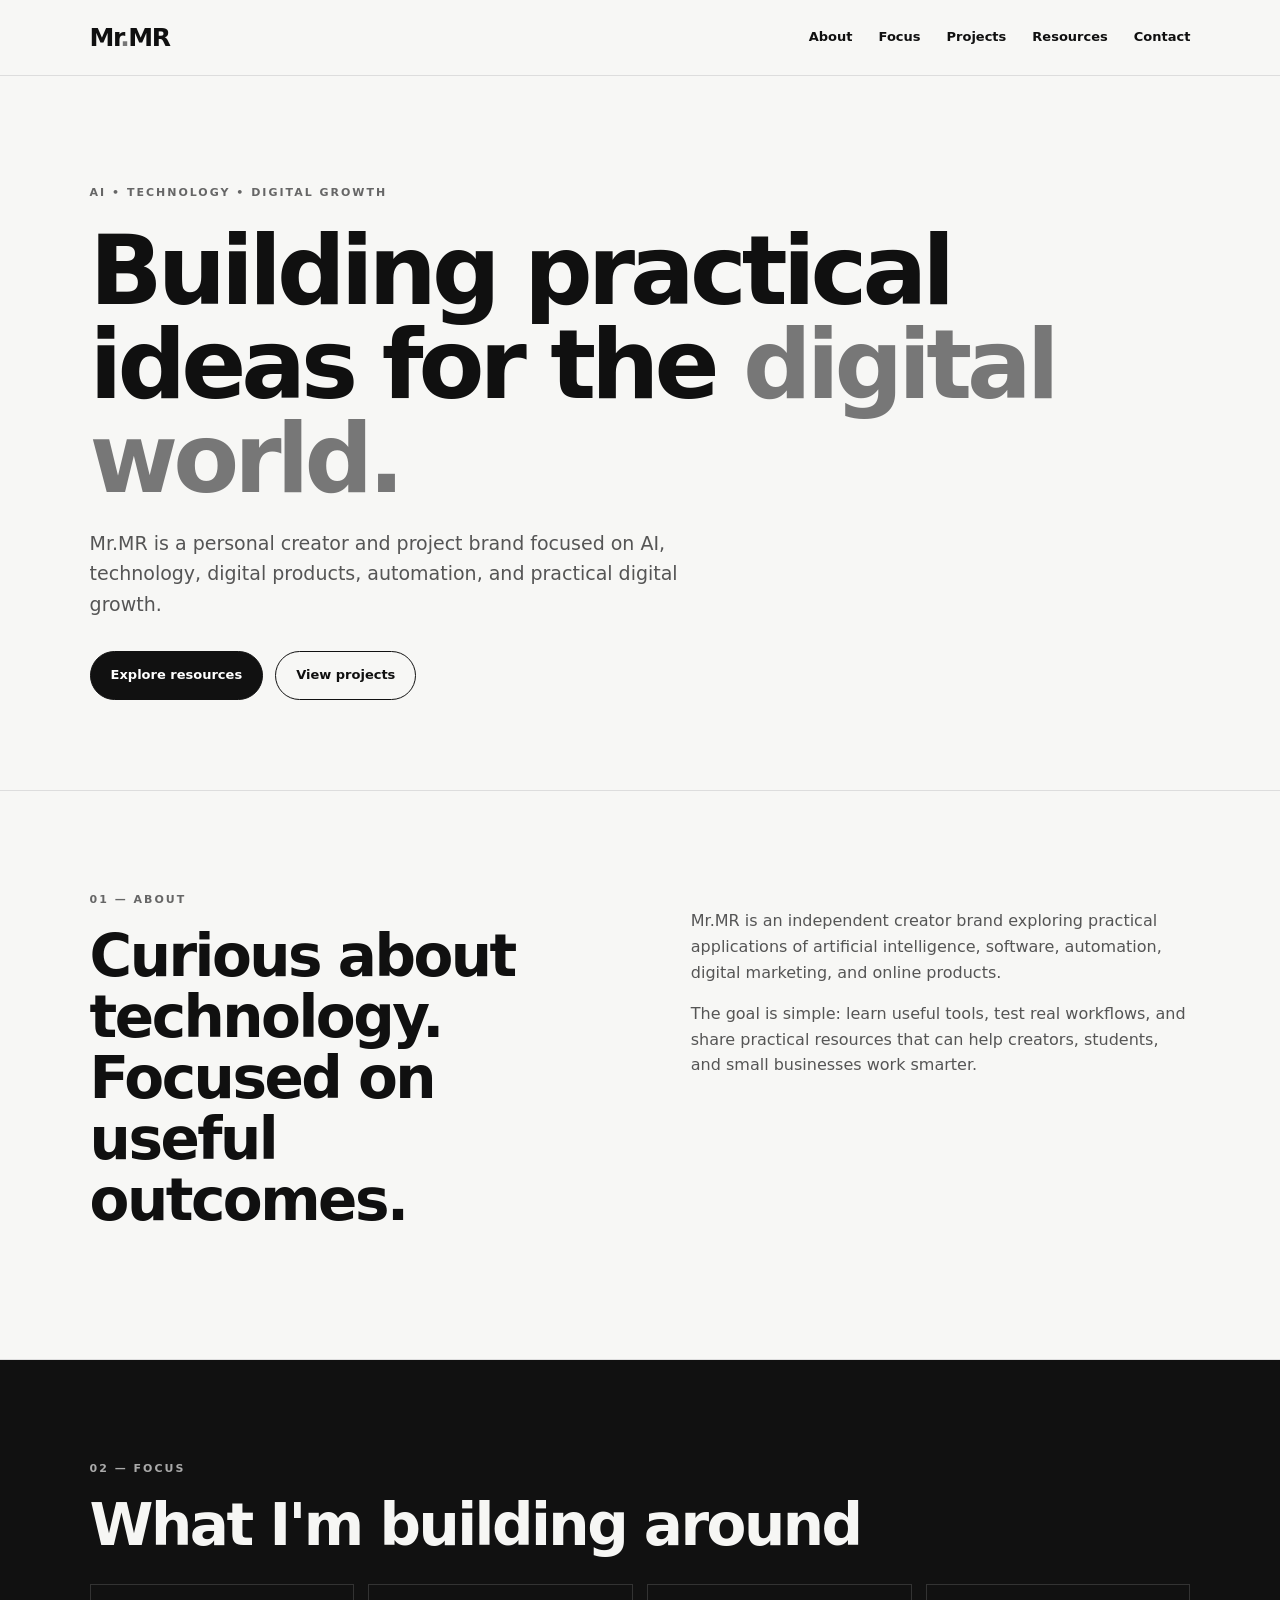
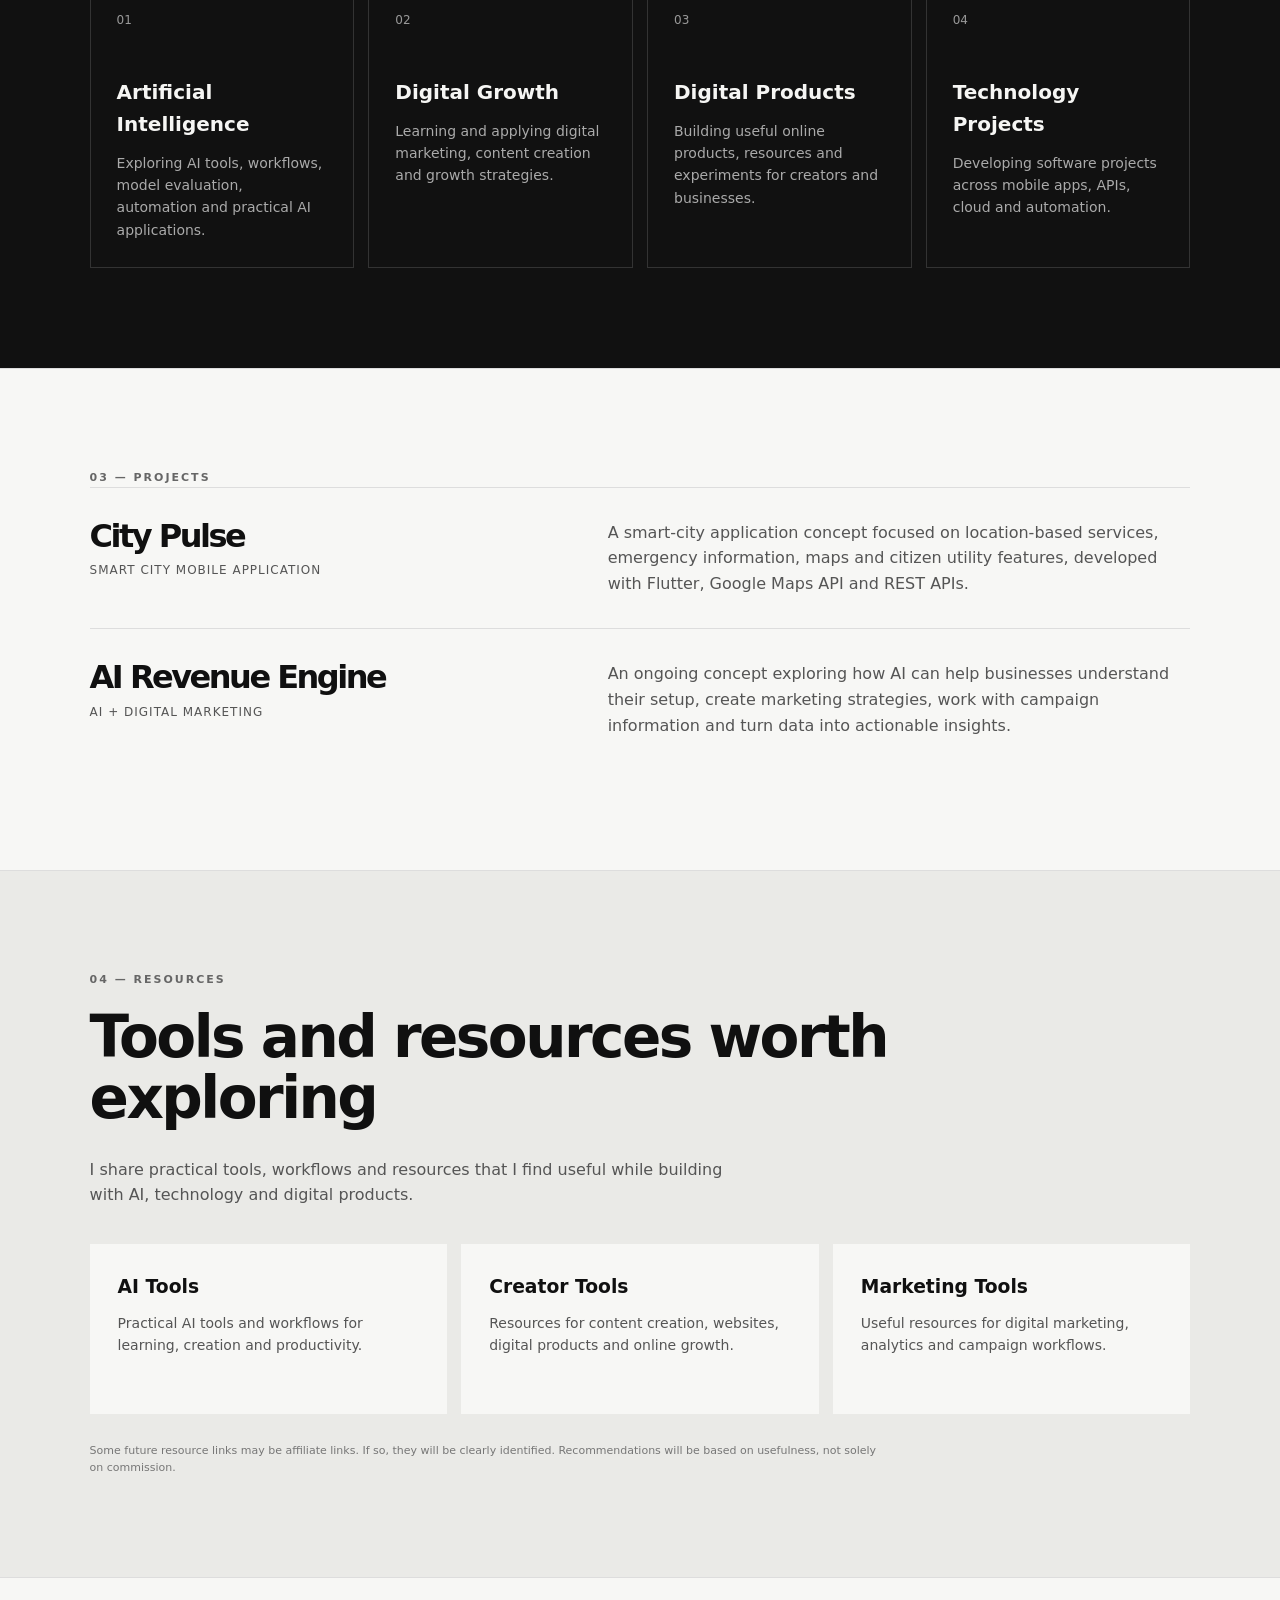
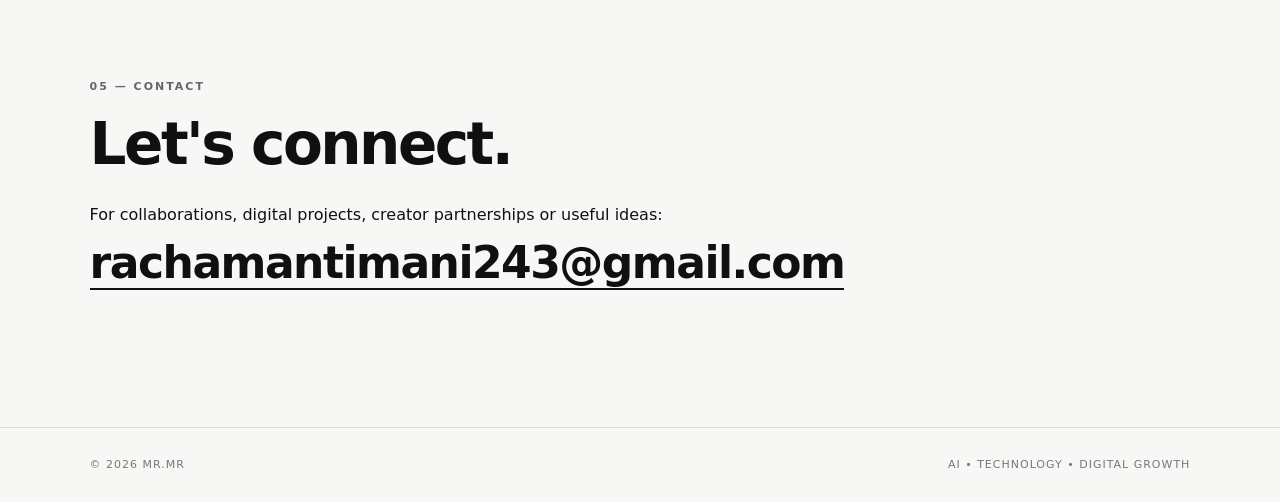
==== index.html @ d23fbce6 "Initial Mr.MR website" ====
<!DOCTYPE html>
<html lang="en">
<head>
  <meta charset="UTF-8">
  <meta name="viewport" content="width=device-width, initial-scale=1.0">
  <meta name="description" content="Mr.MR — AI, technology, digital growth and practical resources.">
  <title>Mr.MR — AI, Technology & Digital Growth</title>
  <link rel="stylesheet" href="styles.css">
</head>
<body>
  <header class="nav">
    <a class="logo" href="#home">Mr<span>.</span>MR</a>
    <nav>
      <a href="#about">About</a>
      <a href="#focus">Focus</a>
      <a href="#projects">Projects</a>
      <a href="#resources">Resources</a>
      <a href="#contact">Contact</a>
    </nav>
  </header>

  <main>
    <section id="home" class="hero">
      <div class="eyebrow">AI • Technology • Digital Growth</div>
      <h1>Building practical ideas for the <span>digital world.</span></h1>
      <p class="hero-copy">
        Mr.MR is a personal creator and project brand focused on AI, technology,
        digital products, automation, and practical digital growth.
      </p>
      <div class="actions">
        <a class="button primary" href="#resources">Explore resources</a>
        <a class="button secondary" href="#projects">View projects</a>
      </div>
    </section>

    <section id="about" class="section">
      <div class="section-label">01 — About</div>
      <div class="two-col">
        <div>
          <h2>Curious about technology. Focused on useful outcomes.</h2>
        </div>
        <div>
          <p>
            Mr.MR is an independent creator brand exploring practical applications
            of artificial intelligence, software, automation, digital marketing,
            and online products.
          </p>
          <p>
            The goal is simple: learn useful tools, test real workflows, and share
            practical resources that can help creators, students, and small
            businesses work smarter.
          </p>
        </div>
      </div>
    </section>

    <section id="focus" class="section dark">
      <div class="section-label">02 — Focus</div>
      <h2>What I'm building around</h2>
      <div class="cards">
        <article class="card">
          <div class="number">01</div>
          <h3>Artificial Intelligence</h3>
          <p>Exploring AI tools, workflows, model evaluation, automation and practical AI applications.</p>
        </article>
        <article class="card">
          <div class="number">02</div>
          <h3>Digital Growth</h3>
          <p>Learning and applying digital marketing, content creation and growth strategies.</p>
        </article>
        <article class="card">
          <div class="number">03</div>
          <h3>Digital Products</h3>
          <p>Building useful online products, resources and experiments for creators and businesses.</p>
        </article>
        <article class="card">
          <div class="number">04</div>
          <h3>Technology Projects</h3>
          <p>Developing software projects across mobile apps, APIs, cloud and automation.</p>
        </article>
      </div>
    </section>

    <section id="projects" class="section">
      <div class="section-label">03 — Projects</div>
      <div class="project">
        <div>
          <h2>City Pulse</h2>
          <p class="tag">Smart City Mobile Application</p>
        </div>
        <p>
          A smart-city application concept focused on location-based services,
          emergency information, maps and citizen utility features, developed with
          Flutter, Google Maps API and REST APIs.
        </p>
      </div>
      <div class="project">
        <div>
          <h2>AI Revenue Engine</h2>
          <p class="tag">AI + Digital Marketing</p>
        </div>
        <p>
          An ongoing concept exploring how AI can help businesses understand their
          setup, create marketing strategies, work with campaign information and
          turn data into actionable insights.
        </p>
      </div>
    </section>

    <section id="resources" class="section light">
      <div class="section-label">04 — Resources</div>
      <h2>Tools and resources worth exploring</h2>
      <p class="intro">
        I share practical tools, workflows and resources that I find useful while
        building with AI, technology and digital products.
      </p>
      <div class="resource-grid">
        <div class="resource">
          <h3>AI Tools</h3>
          <p>Practical AI tools and workflows for learning, creation and productivity.</p>
        </div>
        <div class="resource">
          <h3>Creator Tools</h3>
          <p>Resources for content creation, websites, digital products and online growth.</p>
        </div>
        <div class="resource">
          <h3>Marketing Tools</h3>
          <p>Useful resources for digital marketing, analytics and campaign workflows.</p>
        </div>
      </div>
      <p class="disclosure">
        Some future resource links may be affiliate links. If so, they will be clearly identified.
        Recommendations will be based on usefulness, not solely on commission.
      </p>
    </section>

    <section id="contact" class="section contact">
      <div class="section-label">05 — Contact</div>
      <h2>Let's connect.</h2>
      <p>For collaborations, digital projects, creator partnerships or useful ideas:</p>
      <a class="email" href="mailto:rachamantimani243@gmail.com">rachamantimani243@gmail.com</a>
    </section>
  </main>

  <footer>
    <span>© 2026 Mr.MR</span>
    <span>AI • Technology • Digital Growth</span>
  </footer>
</body>
</html>
---- styles.css ----
*{box-sizing:border-box;margin:0;padding:0}
html{scroll-behavior:smooth}
body{font-family:Inter,ui-sans-serif,system-ui,-apple-system,BlinkMacSystemFont,"Segoe UI",sans-serif;color:#101010;background:#f7f7f5;line-height:1.6}
a{color:inherit;text-decoration:none}
.nav{height:76px;padding:0 7vw;display:flex;align-items:center;justify-content:space-between;border-bottom:1px solid #ddd;position:sticky;top:0;background:rgba(247,247,245,.94);backdrop-filter:blur(12px);z-index:10}
.logo{font-size:25px;font-weight:850;letter-spacing:-1.5px}.logo span{color:#777}
.nav nav{display:flex;gap:26px;font-size:13px;font-weight:650}.nav nav a:hover{opacity:.55}
.hero{min-height:78vh;padding:12vh 7vw 10vh;display:flex;flex-direction:column;justify-content:center;max-width:1200px}
.eyebrow,.section-label{font-size:11px;text-transform:uppercase;letter-spacing:2px;font-weight:800;color:#666}
.hero h1{font-size:clamp(48px,8vw,96px);line-height:.98;letter-spacing:-5px;max-width:1000px;margin:22px 0}
.hero h1 span{color:#777}
.hero-copy{font-size:19px;max-width:650px;color:#555}
.actions{display:flex;gap:12px;margin-top:32px;flex-wrap:wrap}
.button{padding:13px 20px;border-radius:999px;font-size:13px;font-weight:750;border:1px solid #111}
.primary{background:#111;color:white}.secondary{background:transparent}
.section{padding:100px 7vw;border-top:1px solid #ddd}.section h2{font-size:clamp(32px,5vw,58px);line-height:1.05;letter-spacing:-2.5px;margin:18px 0 28px}
.two-col{display:grid;grid-template-columns:1fr 1fr;gap:8vw;max-width:1100px}.two-col p{margin-bottom:16px;color:#555}
.dark{background:#111;color:#f6f6f4}.dark .section-label{color:#aaa}
.cards{display:grid;grid-template-columns:repeat(4,1fr);gap:14px}.card{border:1px solid #333;padding:26px;min-height:230px}.card .number{font-size:12px;color:#999}.card h3{font-size:20px;margin:45px 0 12px}.card p{color:#aaa;font-size:14px}
.project{display:grid;grid-template-columns:1fr 1.4fr;gap:8vw;padding:32px 0;border-top:1px solid #ddd;max-width:1100px}.project h2{font-size:32px;margin:0}.project p{color:#555}.tag{font-size:12px;text-transform:uppercase;letter-spacing:1px;margin-top:8px}
.light{background:#eaeae7}.intro{max-width:650px;color:#555}.resource-grid{display:grid;grid-template-columns:repeat(3,1fr);gap:14px;margin-top:36px}.resource{background:#f7f7f5;padding:28px;min-height:170px}.resource h3{margin-bottom:10px}.resource p{color:#555;font-size:14px}.disclosure{font-size:11px;color:#777;margin-top:28px;max-width:800px}
.contact{min-height:50vh}.email{font-size:clamp(22px,4vw,44px);font-weight:800;letter-spacing:-1.5px;border-bottom:2px solid #111}
footer{padding:28px 7vw;border-top:1px solid #ddd;display:flex;justify-content:space-between;color:#777;font-size:11px;text-transform:uppercase;letter-spacing:1px}
@media(max-width:800px){.nav nav{display:none}.hero{min-height:70vh}.hero h1{letter-spacing:-3px}.two-col,.project{grid-template-columns:1fr;gap:25px}.cards{grid-template-columns:1fr 1fr}.resource-grid{grid-template-columns:1fr}footer{flex-direction:column;gap:8px}}
@media(max-width:480px){.cards{grid-template-columns:1fr}.section{padding:75px 7vw}}
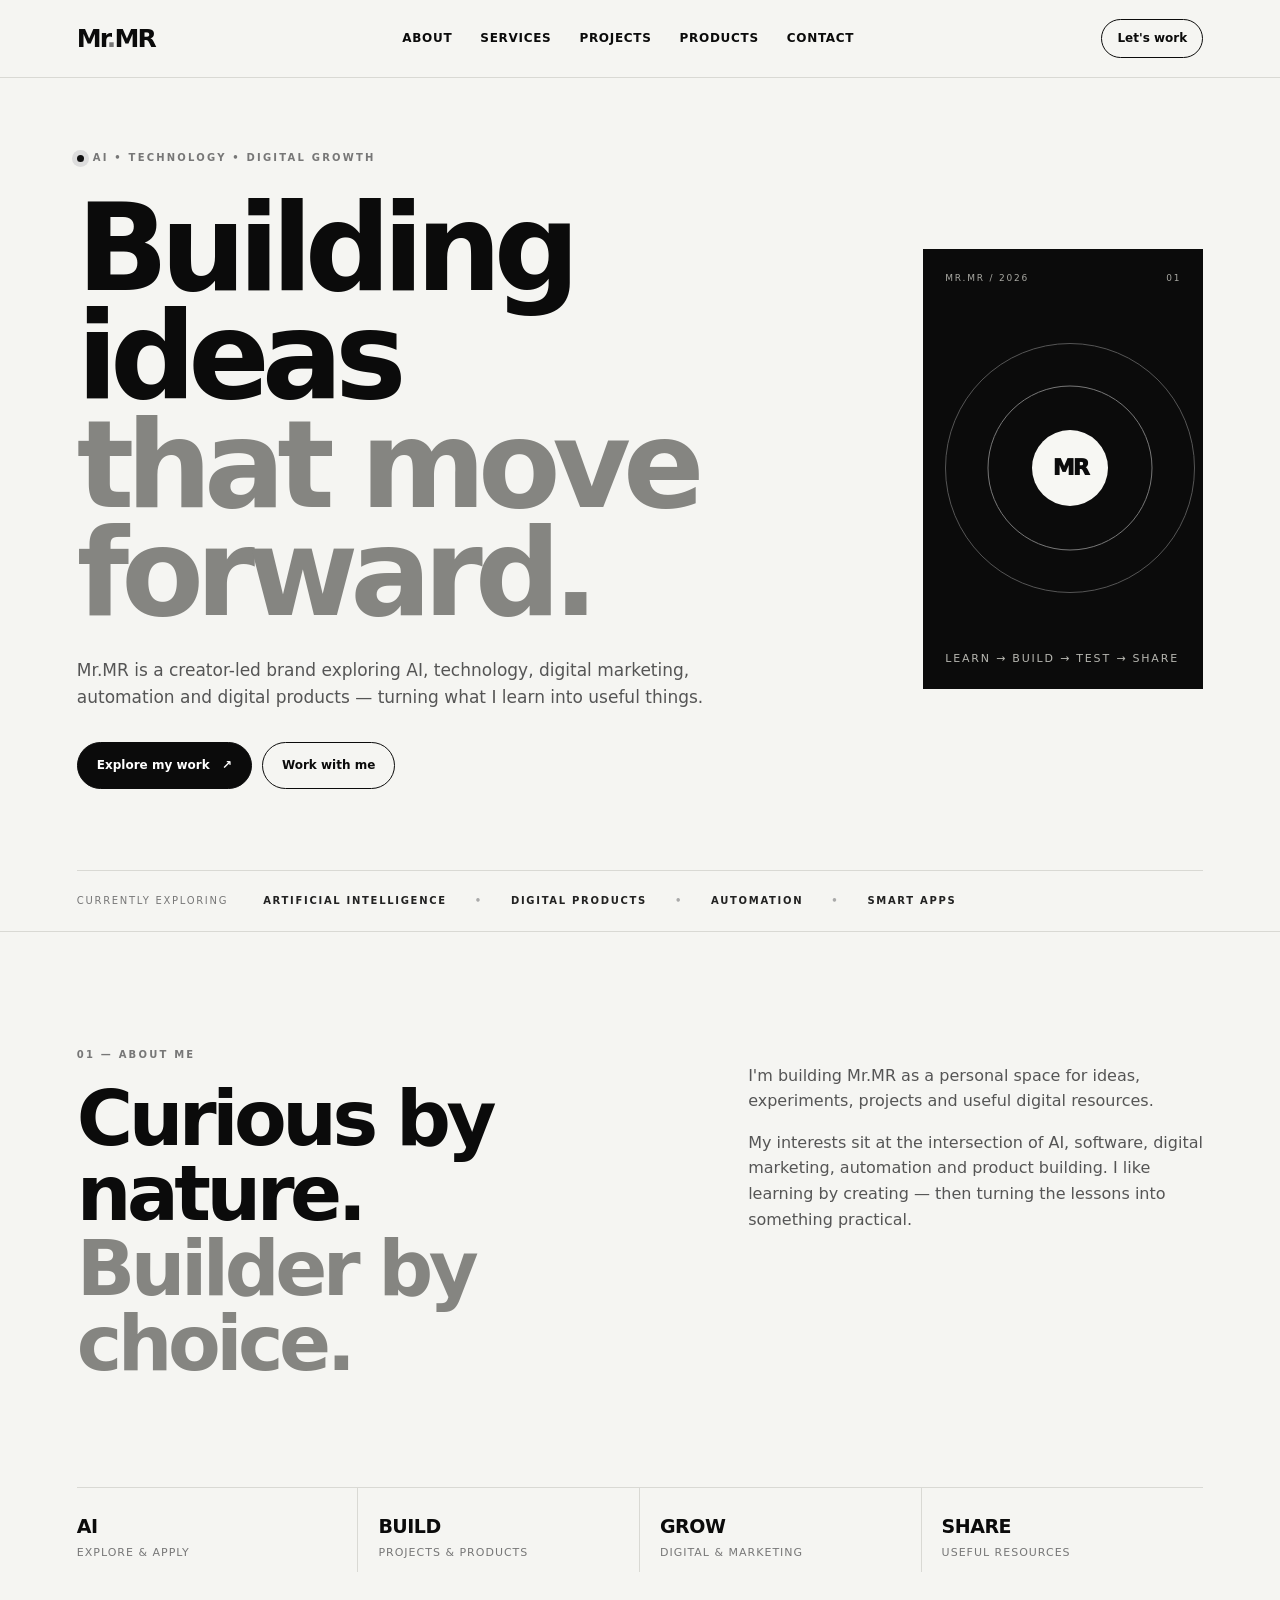
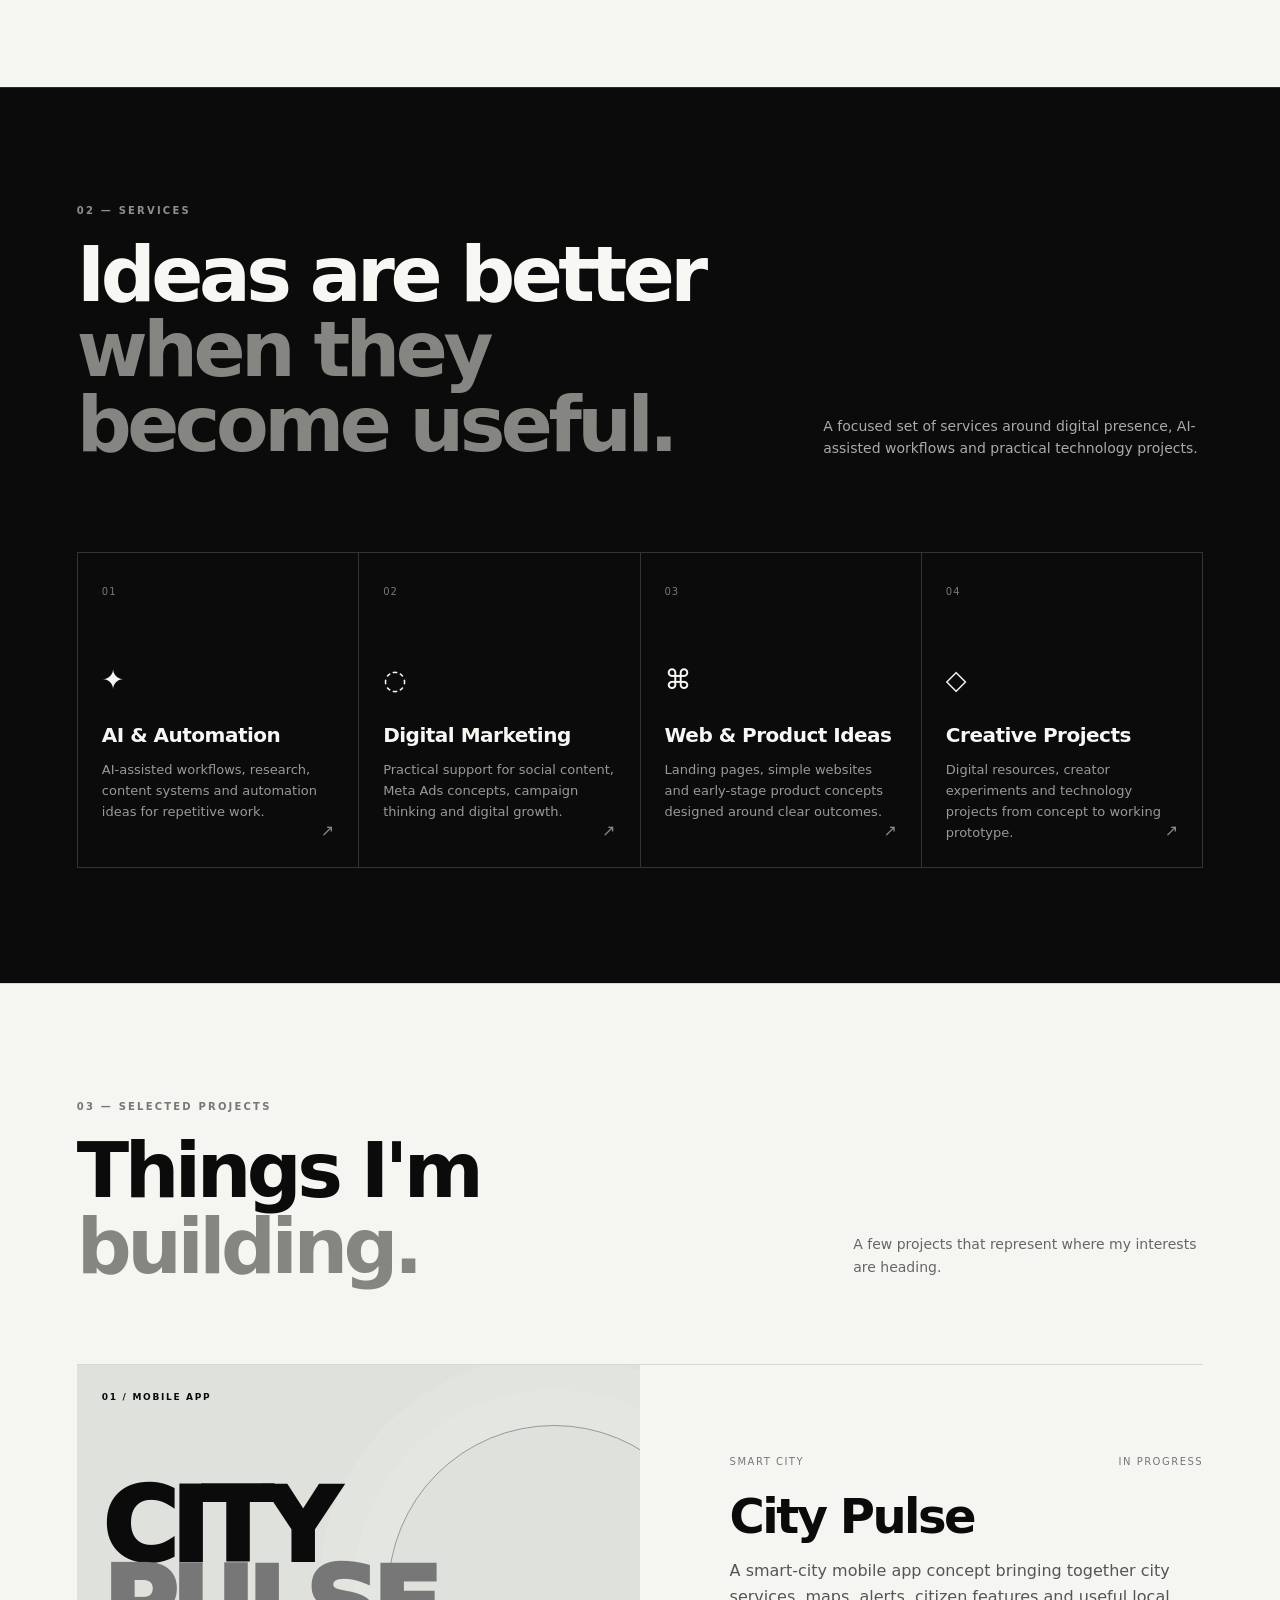
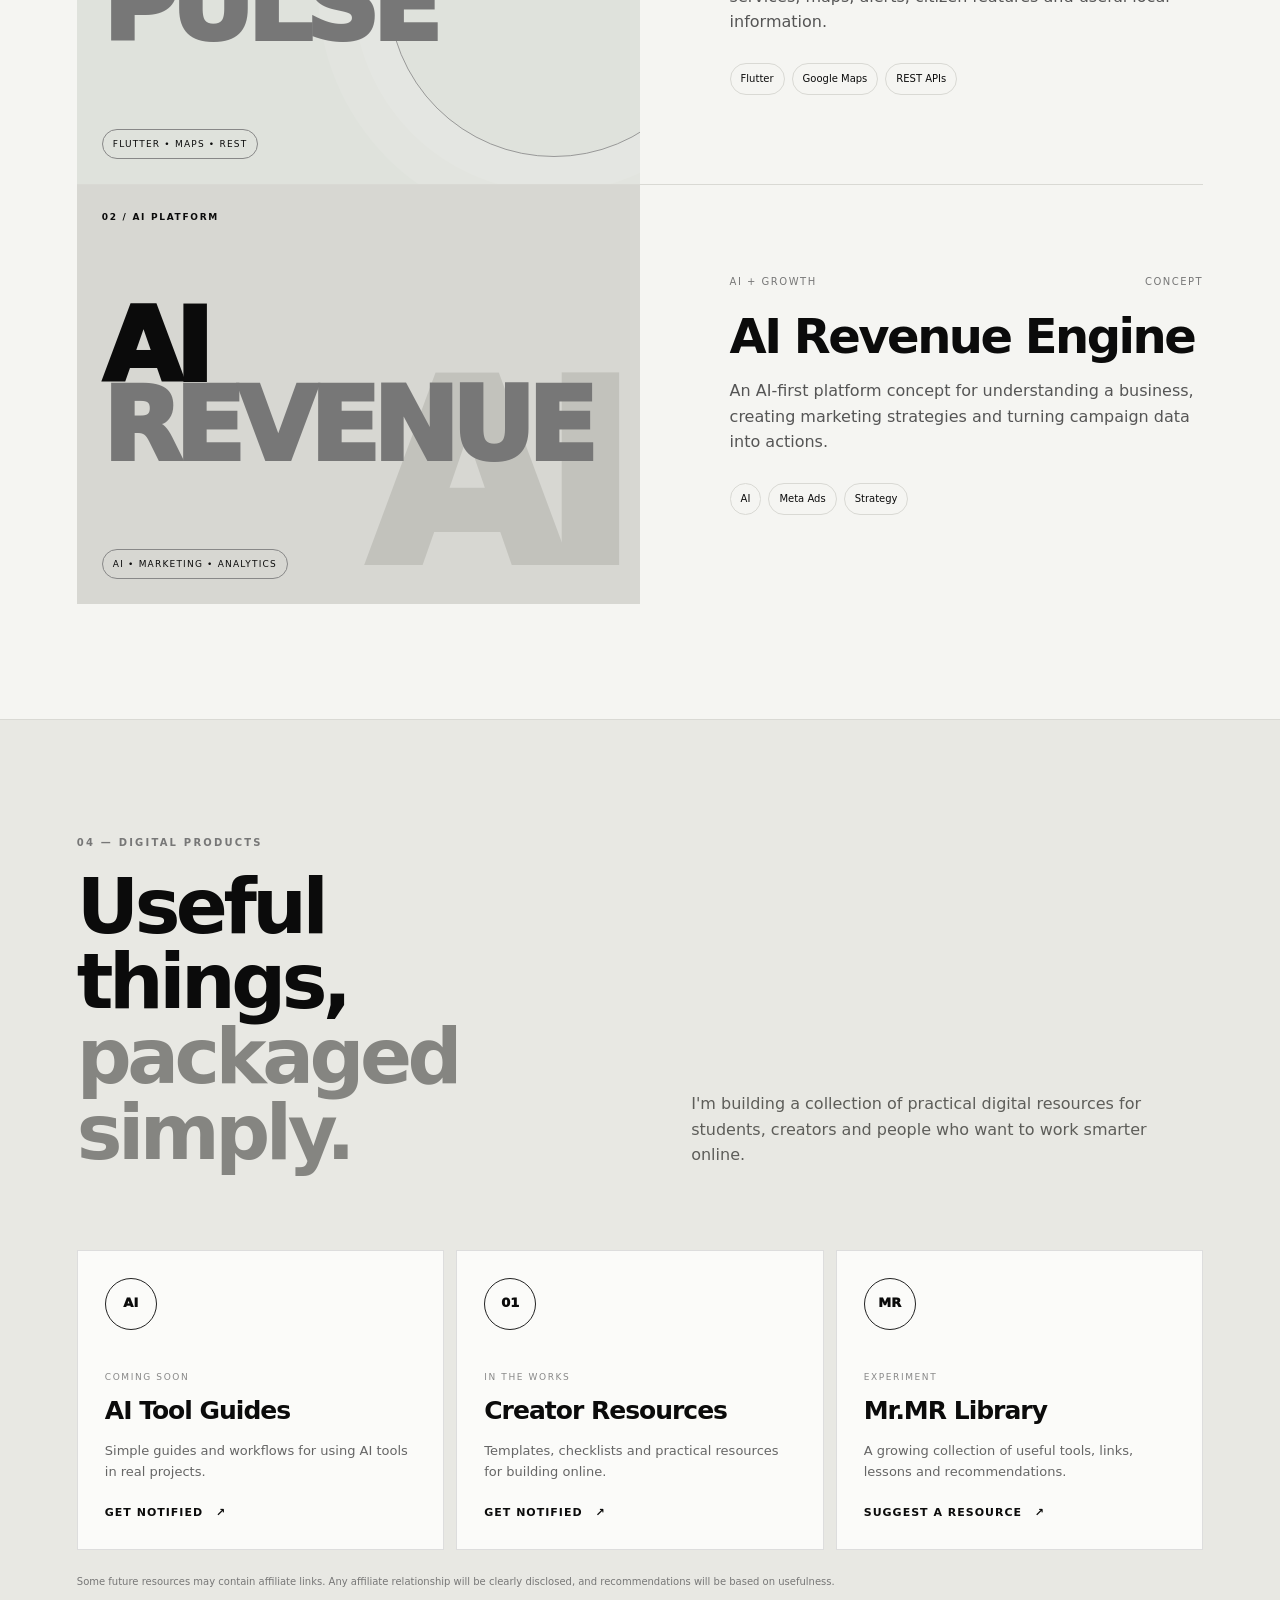
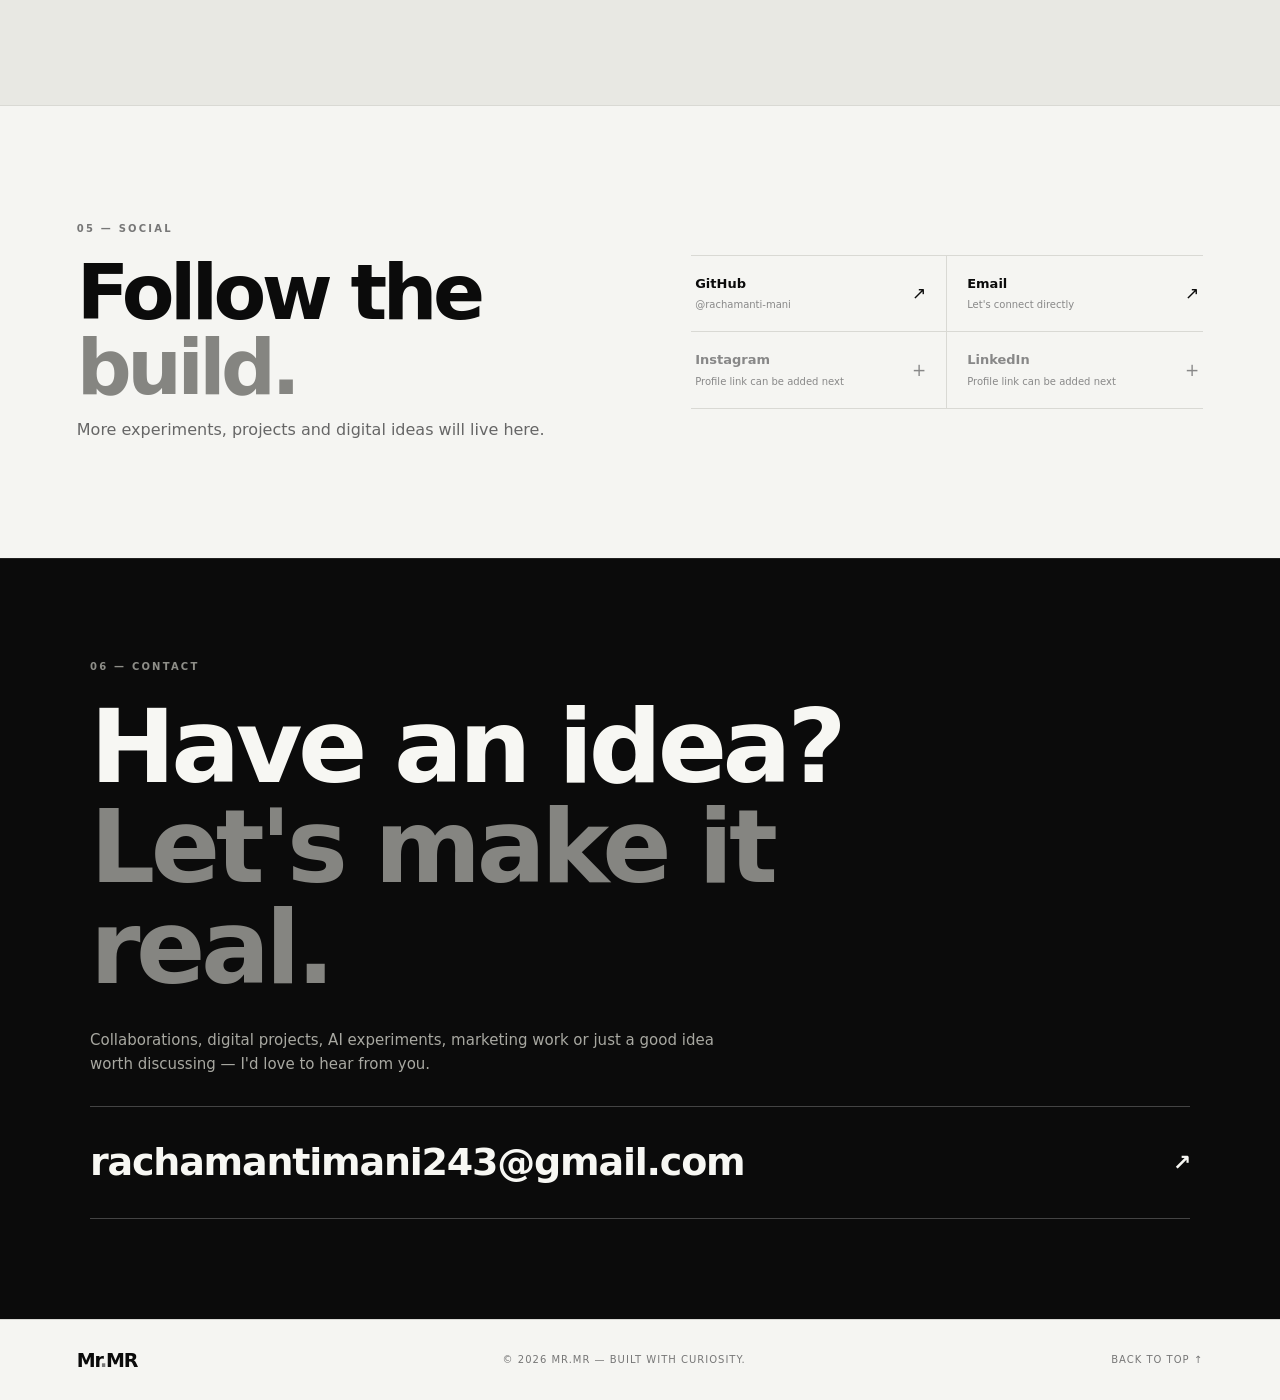
==== commit ce52230b: "Add files via upload" ====
--- a/index.html
+++ b/index.html
@@ -3,148 +3,269 @@
 <head>
   <meta charset="UTF-8">
   <meta name="viewport" content="width=device-width, initial-scale=1.0">
-  <meta name="description" content="Mr.MR — AI, technology, digital growth and practical resources.">
-  <title>Mr.MR — AI, Technology & Digital Growth</title>
+  <meta name="description" content="Mr.MR — AI, technology, digital growth, projects and practical digital products.">
+  <meta name="theme-color" content="#0b0b0b">
+  <title>Mr.MR — AI • Technology • Digital Growth</title>
   <link rel="stylesheet" href="styles.css">
 </head>
 <body>
   <header class="nav">
-    <a class="logo" href="#home">Mr<span>.</span>MR</a>
-    <nav>
+    <a class="logo" href="#home" aria-label="Mr.MR home">Mr<span>.</span>MR</a>
+    <nav aria-label="Main navigation">
       <a href="#about">About</a>
-      <a href="#focus">Focus</a>
+      <a href="#services">Services</a>
       <a href="#projects">Projects</a>
-      <a href="#resources">Resources</a>
+      <a href="#products">Products</a>
       <a href="#contact">Contact</a>
     </nav>
+    <a class="nav-cta" href="#contact">Let's work</a>
   </header>
 
   <main>
     <section id="home" class="hero">
-      <div class="eyebrow">AI • Technology • Digital Growth</div>
-      <h1>Building practical ideas for the <span>digital world.</span></h1>
-      <p class="hero-copy">
-        Mr.MR is a personal creator and project brand focused on AI, technology,
-        digital products, automation, and practical digital growth.
-      </p>
-      <div class="actions">
-        <a class="button primary" href="#resources">Explore resources</a>
-        <a class="button secondary" href="#projects">View projects</a>
-      </div>
-    </section>
-
-    <section id="about" class="section">
-      <div class="section-label">01 — About</div>
-      <div class="two-col">
-        <div>
-          <h2>Curious about technology. Focused on useful outcomes.</h2>
-        </div>
+      <div class="hero-grid">
+        <div class="hero-main">
+          <div class="eyebrow"><span class="pulse"></span> AI • Technology • Digital Growth</div>
+          <h1>Building ideas<br><em>that move forward.</em></h1>
+          <p class="hero-copy">
+            Mr.MR is a creator-led brand exploring AI, technology, digital marketing,
+            automation and digital products — turning what I learn into useful things.
+          </p>
+          <div class="actions">
+            <a class="button primary" href="#projects">Explore my work <span>↗</span></a>
+            <a class="button secondary" href="#contact">Work with me</a>
+          </div>
+        </div>
+
+        <aside class="hero-card" aria-label="Mr.MR focus">
+          <div class="card-top">
+            <span>MR.MR / 2026</span>
+            <span>01</span>
+          </div>
+          <div class="orbit">
+            <div class="orbit-ring ring-one"></div>
+            <div class="orbit-ring ring-two"></div>
+            <div class="orbit-core">MR</div>
+          </div>
+          <p>Learn → Build → Test → Share</p>
+        </aside>
+      </div>
+
+      <div class="hero-strip">
+        <span>Currently exploring</span>
+        <div class="strip-items">
+          <span>Artificial Intelligence</span>
+          <span>Digital Products</span>
+          <span>Automation</span>
+          <span>Smart Apps</span>
+        </div>
+      </div>
+    </section>
+
+    <section id="about" class="section about">
+      <div class="section-label">01 — About Me</div>
+      <div class="section-heading two-col">
+        <h2>Curious by nature.<br><span>Builder by choice.</span></h2>
         <div>
           <p>
-            Mr.MR is an independent creator brand exploring practical applications
-            of artificial intelligence, software, automation, digital marketing,
-            and online products.
+            I'm building Mr.MR as a personal space for ideas, experiments, projects
+            and useful digital resources.
           </p>
           <p>
-            The goal is simple: learn useful tools, test real workflows, and share
-            practical resources that can help creators, students, and small
-            businesses work smarter.
+            My interests sit at the intersection of AI, software, digital marketing,
+            automation and product building. I like learning by creating — then
+            turning the lessons into something practical.
           </p>
         </div>
       </div>
-    </section>
-
-    <section id="focus" class="section dark">
-      <div class="section-label">02 — Focus</div>
-      <h2>What I'm building around</h2>
-      <div class="cards">
-        <article class="card">
-          <div class="number">01</div>
-          <h3>Artificial Intelligence</h3>
-          <p>Exploring AI tools, workflows, model evaluation, automation and practical AI applications.</p>
-        </article>
-        <article class="card">
-          <div class="number">02</div>
-          <h3>Digital Growth</h3>
-          <p>Learning and applying digital marketing, content creation and growth strategies.</p>
-        </article>
-        <article class="card">
-          <div class="number">03</div>
-          <h3>Digital Products</h3>
-          <p>Building useful online products, resources and experiments for creators and businesses.</p>
-        </article>
-        <article class="card">
-          <div class="number">04</div>
-          <h3>Technology Projects</h3>
-          <p>Developing software projects across mobile apps, APIs, cloud and automation.</p>
-        </article>
-      </div>
-    </section>
-
-    <section id="projects" class="section">
-      <div class="section-label">03 — Projects</div>
-      <div class="project">
+
+      <div class="about-stats">
+        <div><strong>AI</strong><span>Explore & apply</span></div>
+        <div><strong>BUILD</strong><span>Projects & products</span></div>
+        <div><strong>GROW</strong><span>Digital & marketing</span></div>
+        <div><strong>SHARE</strong><span>Useful resources</span></div>
+      </div>
+    </section>
+
+    <section id="services" class="section services dark">
+      <div class="section-label">02 — Services</div>
+      <div class="service-intro">
+        <h2>Ideas are better<br><span>when they become useful.</span></h2>
+        <p>
+          A focused set of services around digital presence, AI-assisted workflows
+          and practical technology projects.
+        </p>
+      </div>
+
+      <div class="service-grid">
+        <article class="service-card">
+          <span class="service-no">01</span>
+          <div class="icon">✦</div>
+          <h3>AI & Automation</h3>
+          <p>AI-assisted workflows, research, content systems and automation ideas for repetitive work.</p>
+          <span class="service-arrow">↗</span>
+        </article>
+
+        <article class="service-card">
+          <span class="service-no">02</span>
+          <div class="icon">◌</div>
+          <h3>Digital Marketing</h3>
+          <p>Practical support for social content, Meta Ads concepts, campaign thinking and digital growth.</p>
+          <span class="service-arrow">↗</span>
+        </article>
+
+        <article class="service-card">
+          <span class="service-no">03</span>
+          <div class="icon">⌘</div>
+          <h3>Web & Product Ideas</h3>
+          <p>Landing pages, simple websites and early-stage product concepts designed around clear outcomes.</p>
+          <span class="service-arrow">↗</span>
+        </article>
+
+        <article class="service-card">
+          <span class="service-no">04</span>
+          <div class="icon">◇</div>
+          <h3>Creative Projects</h3>
+          <p>Digital resources, creator experiments and technology projects from concept to working prototype.</p>
+          <span class="service-arrow">↗</span>
+        </article>
+      </div>
+    </section>
+
+    <section id="projects" class="section projects">
+      <div class="section-label">03 — Selected Projects</div>
+      <div class="section-heading">
+        <h2>Things I'm <span>building.</span></h2>
+        <p class="max-copy">A few projects that represent where my interests are heading.</p>
+      </div>
+
+      <div class="project-list">
+        <article class="project-card featured">
+          <div class="project-visual city">
+            <span class="visual-label">01 / MOBILE APP</span>
+            <div class="visual-word">CITY<br><span>PULSE</span></div>
+            <span class="visual-chip">Flutter • Maps • REST</span>
+          </div>
+          <div class="project-content">
+            <div class="project-meta"><span>Smart City</span><span>In progress</span></div>
+            <h3>City Pulse</h3>
+            <p>
+              A smart-city mobile app concept bringing together city services,
+              maps, alerts, citizen features and useful local information.
+            </p>
+            <div class="project-tags">
+              <span>Flutter</span><span>Google Maps</span><span>REST APIs</span>
+            </div>
+          </div>
+        </article>
+
+        <article class="project-card">
+          <div class="project-visual revenue">
+            <span class="visual-label">02 / AI PLATFORM</span>
+            <div class="visual-word">AI<br><span>REVENUE</span></div>
+            <span class="visual-chip">AI • Marketing • Analytics</span>
+          </div>
+          <div class="project-content">
+            <div class="project-meta"><span>AI + Growth</span><span>Concept</span></div>
+            <h3>AI Revenue Engine</h3>
+            <p>
+              An AI-first platform concept for understanding a business,
+              creating marketing strategies and turning campaign data into actions.
+            </p>
+            <div class="project-tags">
+              <span>AI</span><span>Meta Ads</span><span>Strategy</span>
+            </div>
+          </div>
+        </article>
+      </div>
+    </section>
+
+    <section id="products" class="section products">
+      <div class="section-label">04 — Digital Products</div>
+      <div class="product-heading">
+        <h2>Useful things,<br><span>packaged simply.</span></h2>
+        <p>
+          I'm building a collection of practical digital resources for students,
+          creators and people who want to work smarter online.
+        </p>
+      </div>
+
+      <div class="product-grid">
+        <article class="product-card">
+          <div class="product-icon">AI</div>
+          <span class="product-status">COMING SOON</span>
+          <h3>AI Tool Guides</h3>
+          <p>Simple guides and workflows for using AI tools in real projects.</p>
+          <a href="#contact">Get notified <span>↗</span></a>
+        </article>
+
+        <article class="product-card">
+          <div class="product-icon">01</div>
+          <span class="product-status">IN THE WORKS</span>
+          <h3>Creator Resources</h3>
+          <p>Templates, checklists and practical resources for building online.</p>
+          <a href="#contact">Get notified <span>↗</span></a>
+        </article>
+
+        <article class="product-card">
+          <div class="product-icon">MR</div>
+          <span class="product-status">EXPERIMENT</span>
+          <h3>Mr.MR Library</h3>
+          <p>A growing collection of useful tools, links, lessons and recommendations.</p>
+          <a href="#contact">Suggest a resource <span>↗</span></a>
+        </article>
+      </div>
+
+      <p class="disclosure">
+        Some future resources may contain affiliate links. Any affiliate relationship
+        will be clearly disclosed, and recommendations will be based on usefulness.
+      </p>
+    </section>
+
+    <section class="section social-section">
+      <div class="social-inner">
         <div>
-          <h2>City Pulse</h2>
-          <p class="tag">Smart City Mobile Application</p>
-        </div>
+          <div class="section-label">05 — Social</div>
+          <h2>Follow the <span>build.</span></h2>
+          <p>More experiments, projects and digital ideas will live here.</p>
+        </div>
+
+        <div class="social-links">
+          <a class="social-link" href="https://github.com/rachamanti-mani" target="_blank" rel="noopener noreferrer">
+            <span><b>GitHub</b><small>@rachamanti-mani</small></span><strong>↗</strong>
+          </a>
+          <a class="social-link" href="mailto:rachamantimani243@gmail.com">
+            <span><b>Email</b><small>Let's connect directly</small></span><strong>↗</strong>
+          </a>
+          <div class="social-link muted">
+            <span><b>Instagram</b><small>Profile link can be added next</small></span><strong>+</strong>
+          </div>
+          <div class="social-link muted">
+            <span><b>LinkedIn</b><small>Profile link can be added next</small></span><strong>+</strong>
+          </div>
+        </div>
+      </div>
+    </section>
+
+    <section id="contact" class="section contact">
+      <div class="contact-box">
+        <div class="section-label">06 — Contact</div>
+        <h2>Have an idea?<br><span>Let's make it real.</span></h2>
         <p>
-          A smart-city application concept focused on location-based services,
-          emergency information, maps and citizen utility features, developed with
-          Flutter, Google Maps API and REST APIs.
+          Collaborations, digital projects, AI experiments, marketing work or just
+          a good idea worth discussing — I'd love to hear from you.
         </p>
-      </div>
-      <div class="project">
-        <div>
-          <h2>AI Revenue Engine</h2>
-          <p class="tag">AI + Digital Marketing</p>
-        </div>
-        <p>
-          An ongoing concept exploring how AI can help businesses understand their
-          setup, create marketing strategies, work with campaign information and
-          turn data into actionable insights.
-        </p>
-      </div>
-    </section>
-
-    <section id="resources" class="section light">
-      <div class="section-label">04 — Resources</div>
-      <h2>Tools and resources worth exploring</h2>
-      <p class="intro">
-        I share practical tools, workflows and resources that I find useful while
-        building with AI, technology and digital products.
-      </p>
-      <div class="resource-grid">
-        <div class="resource">
-          <h3>AI Tools</h3>
-          <p>Practical AI tools and workflows for learning, creation and productivity.</p>
-        </div>
-        <div class="resource">
-          <h3>Creator Tools</h3>
-          <p>Resources for content creation, websites, digital products and online growth.</p>
-        </div>
-        <div class="resource">
-          <h3>Marketing Tools</h3>
-          <p>Useful resources for digital marketing, analytics and campaign workflows.</p>
-        </div>
-      </div>
-      <p class="disclosure">
-        Some future resource links may be affiliate links. If so, they will be clearly identified.
-        Recommendations will be based on usefulness, not solely on commission.
-      </p>
-    </section>
-
-    <section id="contact" class="section contact">
-      <div class="section-label">05 — Contact</div>
-      <h2>Let's connect.</h2>
-      <p>For collaborations, digital projects, creator partnerships or useful ideas:</p>
-      <a class="email" href="mailto:rachamantimani243@gmail.com">rachamantimani243@gmail.com</a>
+        <a class="contact-email" href="mailto:rachamantimani243@gmail.com">
+          <span>rachamantimani243@gmail.com</span><b>↗</b>
+        </a>
+      </div>
     </section>
   </main>
 
   <footer>
-    <span>© 2026 Mr.MR</span>
-    <span>AI • Technology • Digital Growth</span>
+    <a class="logo" href="#home">Mr<span>.</span>MR</a>
+    <span>© 2026 Mr.MR — Built with curiosity.</span>
+    <a href="#home">Back to top ↑</a>
   </footer>
 </body>
 </html>
--- a/styles.css
+++ b/styles.css
@@ -1,25 +1,144 @@
 *{box-sizing:border-box;margin:0;padding:0}
+:root{
+  --bg:#f5f5f2;
+  --paper:#fbfbf9;
+  --ink:#0b0b0b;
+  --muted:#6b6b68;
+  --line:#d9d9d4;
+  --soft:#e9e9e4;
+  --white:#f7f7f3;
+}
 html{scroll-behavior:smooth}
-body{font-family:Inter,ui-sans-serif,system-ui,-apple-system,BlinkMacSystemFont,"Segoe UI",sans-serif;color:#101010;background:#f7f7f5;line-height:1.6}
+body{
+  font-family:Inter,ui-sans-serif,system-ui,-apple-system,BlinkMacSystemFont,"Segoe UI",sans-serif;
+  color:var(--ink);background:var(--bg);line-height:1.6;
+  -webkit-font-smoothing:antialiased;
+}
 a{color:inherit;text-decoration:none}
-.nav{height:76px;padding:0 7vw;display:flex;align-items:center;justify-content:space-between;border-bottom:1px solid #ddd;position:sticky;top:0;background:rgba(247,247,245,.94);backdrop-filter:blur(12px);z-index:10}
-.logo{font-size:25px;font-weight:850;letter-spacing:-1.5px}.logo span{color:#777}
-.nav nav{display:flex;gap:26px;font-size:13px;font-weight:650}.nav nav a:hover{opacity:.55}
-.hero{min-height:78vh;padding:12vh 7vw 10vh;display:flex;flex-direction:column;justify-content:center;max-width:1200px}
-.eyebrow,.section-label{font-size:11px;text-transform:uppercase;letter-spacing:2px;font-weight:800;color:#666}
-.hero h1{font-size:clamp(48px,8vw,96px);line-height:.98;letter-spacing:-5px;max-width:1000px;margin:22px 0}
-.hero h1 span{color:#777}
-.hero-copy{font-size:19px;max-width:650px;color:#555}
-.actions{display:flex;gap:12px;margin-top:32px;flex-wrap:wrap}
-.button{padding:13px 20px;border-radius:999px;font-size:13px;font-weight:750;border:1px solid #111}
-.primary{background:#111;color:white}.secondary{background:transparent}
-.section{padding:100px 7vw;border-top:1px solid #ddd}.section h2{font-size:clamp(32px,5vw,58px);line-height:1.05;letter-spacing:-2.5px;margin:18px 0 28px}
-.two-col{display:grid;grid-template-columns:1fr 1fr;gap:8vw;max-width:1100px}.two-col p{margin-bottom:16px;color:#555}
-.dark{background:#111;color:#f6f6f4}.dark .section-label{color:#aaa}
-.cards{display:grid;grid-template-columns:repeat(4,1fr);gap:14px}.card{border:1px solid #333;padding:26px;min-height:230px}.card .number{font-size:12px;color:#999}.card h3{font-size:20px;margin:45px 0 12px}.card p{color:#aaa;font-size:14px}
-.project{display:grid;grid-template-columns:1fr 1.4fr;gap:8vw;padding:32px 0;border-top:1px solid #ddd;max-width:1100px}.project h2{font-size:32px;margin:0}.project p{color:#555}.tag{font-size:12px;text-transform:uppercase;letter-spacing:1px;margin-top:8px}
-.light{background:#eaeae7}.intro{max-width:650px;color:#555}.resource-grid{display:grid;grid-template-columns:repeat(3,1fr);gap:14px;margin-top:36px}.resource{background:#f7f7f5;padding:28px;min-height:170px}.resource h3{margin-bottom:10px}.resource p{color:#555;font-size:14px}.disclosure{font-size:11px;color:#777;margin-top:28px;max-width:800px}
-.contact{min-height:50vh}.email{font-size:clamp(22px,4vw,44px);font-weight:800;letter-spacing:-1.5px;border-bottom:2px solid #111}
-footer{padding:28px 7vw;border-top:1px solid #ddd;display:flex;justify-content:space-between;color:#777;font-size:11px;text-transform:uppercase;letter-spacing:1px}
-@media(max-width:800px){.nav nav{display:none}.hero{min-height:70vh}.hero h1{letter-spacing:-3px}.two-col,.project{grid-template-columns:1fr;gap:25px}.cards{grid-template-columns:1fr 1fr}.resource-grid{grid-template-columns:1fr}footer{flex-direction:column;gap:8px}}
-@media(max-width:480px){.cards{grid-template-columns:1fr}.section{padding:75px 7vw}}
+.nav{
+  height:78px;padding:0 6vw;display:flex;align-items:center;justify-content:space-between;
+  border-bottom:1px solid var(--line);position:sticky;top:0;
+  background:rgba(245,245,242,.88);backdrop-filter:blur(16px);z-index:20;
+}
+.logo{font-size:25px;font-weight:900;letter-spacing:-1.8px}.logo span{color:#777}
+.nav nav{display:flex;gap:28px;font-size:12px;font-weight:750;text-transform:uppercase;letter-spacing:.7px}
+.nav nav a{transition:opacity .2s}.nav nav a:hover{opacity:.45}
+.nav-cta{border:1px solid var(--ink);border-radius:999px;padding:9px 15px;font-size:12px;font-weight:800}
+.hero{padding:8vh 6vw 0;min-height:calc(100vh - 78px);display:flex;flex-direction:column;justify-content:center}
+.hero-grid{display:grid;grid-template-columns:minmax(0,1.55fr) minmax(280px,.55fr);gap:7vw;align-items:center;max-width:1450px;width:100%;margin:auto}
+.eyebrow,.section-label{
+  font-size:10px;text-transform:uppercase;letter-spacing:2.2px;font-weight:850;color:#777;
+}
+.eyebrow{display:flex;align-items:center;gap:9px}
+.pulse{width:7px;height:7px;background:#111;border-radius:50%;display:inline-block;box-shadow:0 0 0 5px #ddd}
+.hero h1{
+  font-size:clamp(58px,9.4vw,145px);line-height:.9;letter-spacing:-8px;
+  max-width:1100px;margin:28px 0 30px;font-weight:900;
+}
+.hero h1 em{font-style:normal;color:#858581}
+.hero-copy{font-size:17px;color:#555;max-width:660px}
+.actions{display:flex;gap:10px;margin-top:30px;flex-wrap:wrap}
+.button{padding:13px 19px;border-radius:999px;font-size:12px;font-weight:850;border:1px solid var(--ink);transition:transform .2s,background .2s}
+.button:hover{transform:translateY(-2px)}
+.primary{background:var(--ink);color:white}.secondary{background:transparent}
+.primary span{margin-left:8px}
+.hero-card{
+  min-height:440px;background:var(--ink);color:var(--white);padding:22px;
+  display:flex;flex-direction:column;justify-content:space-between;position:relative;overflow:hidden;
+}
+.card-top{display:flex;justify-content:space-between;font-size:9px;letter-spacing:1.8px;color:#a9a9a3}
+.orbit{position:relative;width:250px;height:250px;margin:auto}
+.orbit-ring{position:absolute;border:1px solid #555;border-radius:50%;left:50%;top:50%;transform:translate(-50%,-50%)}
+.ring-one{width:250px;height:250px}.ring-two{width:165px;height:165px;border-color:#777}
+.orbit-core{
+  position:absolute;left:50%;top:50%;transform:translate(-50%,-50%);
+  width:76px;height:76px;border-radius:50%;background:var(--white);color:var(--ink);
+  display:grid;place-items:center;font-weight:950;letter-spacing:-2px;font-size:22px;
+}
+.hero-card p{font-size:11px;letter-spacing:1.8px;text-transform:uppercase;color:#b6b6b0}
+.hero-strip{
+  border-top:1px solid var(--line);margin-top:9vh;padding:22px 0;
+  display:flex;gap:35px;align-items:center;font-size:10px;text-transform:uppercase;letter-spacing:1.7px;color:#777;
+}
+.strip-items{display:flex;gap:28px;flex-wrap:wrap;color:#222;font-weight:800}
+.strip-items span:not(:last-child)::after{content:"•";margin-left:28px;color:#aaa}
+.section{padding:115px 6vw;border-top:1px solid var(--line)}
+.section h2{font-size:clamp(40px,6vw,82px);line-height:.98;letter-spacing:-4.5px;margin:18px 0 25px}
+.section h2 span{color:#858581}
+.two-col{display:grid;grid-template-columns:1.1fr .9fr;gap:9vw;max-width:1250px}
+.about .two-col p{color:#555;margin-bottom:16px;max-width:600px;font-size:16px}
+.about-stats{display:grid;grid-template-columns:repeat(4,1fr);border-top:1px solid var(--line);margin-top:80px}
+.about-stats div{padding:23px 20px 10px 0;border-right:1px solid var(--line);display:flex;flex-direction:column;gap:3px}
+.about-stats div:not(:first-child){padding-left:20px}
+.about-stats div:last-child{border-right:0}
+.about-stats strong{font-size:19px;letter-spacing:-.5px}.about-stats span{font-size:11px;color:#777;text-transform:uppercase;letter-spacing:1px}
+.dark{background:var(--ink);color:var(--white);border-color:#292929}.dark .section-label{color:#8f8f89}
+.service-intro{display:flex;justify-content:space-between;align-items:end;gap:5vw}
+.service-intro h2{max-width:850px}.service-intro p{color:#aaa;max-width:380px;font-size:14px;margin-bottom:28px}
+.service-grid{display:grid;grid-template-columns:repeat(4,1fr);gap:1px;background:#333;margin-top:65px;border:1px solid #333}
+.service-card{background:var(--ink);min-height:310px;padding:24px;position:relative;transition:background .2s}
+.service-card:hover{background:#171717}
+.service-no{font-size:10px;color:#777;letter-spacing:1px}.icon{font-size:27px;margin-top:55px}
+.service-card h3{font-size:20px;letter-spacing:-.5px;margin:18px 0 9px}
+.service-card p{font-size:13px;color:#999;max-width:270px}.service-arrow{position:absolute;right:24px;bottom:24px;color:#888}
+.projects .section-heading{display:flex;justify-content:space-between;align-items:end;gap:5vw}
+.max-copy{color:#666;max-width:350px;font-size:14px;margin-bottom:31px}
+.project-list{margin-top:55px}
+.project-card{display:grid;grid-template-columns:1fr 1fr;border-top:1px solid var(--line);min-height:420px}
+.project-visual{padding:25px;position:relative;display:flex;flex-direction:column;justify-content:space-between;overflow:hidden}
+.project-visual.city{background:#dfe2dc}.project-visual.revenue{background:#d7d7d2}
+.visual-label{font-size:9px;letter-spacing:1.7px;font-weight:850;position:relative;z-index:2}
+.visual-word{font-size:clamp(54px,8vw,110px);font-weight:950;line-height:.78;letter-spacing:-7px;position:relative;z-index:2}
+.visual-word span{color:#777}
+.visual-chip{font-size:9px;text-transform:uppercase;letter-spacing:1.2px;border:1px solid #888;width:max-content;padding:7px 10px;border-radius:999px;position:relative;z-index:2}
+.city::after{content:"";position:absolute;width:330px;height:330px;border:1px solid #999;border-radius:50%;right:-80px;top:60px;box-shadow:0 0 0 35px rgba(255,255,255,.08),0 0 0 70px rgba(255,255,255,.08)}
+.revenue::after{content:"AI";position:absolute;right:5%;bottom:-18%;font-size:250px;font-weight:950;letter-spacing:-20px;color:#c2c2bc}
+.project-content{padding:45px 0 45px 7vw;display:flex;flex-direction:column;justify-content:center;max-width:620px}
+.project-meta{display:flex;justify-content:space-between;font-size:10px;text-transform:uppercase;letter-spacing:1.5px;color:#777}
+.project-content h3{font-size:48px;letter-spacing:-2.5px;line-height:1;margin:22px 0 18px}
+.project-content p{color:#555;max-width:520px}
+.project-tags{display:flex;gap:7px;flex-wrap:wrap;margin-top:28px}.project-tags span{font-size:10px;border:1px solid var(--line);padding:7px 10px;border-radius:999px}
+.products{background:#e8e8e3}
+.product-heading{display:grid;grid-template-columns:1fr 1fr;gap:8vw;align-items:end}
+.product-heading p{color:#5d5d59;max-width:520px;margin-bottom:27px}
+.product-grid{display:grid;grid-template-columns:repeat(3,1fr);gap:12px;margin-top:55px}
+.product-card{background:var(--paper);padding:27px;min-height:300px;display:flex;flex-direction:column;border:1px solid #ddd}
+.product-icon{width:52px;height:52px;border:1px solid #222;border-radius:50%;display:grid;place-items:center;font-weight:950;font-size:13px}
+.product-status{font-size:9px;letter-spacing:1.6px;color:#888;margin-top:40px}
+.product-card h3{font-size:25px;letter-spacing:-1px;margin:7px 0 10px}
+.product-card p{font-size:13px;color:#666;max-width:320px}
+.product-card a{margin-top:auto;font-size:11px;text-transform:uppercase;letter-spacing:1px;font-weight:850}
+.product-card a span{margin-left:8px}
+.disclosure{font-size:10px;color:#777;margin-top:24px;max-width:800px}
+.social-inner{display:grid;grid-template-columns:1fr 1fr;gap:8vw;align-items:center}
+.social-section h2{margin-bottom:12px}.social-section p{color:#666}
+.social-links{display:grid;grid-template-columns:1fr 1fr;border-top:1px solid var(--line)}
+.social-link{padding:18px 4px;border-bottom:1px solid var(--line);display:flex;justify-content:space-between;align-items:center}
+.social-link:nth-child(odd){padding-right:20px;border-right:1px solid var(--line)}
+.social-link:nth-child(even){padding-left:20px}
+.social-link span{display:flex;flex-direction:column}.social-link b{font-size:13px}.social-link small{font-size:10px;color:#888;margin-top:3px}
+.social-link strong{font-size:17px;font-weight:500}.social-link:hover b{text-decoration:underline}.social-link.muted{color:#888;cursor:default}
+.contact{background:var(--ink);color:var(--white);border-color:#222;padding-top:100px;padding-bottom:100px}
+.contact-box{max-width:1100px;margin:auto}
+.contact .section-label{color:#8e8e88}.contact h2{font-size:clamp(55px,8vw,115px);max-width:900px;margin-top:22px}
+.contact p{color:#a8a8a1;max-width:650px;font-size:15px;margin:30px 0}
+.contact-email{display:flex;justify-content:space-between;align-items:center;border-top:1px solid #444;border-bottom:1px solid #444;padding:25px 0;font-size:clamp(19px,3vw,38px);font-weight:850;letter-spacing:-1.2px}
+.contact-email b{font-size:22px}
+footer{padding:25px 6vw;border-top:1px solid var(--line);display:flex;justify-content:space-between;align-items:center;color:#777;font-size:10px;text-transform:uppercase;letter-spacing:1px}
+footer .logo{color:var(--ink);font-size:19px;text-transform:none;letter-spacing:-1.2px}footer a:last-child:hover{color:var(--ink)}
+@media(max-width:950px){
+  .nav nav{display:none}.hero{padding-top:7vh}.hero-grid{grid-template-columns:1fr}.hero-card{display:none}
+  .hero h1{letter-spacing:-5px}.two-col,.product-heading,.social-inner{grid-template-columns:1fr;gap:30px}
+  .service-grid,.product-grid{grid-template-columns:1fr 1fr}.project-card{grid-template-columns:1fr}.project-content{padding:40px 0}
+  .about-stats{grid-template-columns:1fr 1fr}.about-stats div{border-bottom:1px solid var(--line)}
+  .social-links{max-width:700px}
+}
+@media(max-width:600px){
+  .nav{padding:0 5vw}.nav-cta{display:none}.hero{padding-left:5vw;padding-right:5vw}.hero h1{font-size:clamp(52px,15vw,84px);letter-spacing:-5px}
+  .section{padding:82px 5vw}.section h2{letter-spacing:-3px}
+  .hero-strip{margin-top:7vh}.strip-items{gap:10px}.strip-items span:not(:last-child)::after{margin-left:10px}
+  .service-grid,.product-grid,.about-stats{grid-template-columns:1fr}.about-stats div,.about-stats div:not(:first-child){padding-left:0;border-right:0}
+  .service-card{min-height:270px}.project-content h3{font-size:38px}.project-visual{min-height:330px}
+  .social-links{grid-template-columns:1fr}.social-link:nth-child(odd){padding-right:4px;border-right:0}.social-link:nth-child(even){padding-left:4px}
+  footer{flex-direction:column;gap:10px;text-align:center}
+}
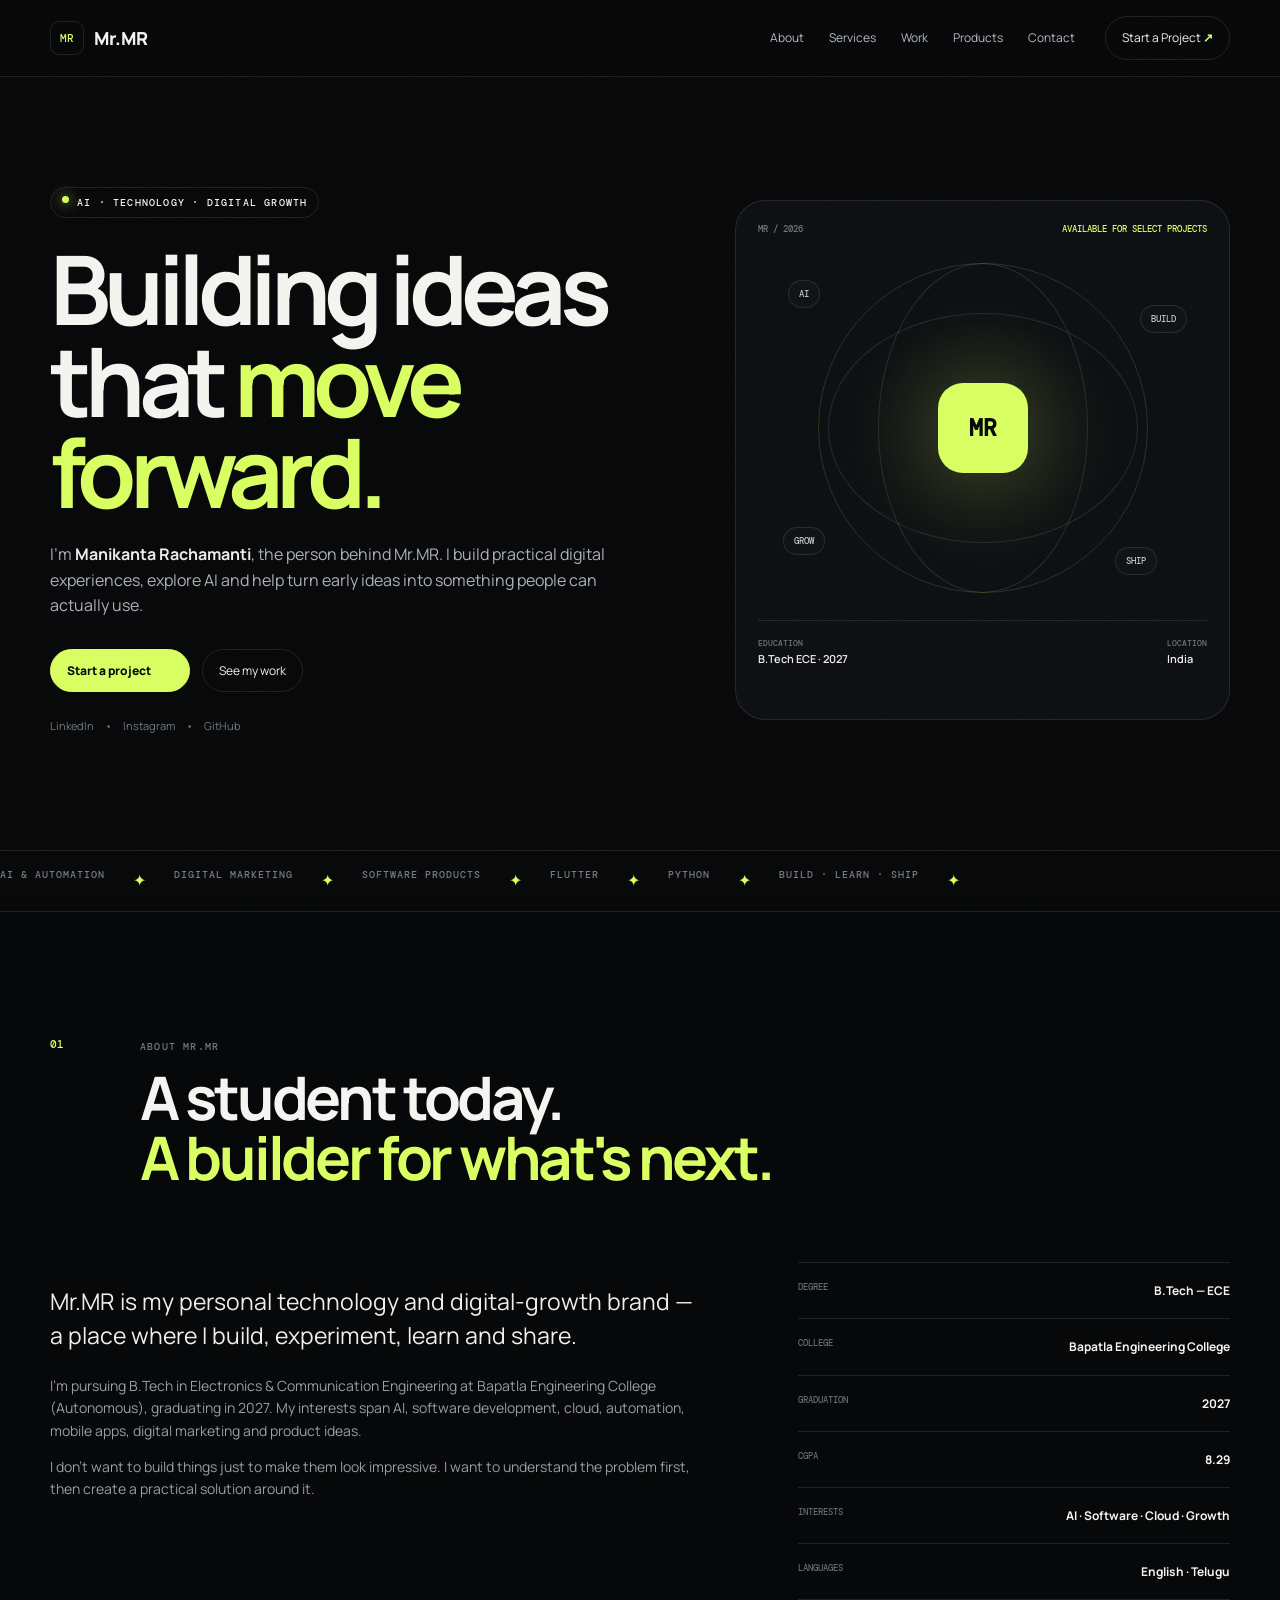
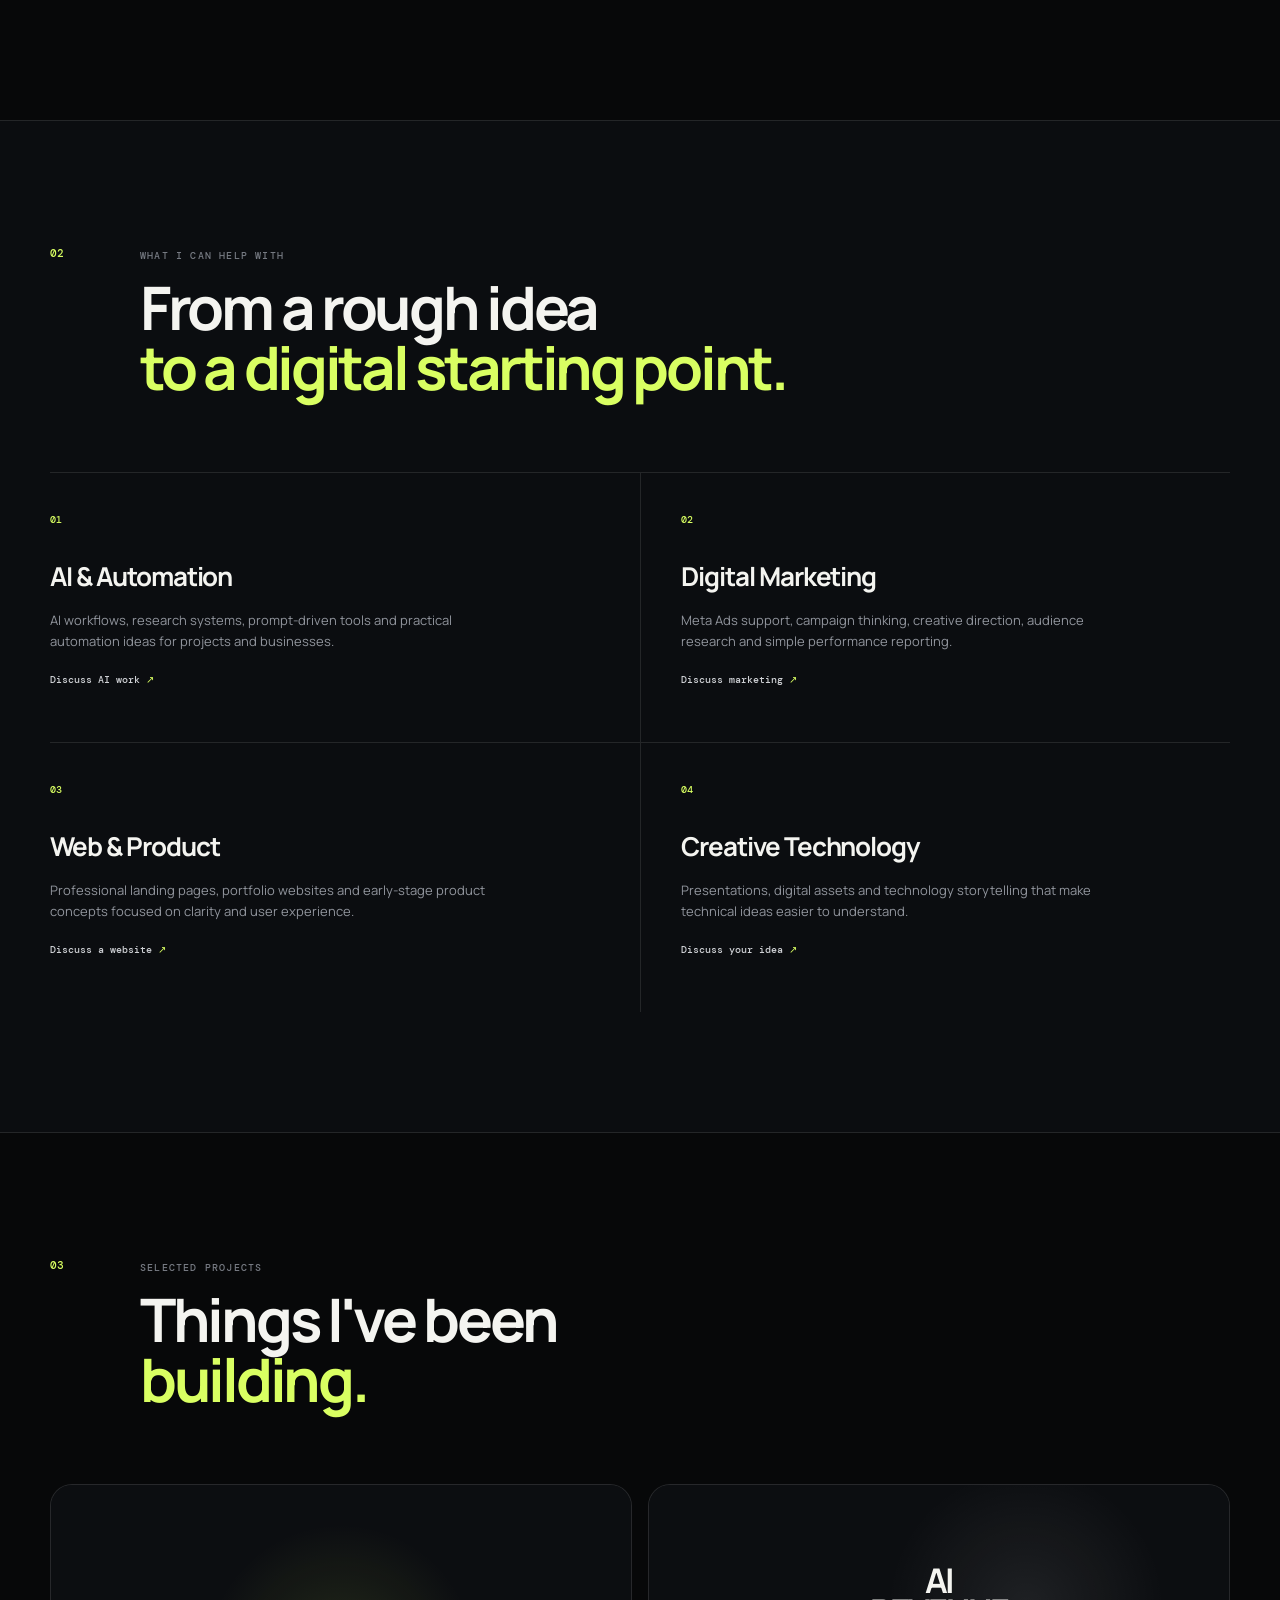
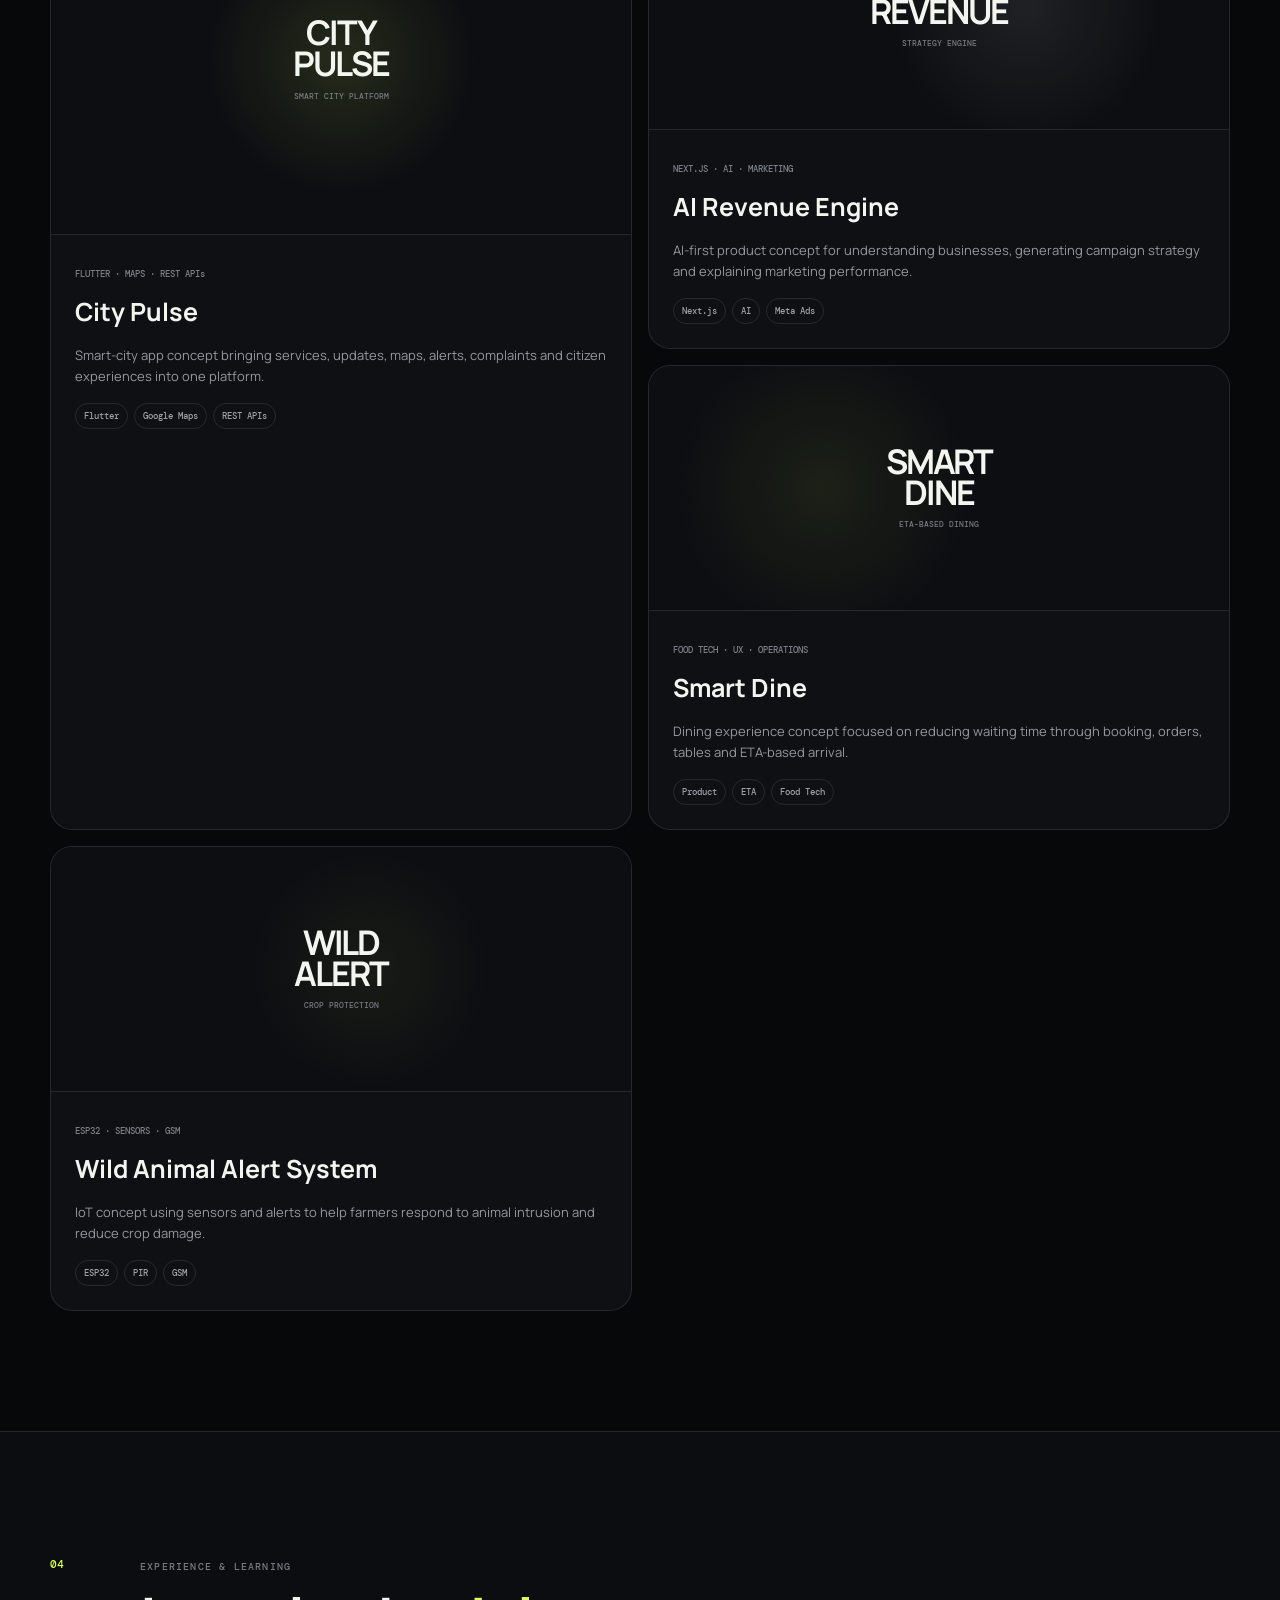
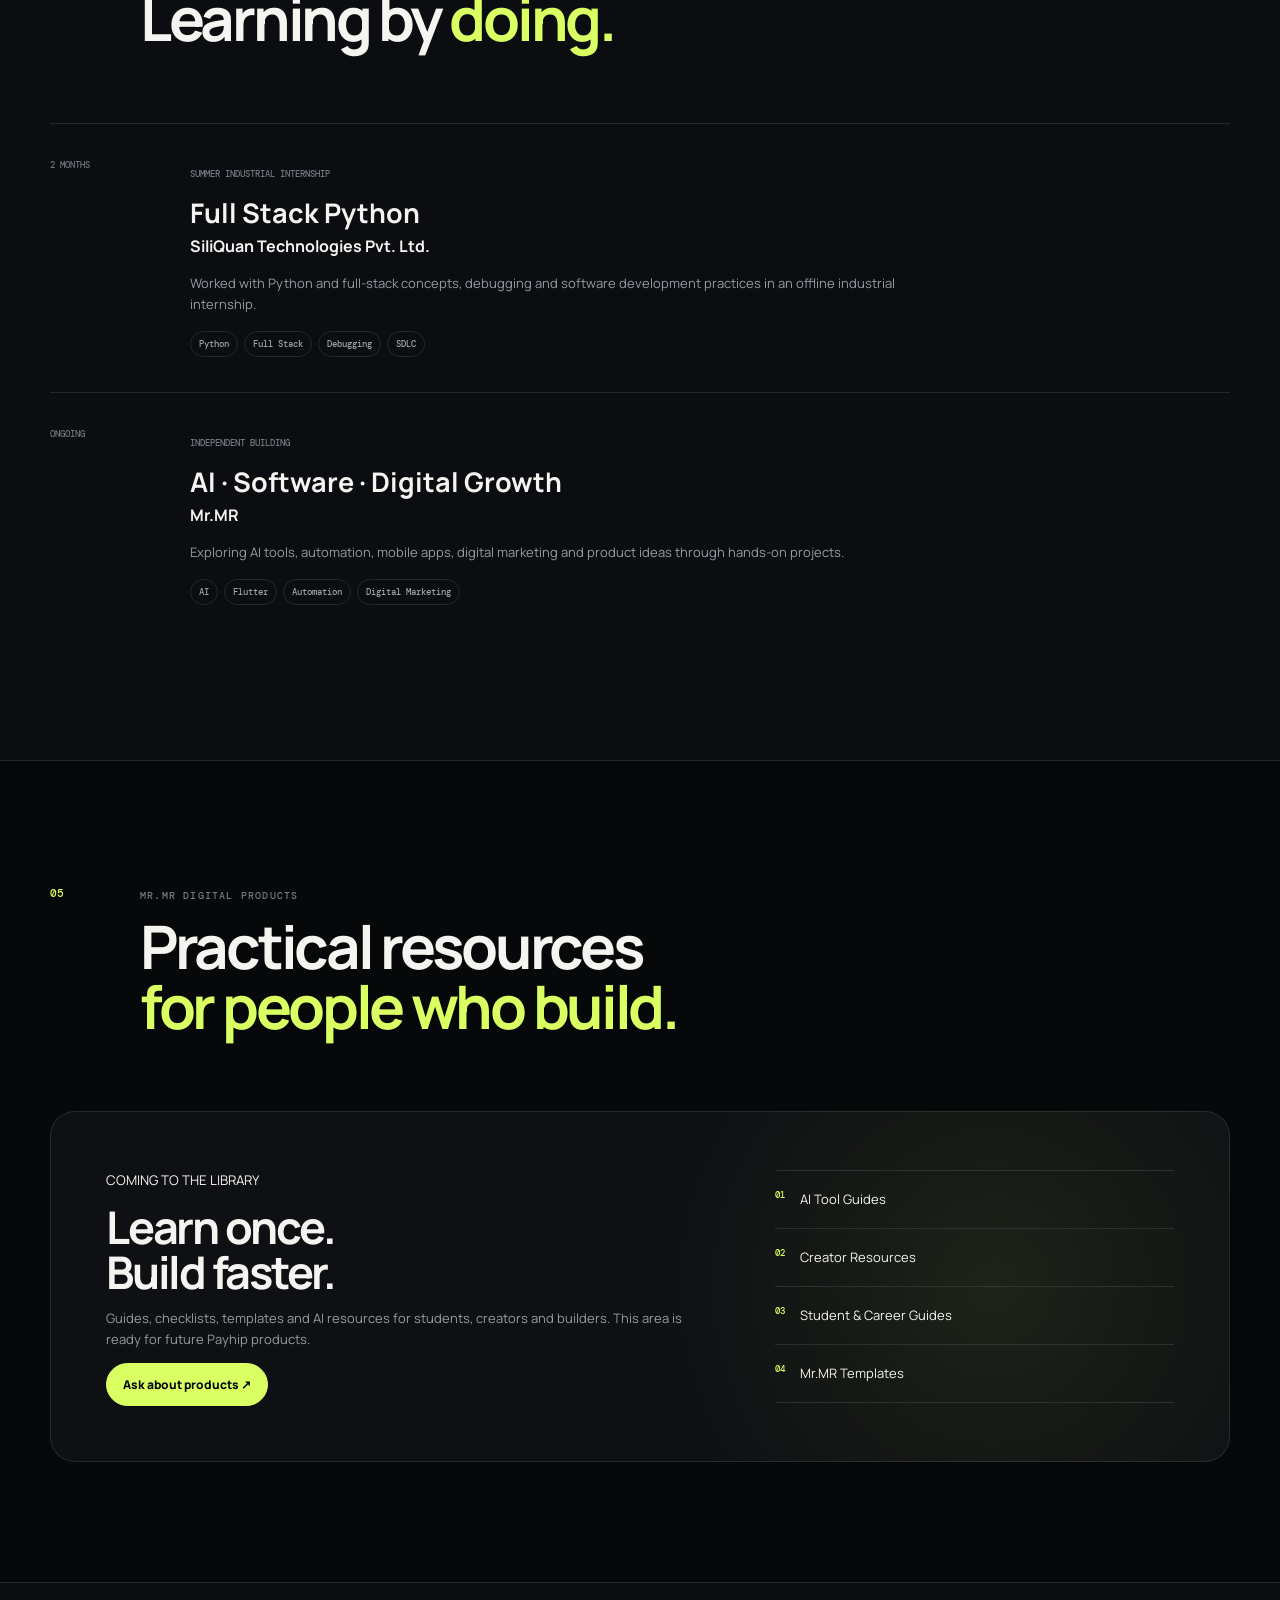
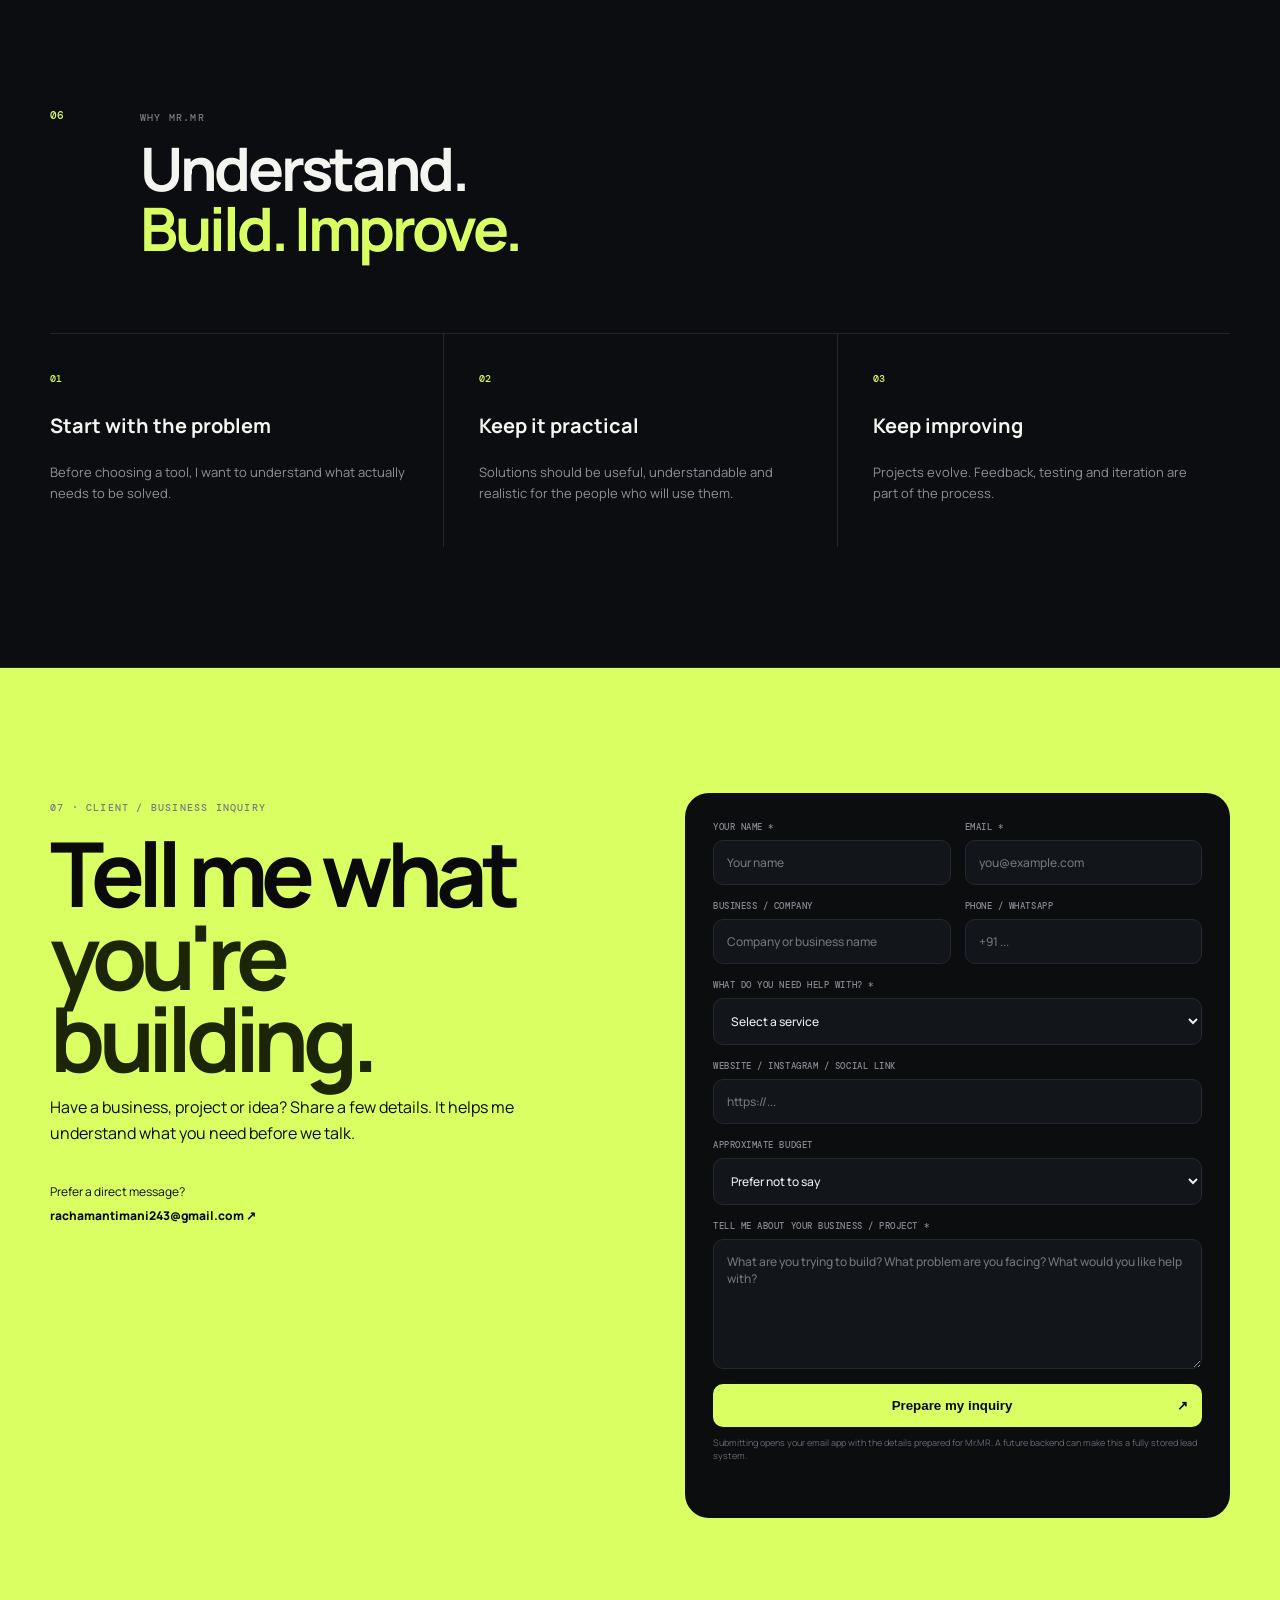
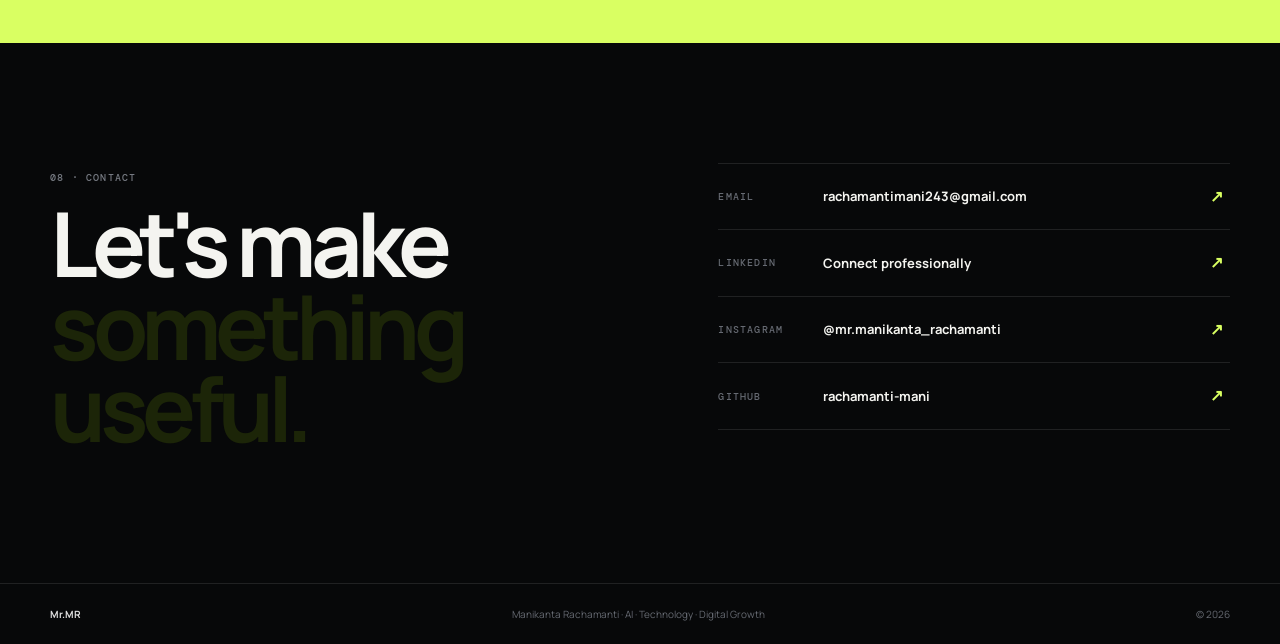
==== commit 0ba6f6a7: "Add files via upload" ====
--- a/index.html
+++ b/index.html
@@ -1,271 +1,202 @@
-<!DOCTYPE html>
+<!doctype html>
 <html lang="en">
 <head>
-  <meta charset="UTF-8">
-  <meta name="viewport" content="width=device-width, initial-scale=1.0">
-  <meta name="description" content="Mr.MR — AI, technology, digital growth, projects and practical digital products.">
-  <meta name="theme-color" content="#0b0b0b">
-  <title>Mr.MR — AI • Technology • Digital Growth</title>
+  <meta charset="utf-8">
+  <meta name="viewport" content="width=device-width,initial-scale=1">
+  <meta name="description" content="Mr.MR — Manikanta Rachamanti. AI, technology, digital growth and practical product building.">
+  <meta name="theme-color" content="#070809">
+  <meta property="og:title" content="Mr.MR — Manikanta Rachamanti">
+  <meta property="og:description" content="AI • Technology • Digital Growth">
+  <title>Mr.MR — Manikanta Rachamanti</title>
+  <link rel="preconnect" href="https://fonts.googleapis.com">
+  <link rel="preconnect" href="https://fonts.gstatic.com" crossorigin>
+  <link href="https://fonts.googleapis.com/css2?family=DM+Mono:wght@400;500&family=Manrope:wght@400;500;600;700;800&display=swap" rel="stylesheet">
   <link rel="stylesheet" href="styles.css">
 </head>
 <body>
-  <header class="nav">
-    <a class="logo" href="#home" aria-label="Mr.MR home">Mr<span>.</span>MR</a>
-    <nav aria-label="Main navigation">
-      <a href="#about">About</a>
-      <a href="#services">Services</a>
-      <a href="#projects">Projects</a>
-      <a href="#products">Products</a>
-      <a href="#contact">Contact</a>
+<div class="noise"></div>
+
+<header>
+  <div class="container nav">
+    <a href="#home" class="logo"><span>MR</span> Mr.MR</a>
+    <nav>
+      <a href="#about">About</a><a href="#services">Services</a><a href="#work">Work</a>
+      <a href="#products">Products</a><a href="#contact">Contact</a>
     </nav>
-    <a class="nav-cta" href="#contact">Let's work</a>
-  </header>
-
-  <main>
-    <section id="home" class="hero">
-      <div class="hero-grid">
-        <div class="hero-main">
-          <div class="eyebrow"><span class="pulse"></span> AI • Technology • Digital Growth</div>
-          <h1>Building ideas<br><em>that move forward.</em></h1>
-          <p class="hero-copy">
-            Mr.MR is a creator-led brand exploring AI, technology, digital marketing,
-            automation and digital products — turning what I learn into useful things.
-          </p>
-          <div class="actions">
-            <a class="button primary" href="#projects">Explore my work <span>↗</span></a>
-            <a class="button secondary" href="#contact">Work with me</a>
-          </div>
-        </div>
-
-        <aside class="hero-card" aria-label="Mr.MR focus">
-          <div class="card-top">
-            <span>MR.MR / 2026</span>
-            <span>01</span>
-          </div>
-          <div class="orbit">
-            <div class="orbit-ring ring-one"></div>
-            <div class="orbit-ring ring-two"></div>
-            <div class="orbit-core">MR</div>
-          </div>
-          <p>Learn → Build → Test → Share</p>
-        </aside>
-      </div>
-
-      <div class="hero-strip">
-        <span>Currently exploring</span>
-        <div class="strip-items">
-          <span>Artificial Intelligence</span>
-          <span>Digital Products</span>
-          <span>Automation</span>
-          <span>Smart Apps</span>
-        </div>
-      </div>
-    </section>
-
-    <section id="about" class="section about">
-      <div class="section-label">01 — About Me</div>
-      <div class="section-heading two-col">
-        <h2>Curious by nature.<br><span>Builder by choice.</span></h2>
-        <div>
-          <p>
-            I'm building Mr.MR as a personal space for ideas, experiments, projects
-            and useful digital resources.
-          </p>
-          <p>
-            My interests sit at the intersection of AI, software, digital marketing,
-            automation and product building. I like learning by creating — then
-            turning the lessons into something practical.
-          </p>
-        </div>
-      </div>
-
-      <div class="about-stats">
-        <div><strong>AI</strong><span>Explore & apply</span></div>
-        <div><strong>BUILD</strong><span>Projects & products</span></div>
-        <div><strong>GROW</strong><span>Digital & marketing</span></div>
-        <div><strong>SHARE</strong><span>Useful resources</span></div>
-      </div>
-    </section>
-
-    <section id="services" class="section services dark">
-      <div class="section-label">02 — Services</div>
-      <div class="service-intro">
-        <h2>Ideas are better<br><span>when they become useful.</span></h2>
-        <p>
-          A focused set of services around digital presence, AI-assisted workflows
-          and practical technology projects.
-        </p>
-      </div>
-
-      <div class="service-grid">
-        <article class="service-card">
-          <span class="service-no">01</span>
-          <div class="icon">✦</div>
-          <h3>AI & Automation</h3>
-          <p>AI-assisted workflows, research, content systems and automation ideas for repetitive work.</p>
-          <span class="service-arrow">↗</span>
-        </article>
-
-        <article class="service-card">
-          <span class="service-no">02</span>
-          <div class="icon">◌</div>
-          <h3>Digital Marketing</h3>
-          <p>Practical support for social content, Meta Ads concepts, campaign thinking and digital growth.</p>
-          <span class="service-arrow">↗</span>
-        </article>
-
-        <article class="service-card">
-          <span class="service-no">03</span>
-          <div class="icon">⌘</div>
-          <h3>Web & Product Ideas</h3>
-          <p>Landing pages, simple websites and early-stage product concepts designed around clear outcomes.</p>
-          <span class="service-arrow">↗</span>
-        </article>
-
-        <article class="service-card">
-          <span class="service-no">04</span>
-          <div class="icon">◇</div>
-          <h3>Creative Projects</h3>
-          <p>Digital resources, creator experiments and technology projects from concept to working prototype.</p>
-          <span class="service-arrow">↗</span>
-        </article>
-      </div>
-    </section>
-
-    <section id="projects" class="section projects">
-      <div class="section-label">03 — Selected Projects</div>
-      <div class="section-heading">
-        <h2>Things I'm <span>building.</span></h2>
-        <p class="max-copy">A few projects that represent where my interests are heading.</p>
-      </div>
-
-      <div class="project-list">
-        <article class="project-card featured">
-          <div class="project-visual city">
-            <span class="visual-label">01 / MOBILE APP</span>
-            <div class="visual-word">CITY<br><span>PULSE</span></div>
-            <span class="visual-chip">Flutter • Maps • REST</span>
-          </div>
-          <div class="project-content">
-            <div class="project-meta"><span>Smart City</span><span>In progress</span></div>
-            <h3>City Pulse</h3>
-            <p>
-              A smart-city mobile app concept bringing together city services,
-              maps, alerts, citizen features and useful local information.
-            </p>
-            <div class="project-tags">
-              <span>Flutter</span><span>Google Maps</span><span>REST APIs</span>
-            </div>
-          </div>
-        </article>
-
-        <article class="project-card">
-          <div class="project-visual revenue">
-            <span class="visual-label">02 / AI PLATFORM</span>
-            <div class="visual-word">AI<br><span>REVENUE</span></div>
-            <span class="visual-chip">AI • Marketing • Analytics</span>
-          </div>
-          <div class="project-content">
-            <div class="project-meta"><span>AI + Growth</span><span>Concept</span></div>
-            <h3>AI Revenue Engine</h3>
-            <p>
-              An AI-first platform concept for understanding a business,
-              creating marketing strategies and turning campaign data into actions.
-            </p>
-            <div class="project-tags">
-              <span>AI</span><span>Meta Ads</span><span>Strategy</span>
-            </div>
-          </div>
-        </article>
-      </div>
-    </section>
-
-    <section id="products" class="section products">
-      <div class="section-label">04 — Digital Products</div>
-      <div class="product-heading">
-        <h2>Useful things,<br><span>packaged simply.</span></h2>
-        <p>
-          I'm building a collection of practical digital resources for students,
-          creators and people who want to work smarter online.
-        </p>
-      </div>
-
-      <div class="product-grid">
-        <article class="product-card">
-          <div class="product-icon">AI</div>
-          <span class="product-status">COMING SOON</span>
-          <h3>AI Tool Guides</h3>
-          <p>Simple guides and workflows for using AI tools in real projects.</p>
-          <a href="#contact">Get notified <span>↗</span></a>
-        </article>
-
-        <article class="product-card">
-          <div class="product-icon">01</div>
-          <span class="product-status">IN THE WORKS</span>
-          <h3>Creator Resources</h3>
-          <p>Templates, checklists and practical resources for building online.</p>
-          <a href="#contact">Get notified <span>↗</span></a>
-        </article>
-
-        <article class="product-card">
-          <div class="product-icon">MR</div>
-          <span class="product-status">EXPERIMENT</span>
-          <h3>Mr.MR Library</h3>
-          <p>A growing collection of useful tools, links, lessons and recommendations.</p>
-          <a href="#contact">Suggest a resource <span>↗</span></a>
-        </article>
-      </div>
-
-      <p class="disclosure">
-        Some future resources may contain affiliate links. Any affiliate relationship
-        will be clearly disclosed, and recommendations will be based on usefulness.
-      </p>
-    </section>
-
-    <section class="section social-section">
-      <div class="social-inner">
-        <div>
-          <div class="section-label">05 — Social</div>
-          <h2>Follow the <span>build.</span></h2>
-          <p>More experiments, projects and digital ideas will live here.</p>
-        </div>
-
-        <div class="social-links">
-          <a class="social-link" href="https://github.com/rachamanti-mani" target="_blank" rel="noopener noreferrer">
-            <span><b>GitHub</b><small>@rachamanti-mani</small></span><strong>↗</strong>
-          </a>
-          <a class="social-link" href="mailto:rachamantimani243@gmail.com">
-            <span><b>Email</b><small>Let's connect directly</small></span><strong>↗</strong>
-          </a>
-          <div class="social-link muted">
-            <span><b>Instagram</b><small>Profile link can be added next</small></span><strong>+</strong>
-          </div>
-          <div class="social-link muted">
-            <span><b>LinkedIn</b><small>Profile link can be added next</small></span><strong>+</strong>
-          </div>
-        </div>
-      </div>
-    </section>
-
-    <section id="contact" class="section contact">
-      <div class="contact-box">
-        <div class="section-label">06 — Contact</div>
-        <h2>Have an idea?<br><span>Let's make it real.</span></h2>
-        <p>
-          Collaborations, digital projects, AI experiments, marketing work or just
-          a good idea worth discussing — I'd love to hear from you.
-        </p>
-        <a class="contact-email" href="mailto:rachamantimani243@gmail.com">
-          <span>rachamantimani243@gmail.com</span><b>↗</b>
-        </a>
-      </div>
-    </section>
-  </main>
-
-  <footer>
-    <a class="logo" href="#home">Mr<span>.</span>MR</a>
-    <span>© 2026 Mr.MR — Built with curiosity.</span>
-    <a href="#home">Back to top ↑</a>
-  </footer>
+    <a class="nav-button" href="#start">Start a Project <b>↗</b></a>
+    <button class="menu" aria-label="Open menu"><i></i><i></i></button>
+  </div>
+</header>
+
+<main>
+<section class="hero" id="home">
+  <div class="container hero-grid">
+    <div class="hero-copy reveal">
+      <div class="eyebrow"><span></span> AI · TECHNOLOGY · DIGITAL GROWTH</div>
+      <h1>Building ideas that <em>move forward.</em></h1>
+      <p class="hero-sub">I'm <strong>Manikanta Rachamanti</strong>, the person behind Mr.MR. I build practical digital experiences, explore AI and help turn early ideas into something people can actually use.</p>
+      <div class="actions">
+        <a class="btn primary" href="#start">Start a project <b>↗</b></a>
+        <a class="btn secondary" href="#work">See my work</a>
+      </div>
+      <div class="social-mini">
+        <a href="https://www.linkedin.com/in/mani-kanta-532610437" target="_blank">LinkedIn</a><span>•</span>
+        <a href="https://www.instagram.com/mr.manikanta_rachamanti/" target="_blank">Instagram</a><span>•</span>
+        <a href="https://github.com/rachamanti-mani" target="_blank">GitHub</a>
+      </div>
+    </div>
+    <div class="hero-visual reveal delay">
+      <div class="profile-card">
+        <div class="profile-top"><span>MR / 2026</span><span class="live">AVAILABLE FOR SELECT PROJECTS</span></div>
+        <div class="profile-orbit"><div class="ring r1"></div><div class="ring r2"></div><div class="ring r3"></div><div class="core">MR</div><b class="chip c1">AI</b><b class="chip c2">BUILD</b><b class="chip c3">GROW</b><b class="chip c4">SHIP</b></div>
+        <div class="profile-bottom"><div><small>EDUCATION</small><strong>B.Tech ECE · 2027</strong></div><div><small>LOCATION</small><strong>India</strong></div></div>
+      </div>
+    </div>
+  </div>
+</section>
+
+<div class="ticker"><div><span>AI & AUTOMATION</span><i>✦</i><span>DIGITAL MARKETING</span><i>✦</i><span>SOFTWARE PRODUCTS</span><i>✦</i><span>FLUTTER</span><i>✦</i><span>PYTHON</span><i>✦</i><span>BUILD · LEARN · SHIP</span><i>✦</i></div></div>
+
+<section class="section" id="about">
+  <div class="container">
+    <div class="heading reveal"><span>01</span><div><small>ABOUT MR.MR</small><h2>A student today.<br><em>A builder for what's next.</em></h2></div></div>
+    <div class="two-col">
+      <div class="copy reveal">
+        <p class="lead">Mr.MR is my personal technology and digital-growth brand — a place where I build, experiment, learn and share.</p>
+        <p>I'm pursuing B.Tech in Electronics & Communication Engineering at Bapatla Engineering College (Autonomous), graduating in 2027. My interests span AI, software development, cloud, automation, mobile apps, digital marketing and product ideas.</p>
+        <p>I don't want to build things just to make them look impressive. I want to understand the problem first, then create a practical solution around it.</p>
+      </div>
+      <div class="facts reveal delay">
+        <div><small>DEGREE</small><strong>B.Tech — ECE</strong></div><div><small>COLLEGE</small><strong>Bapatla Engineering College</strong></div>
+        <div><small>GRADUATION</small><strong>2027</strong></div><div><small>CGPA</small><strong>8.29</strong></div>
+        <div><small>INTERESTS</small><strong>AI · Software · Cloud · Growth</strong></div><div><small>LANGUAGES</small><strong>English · Telugu</strong></div>
+      </div>
+    </div>
+  </div>
+</section>
+
+<section class="section dark" id="services">
+  <div class="container">
+    <div class="heading reveal"><span>02</span><div><small>WHAT I CAN HELP WITH</small><h2>From a rough idea<br><em>to a digital starting point.</em></h2></div></div>
+    <div class="service-grid">
+      <article class="service reveal"><b>01</b><h3>AI & Automation</h3><p>AI workflows, research systems, prompt-driven tools and practical automation ideas for projects and businesses.</p><a href="#start">Discuss AI work <span>↗</span></a></article>
+      <article class="service reveal delay"><b>02</b><h3>Digital Marketing</h3><p>Meta Ads support, campaign thinking, creative direction, audience research and simple performance reporting.</p><a href="#start">Discuss marketing <span>↗</span></a></article>
+      <article class="service reveal"><b>03</b><h3>Web & Product</h3><p>Professional landing pages, portfolio websites and early-stage product concepts focused on clarity and user experience.</p><a href="#start">Discuss a website <span>↗</span></a></article>
+      <article class="service reveal delay"><b>04</b><h3>Creative Technology</h3><p>Presentations, digital assets and technology storytelling that make technical ideas easier to understand.</p><a href="#start">Discuss your idea <span>↗</span></a></article>
+    </div>
+  </div>
+</section>
+
+<section class="section" id="work">
+  <div class="container">
+    <div class="heading reveal"><span>03</span><div><small>SELECTED PROJECTS</small><h2>Things I've been<br><em>building.</em></h2></div></div>
+    <div class="work-grid">
+      <article class="project featured reveal"><div class="project-art city"><strong>CITY<br>PULSE</strong><small>SMART CITY PLATFORM</small></div><div class="project-info"><small>FLUTTER · MAPS · REST APIs</small><h3>City Pulse</h3><p>Smart-city app concept bringing services, updates, maps, alerts, complaints and citizen experiences into one platform.</p><div class="tags"><i>Flutter</i><i>Google Maps</i><i>REST APIs</i></div></div></article>
+      <article class="project reveal delay"><div class="project-art ai"><strong>AI<br>REVENUE</strong><small>STRATEGY ENGINE</small></div><div class="project-info"><small>NEXT.JS · AI · MARKETING</small><h3>AI Revenue Engine</h3><p>AI-first product concept for understanding businesses, generating campaign strategy and explaining marketing performance.</p><div class="tags"><i>Next.js</i><i>AI</i><i>Meta Ads</i></div></div></article>
+      <article class="project reveal"><div class="project-art dine"><strong>SMART<br>DINE</strong><small>ETA-BASED DINING</small></div><div class="project-info"><small>FOOD TECH · UX · OPERATIONS</small><h3>Smart Dine</h3><p>Dining experience concept focused on reducing waiting time through booking, orders, tables and ETA-based arrival.</p><div class="tags"><i>Product</i><i>ETA</i><i>Food Tech</i></div></div></article>
+      <article class="project reveal"><div class="project-art wild"><strong>WILD<br>ALERT</strong><small>CROP PROTECTION</small></div><div class="project-info"><small>ESP32 · SENSORS · GSM</small><h3>Wild Animal Alert System</h3><p>IoT concept using sensors and alerts to help farmers respond to animal intrusion and reduce crop damage.</p><div class="tags"><i>ESP32</i><i>PIR</i><i>GSM</i></div></div></article>
+    </div>
+  </div>
+</section>
+
+<section class="section dark" id="experience">
+  <div class="container">
+    <div class="heading reveal"><span>04</span><div><small>EXPERIENCE & LEARNING</small><h2>Learning by <em>doing.</em></h2></div></div>
+    <div class="timeline">
+      <article class="timeline-item reveal"><time>2 MONTHS</time><div><small>SUMMER INDUSTRIAL INTERNSHIP</small><h3>Full Stack Python</h3><b>SiliQuan Technologies Pvt. Ltd.</b><p>Worked with Python and full-stack concepts, debugging and software development practices in an offline industrial internship.</p><div class="tags"><i>Python</i><i>Full Stack</i><i>Debugging</i><i>SDLC</i></div></div></article>
+      <article class="timeline-item reveal"><time>ONGOING</time><div><small>INDEPENDENT BUILDING</small><h3>AI · Software · Digital Growth</h3><b>Mr.MR</b><p>Exploring AI tools, automation, mobile apps, digital marketing and product ideas through hands-on projects.</p><div class="tags"><i>AI</i><i>Flutter</i><i>Automation</i><i>Digital Marketing</i></div></div></article>
+    </div>
+  </div>
+</section>
+
+<section class="section" id="products">
+  <div class="container">
+    <div class="heading reveal"><span>05</span><div><small>MR.MR DIGITAL PRODUCTS</small><h2>Practical resources<br><em>for people who build.</em></h2></div></div>
+    <div class="product-panel reveal">
+      <div><small>COMING TO THE LIBRARY</small><h3>Learn once.<br>Build faster.</h3><p>Guides, checklists, templates and AI resources for students, creators and builders. This area is ready for future Payhip products.</p><a class="btn primary" href="#contact">Ask about products ↗</a></div>
+      <div class="product-list"><div><b>01</b><span>AI Tool Guides</span></div><div><b>02</b><span>Creator Resources</span></div><div><b>03</b><span>Student & Career Guides</span></div><div><b>04</b><span>Mr.MR Templates</span></div></div>
+    </div>
+  </div>
+</section>
+
+<section class="section dark" id="why">
+  <div class="container">
+    <div class="heading reveal"><span>06</span><div><small>WHY MR.MR</small><h2>Understand.<br><em>Build. Improve.</em></h2></div></div>
+    <div class="why-grid"><div><b>01</b><h3>Start with the problem</h3><p>Before choosing a tool, I want to understand what actually needs to be solved.</p></div><div><b>02</b><h3>Keep it practical</h3><p>Solutions should be useful, understandable and realistic for the people who will use them.</p></div><div><b>03</b><h3>Keep improving</h3><p>Projects evolve. Feedback, testing and iteration are part of the process.</p></div></div>
+  </div>
+</section>
+
+<section class="start" id="start">
+  <div class="container start-grid">
+    <div class="reveal"><small>07 · CLIENT / BUSINESS INQUIRY</small><h2>Tell me what<br><em>you're building.</em></h2><p>Have a business, project or idea? Share a few details. It helps me understand what you need before we talk.</p><div class="direct"><span>Prefer a direct message?</span><a href="mailto:rachamantimani243@gmail.com">rachamantimani243@gmail.com ↗</a></div></div>
+    <div class="form-card reveal delay">
+      <form id="leadForm">
+        <div class="form-row"><label>YOUR NAME *<input required name="name" placeholder="Your name"></label><label>EMAIL *<input required type="email" name="email" placeholder="you@example.com"></label></div>
+        <div class="form-row"><label>BUSINESS / COMPANY<input name="business" placeholder="Company or business name"></label><label>PHONE / WHATSAPP<input name="phone" placeholder="+91 ..."></label></div>
+        <label>WHAT DO YOU NEED HELP WITH? *
+          <select required name="service"><option value="">Select a service</option><option>AI & Automation</option><option>Digital Marketing / Meta Ads</option><option>Website / Landing Page</option><option>App / Product Development</option><option>Creative / Presentation</option><option>Other</option></select>
+        </label>
+        <label>WEBSITE / INSTAGRAM / SOCIAL LINK<input name="link" placeholder="https://..."></label>
+        <label>APPROXIMATE BUDGET
+          <select name="budget"><option value="">Prefer not to say</option><option>Under ₹10,000</option><option>₹10,000 – ₹25,000</option><option>₹25,000 – ₹50,000</option><option>₹50,000+</option><option>Let's discuss</option></select>
+        </label>
+        <label>TELL ME ABOUT YOUR BUSINESS / PROJECT *
+          <textarea required name="message" rows="6" placeholder="What are you trying to build? What problem are you facing? What would you like help with?"></textarea>
+        </label>
+        <button class="submit" type="submit">Prepare my inquiry <span>↗</span></button>
+        <p class="form-note">Submitting opens your email app with the details prepared for Mr.MR. A future backend can make this a fully stored lead system.</p>
+        <div id="formStatus" class="status"></div>
+      </form>
+    </div>
+  </div>
+</section>
+
+<section class="contact" id="contact">
+  <div class="container contact-grid">
+    <div class="reveal"><small>08 · CONTACT</small><h2>Let's make<br><em>something useful.</em></h2></div>
+    <div class="contact-links reveal delay">
+      <a href="mailto:rachamantimani243@gmail.com"><small>EMAIL</small><strong>rachamantimani243@gmail.com</strong><b>↗</b></a>
+      <a href="https://www.linkedin.com/in/mani-kanta-532610437" target="_blank"><small>LINKEDIN</small><strong>Connect professionally</strong><b>↗</b></a>
+      <a href="https://www.instagram.com/mr.manikanta_rachamanti/" target="_blank"><small>INSTAGRAM</small><strong>@mr.manikanta_rachamanti</strong><b>↗</b></a>
+      <a href="https://github.com/rachamanti-mani" target="_blank"><small>GITHUB</small><strong>rachamanti-mani</strong><b>↗</b></a>
+    </div>
+  </div>
+</section>
+</main>
+
+<footer><div class="container"><strong>Mr.MR</strong><span>Manikanta Rachamanti · AI · Technology · Digital Growth</span><span>© 2026</span></div></footer>
+
+<script>
+const menu=document.querySelector('.menu'), nav=document.querySelector('nav');
+menu?.addEventListener('click',()=>nav.classList.toggle('open'));
+document.querySelectorAll('nav a').forEach(a=>a.addEventListener('click',()=>nav.classList.remove('open')));
+
+const obs=new IntersectionObserver(es=>es.forEach(e=>{if(e.isIntersecting)e.target.classList.add('visible')}),{threshold:.1});
+document.querySelectorAll('.reveal').forEach(e=>obs.observe(e));
+
+document.getElementById('leadForm').addEventListener('submit',function(e){
+  e.preventDefault();
+  const d=new FormData(this);
+  const subject=encodeURIComponent('Mr.MR Project Inquiry — '+(d.get('service')||'New Project'));
+  const body=encodeURIComponent(
+`NEW MR.MR INQUIRY
+
+Name: ${d.get('name')}
+Email: ${d.get('email')}
+Business / Company: ${d.get('business')}
+Phone / WhatsApp: ${d.get('phone')}
+Service: ${d.get('service')}
+Website / Social: ${d.get('link')}
+Budget: ${d.get('budget')}
+
+PROJECT DETAILS:
+${d.get('message')}
+
+Sent from the Mr.MR website.`
+  );
+  document.getElementById('formStatus').textContent='Opening your email app with the inquiry…';
+  window.location.href='mailto:rachamantimani243@gmail.com?subject='+subject+'&body='+body;
+});
+</script>
 </body>
-</html>
+</html>
--- a/styles.css
+++ b/styles.css
@@ -1,144 +1 @@
-*{box-sizing:border-box;margin:0;padding:0}
-:root{
-  --bg:#f5f5f2;
-  --paper:#fbfbf9;
-  --ink:#0b0b0b;
-  --muted:#6b6b68;
-  --line:#d9d9d4;
-  --soft:#e9e9e4;
-  --white:#f7f7f3;
-}
-html{scroll-behavior:smooth}
-body{
-  font-family:Inter,ui-sans-serif,system-ui,-apple-system,BlinkMacSystemFont,"Segoe UI",sans-serif;
-  color:var(--ink);background:var(--bg);line-height:1.6;
-  -webkit-font-smoothing:antialiased;
-}
-a{color:inherit;text-decoration:none}
-.nav{
-  height:78px;padding:0 6vw;display:flex;align-items:center;justify-content:space-between;
-  border-bottom:1px solid var(--line);position:sticky;top:0;
-  background:rgba(245,245,242,.88);backdrop-filter:blur(16px);z-index:20;
-}
-.logo{font-size:25px;font-weight:900;letter-spacing:-1.8px}.logo span{color:#777}
-.nav nav{display:flex;gap:28px;font-size:12px;font-weight:750;text-transform:uppercase;letter-spacing:.7px}
-.nav nav a{transition:opacity .2s}.nav nav a:hover{opacity:.45}
-.nav-cta{border:1px solid var(--ink);border-radius:999px;padding:9px 15px;font-size:12px;font-weight:800}
-.hero{padding:8vh 6vw 0;min-height:calc(100vh - 78px);display:flex;flex-direction:column;justify-content:center}
-.hero-grid{display:grid;grid-template-columns:minmax(0,1.55fr) minmax(280px,.55fr);gap:7vw;align-items:center;max-width:1450px;width:100%;margin:auto}
-.eyebrow,.section-label{
-  font-size:10px;text-transform:uppercase;letter-spacing:2.2px;font-weight:850;color:#777;
-}
-.eyebrow{display:flex;align-items:center;gap:9px}
-.pulse{width:7px;height:7px;background:#111;border-radius:50%;display:inline-block;box-shadow:0 0 0 5px #ddd}
-.hero h1{
-  font-size:clamp(58px,9.4vw,145px);line-height:.9;letter-spacing:-8px;
-  max-width:1100px;margin:28px 0 30px;font-weight:900;
-}
-.hero h1 em{font-style:normal;color:#858581}
-.hero-copy{font-size:17px;color:#555;max-width:660px}
-.actions{display:flex;gap:10px;margin-top:30px;flex-wrap:wrap}
-.button{padding:13px 19px;border-radius:999px;font-size:12px;font-weight:850;border:1px solid var(--ink);transition:transform .2s,background .2s}
-.button:hover{transform:translateY(-2px)}
-.primary{background:var(--ink);color:white}.secondary{background:transparent}
-.primary span{margin-left:8px}
-.hero-card{
-  min-height:440px;background:var(--ink);color:var(--white);padding:22px;
-  display:flex;flex-direction:column;justify-content:space-between;position:relative;overflow:hidden;
-}
-.card-top{display:flex;justify-content:space-between;font-size:9px;letter-spacing:1.8px;color:#a9a9a3}
-.orbit{position:relative;width:250px;height:250px;margin:auto}
-.orbit-ring{position:absolute;border:1px solid #555;border-radius:50%;left:50%;top:50%;transform:translate(-50%,-50%)}
-.ring-one{width:250px;height:250px}.ring-two{width:165px;height:165px;border-color:#777}
-.orbit-core{
-  position:absolute;left:50%;top:50%;transform:translate(-50%,-50%);
-  width:76px;height:76px;border-radius:50%;background:var(--white);color:var(--ink);
-  display:grid;place-items:center;font-weight:950;letter-spacing:-2px;font-size:22px;
-}
-.hero-card p{font-size:11px;letter-spacing:1.8px;text-transform:uppercase;color:#b6b6b0}
-.hero-strip{
-  border-top:1px solid var(--line);margin-top:9vh;padding:22px 0;
-  display:flex;gap:35px;align-items:center;font-size:10px;text-transform:uppercase;letter-spacing:1.7px;color:#777;
-}
-.strip-items{display:flex;gap:28px;flex-wrap:wrap;color:#222;font-weight:800}
-.strip-items span:not(:last-child)::after{content:"•";margin-left:28px;color:#aaa}
-.section{padding:115px 6vw;border-top:1px solid var(--line)}
-.section h2{font-size:clamp(40px,6vw,82px);line-height:.98;letter-spacing:-4.5px;margin:18px 0 25px}
-.section h2 span{color:#858581}
-.two-col{display:grid;grid-template-columns:1.1fr .9fr;gap:9vw;max-width:1250px}
-.about .two-col p{color:#555;margin-bottom:16px;max-width:600px;font-size:16px}
-.about-stats{display:grid;grid-template-columns:repeat(4,1fr);border-top:1px solid var(--line);margin-top:80px}
-.about-stats div{padding:23px 20px 10px 0;border-right:1px solid var(--line);display:flex;flex-direction:column;gap:3px}
-.about-stats div:not(:first-child){padding-left:20px}
-.about-stats div:last-child{border-right:0}
-.about-stats strong{font-size:19px;letter-spacing:-.5px}.about-stats span{font-size:11px;color:#777;text-transform:uppercase;letter-spacing:1px}
-.dark{background:var(--ink);color:var(--white);border-color:#292929}.dark .section-label{color:#8f8f89}
-.service-intro{display:flex;justify-content:space-between;align-items:end;gap:5vw}
-.service-intro h2{max-width:850px}.service-intro p{color:#aaa;max-width:380px;font-size:14px;margin-bottom:28px}
-.service-grid{display:grid;grid-template-columns:repeat(4,1fr);gap:1px;background:#333;margin-top:65px;border:1px solid #333}
-.service-card{background:var(--ink);min-height:310px;padding:24px;position:relative;transition:background .2s}
-.service-card:hover{background:#171717}
-.service-no{font-size:10px;color:#777;letter-spacing:1px}.icon{font-size:27px;margin-top:55px}
-.service-card h3{font-size:20px;letter-spacing:-.5px;margin:18px 0 9px}
-.service-card p{font-size:13px;color:#999;max-width:270px}.service-arrow{position:absolute;right:24px;bottom:24px;color:#888}
-.projects .section-heading{display:flex;justify-content:space-between;align-items:end;gap:5vw}
-.max-copy{color:#666;max-width:350px;font-size:14px;margin-bottom:31px}
-.project-list{margin-top:55px}
-.project-card{display:grid;grid-template-columns:1fr 1fr;border-top:1px solid var(--line);min-height:420px}
-.project-visual{padding:25px;position:relative;display:flex;flex-direction:column;justify-content:space-between;overflow:hidden}
-.project-visual.city{background:#dfe2dc}.project-visual.revenue{background:#d7d7d2}
-.visual-label{font-size:9px;letter-spacing:1.7px;font-weight:850;position:relative;z-index:2}
-.visual-word{font-size:clamp(54px,8vw,110px);font-weight:950;line-height:.78;letter-spacing:-7px;position:relative;z-index:2}
-.visual-word span{color:#777}
-.visual-chip{font-size:9px;text-transform:uppercase;letter-spacing:1.2px;border:1px solid #888;width:max-content;padding:7px 10px;border-radius:999px;position:relative;z-index:2}
-.city::after{content:"";position:absolute;width:330px;height:330px;border:1px solid #999;border-radius:50%;right:-80px;top:60px;box-shadow:0 0 0 35px rgba(255,255,255,.08),0 0 0 70px rgba(255,255,255,.08)}
-.revenue::after{content:"AI";position:absolute;right:5%;bottom:-18%;font-size:250px;font-weight:950;letter-spacing:-20px;color:#c2c2bc}
-.project-content{padding:45px 0 45px 7vw;display:flex;flex-direction:column;justify-content:center;max-width:620px}
-.project-meta{display:flex;justify-content:space-between;font-size:10px;text-transform:uppercase;letter-spacing:1.5px;color:#777}
-.project-content h3{font-size:48px;letter-spacing:-2.5px;line-height:1;margin:22px 0 18px}
-.project-content p{color:#555;max-width:520px}
-.project-tags{display:flex;gap:7px;flex-wrap:wrap;margin-top:28px}.project-tags span{font-size:10px;border:1px solid var(--line);padding:7px 10px;border-radius:999px}
-.products{background:#e8e8e3}
-.product-heading{display:grid;grid-template-columns:1fr 1fr;gap:8vw;align-items:end}
-.product-heading p{color:#5d5d59;max-width:520px;margin-bottom:27px}
-.product-grid{display:grid;grid-template-columns:repeat(3,1fr);gap:12px;margin-top:55px}
-.product-card{background:var(--paper);padding:27px;min-height:300px;display:flex;flex-direction:column;border:1px solid #ddd}
-.product-icon{width:52px;height:52px;border:1px solid #222;border-radius:50%;display:grid;place-items:center;font-weight:950;font-size:13px}
-.product-status{font-size:9px;letter-spacing:1.6px;color:#888;margin-top:40px}
-.product-card h3{font-size:25px;letter-spacing:-1px;margin:7px 0 10px}
-.product-card p{font-size:13px;color:#666;max-width:320px}
-.product-card a{margin-top:auto;font-size:11px;text-transform:uppercase;letter-spacing:1px;font-weight:850}
-.product-card a span{margin-left:8px}
-.disclosure{font-size:10px;color:#777;margin-top:24px;max-width:800px}
-.social-inner{display:grid;grid-template-columns:1fr 1fr;gap:8vw;align-items:center}
-.social-section h2{margin-bottom:12px}.social-section p{color:#666}
-.social-links{display:grid;grid-template-columns:1fr 1fr;border-top:1px solid var(--line)}
-.social-link{padding:18px 4px;border-bottom:1px solid var(--line);display:flex;justify-content:space-between;align-items:center}
-.social-link:nth-child(odd){padding-right:20px;border-right:1px solid var(--line)}
-.social-link:nth-child(even){padding-left:20px}
-.social-link span{display:flex;flex-direction:column}.social-link b{font-size:13px}.social-link small{font-size:10px;color:#888;margin-top:3px}
-.social-link strong{font-size:17px;font-weight:500}.social-link:hover b{text-decoration:underline}.social-link.muted{color:#888;cursor:default}
-.contact{background:var(--ink);color:var(--white);border-color:#222;padding-top:100px;padding-bottom:100px}
-.contact-box{max-width:1100px;margin:auto}
-.contact .section-label{color:#8e8e88}.contact h2{font-size:clamp(55px,8vw,115px);max-width:900px;margin-top:22px}
-.contact p{color:#a8a8a1;max-width:650px;font-size:15px;margin:30px 0}
-.contact-email{display:flex;justify-content:space-between;align-items:center;border-top:1px solid #444;border-bottom:1px solid #444;padding:25px 0;font-size:clamp(19px,3vw,38px);font-weight:850;letter-spacing:-1.2px}
-.contact-email b{font-size:22px}
-footer{padding:25px 6vw;border-top:1px solid var(--line);display:flex;justify-content:space-between;align-items:center;color:#777;font-size:10px;text-transform:uppercase;letter-spacing:1px}
-footer .logo{color:var(--ink);font-size:19px;text-transform:none;letter-spacing:-1.2px}footer a:last-child:hover{color:var(--ink)}
-@media(max-width:950px){
-  .nav nav{display:none}.hero{padding-top:7vh}.hero-grid{grid-template-columns:1fr}.hero-card{display:none}
-  .hero h1{letter-spacing:-5px}.two-col,.product-heading,.social-inner{grid-template-columns:1fr;gap:30px}
-  .service-grid,.product-grid{grid-template-columns:1fr 1fr}.project-card{grid-template-columns:1fr}.project-content{padding:40px 0}
-  .about-stats{grid-template-columns:1fr 1fr}.about-stats div{border-bottom:1px solid var(--line)}
-  .social-links{max-width:700px}
-}
-@media(max-width:600px){
-  .nav{padding:0 5vw}.nav-cta{display:none}.hero{padding-left:5vw;padding-right:5vw}.hero h1{font-size:clamp(52px,15vw,84px);letter-spacing:-5px}
-  .section{padding:82px 5vw}.section h2{letter-spacing:-3px}
-  .hero-strip{margin-top:7vh}.strip-items{gap:10px}.strip-items span:not(:last-child)::after{margin-left:10px}
-  .service-grid,.product-grid,.about-stats{grid-template-columns:1fr}.about-stats div,.about-stats div:not(:first-child){padding-left:0;border-right:0}
-  .service-card{min-height:270px}.project-content h3{font-size:38px}.project-visual{min-height:330px}
-  .social-links{grid-template-columns:1fr}.social-link:nth-child(odd){padding-right:4px;border-right:0}.social-link:nth-child(even){padding-left:4px}
-  footer{flex-direction:column;gap:10px;text-align:center}
-}
+:root{--bg:#070809;--panel:#0e1013;--panel2:#111419;--text:#f4f4f0;--muted:#989ca4;--line:rgba(255,255,255,.1);--accent:#d9ff62;--max:1180px}*{box-sizing:border-box}html{scroll-behavior:smooth}body{margin:0;background:var(--bg);color:var(--text);font-family:Manrope,Arial,sans-serif;line-height:1.6}a{color:inherit;text-decoration:none}.container{width:min(calc(100% - 40px),var(--max));margin:auto}.noise{position:fixed;inset:0;pointer-events:none;z-index:30;opacity:.025;background-image:url("data:image/svg+xml,%3Csvg xmlns='http://www.w3.org/2000/svg' width='180' height='180'%3E%3Cfilter id='n'%3E%3CfeTurbulence type='fractalNoise' baseFrequency='.9' numOctaves='4'/%3E%3C/filter%3E%3Crect width='100%25' height='100%25' filter='url(%23n)'/%3E%3C/svg%3E")}header{position:fixed;z-index:20;top:0;left:0;right:0;background:rgba(7,8,9,.8);backdrop-filter:blur(18px);border-bottom:1px solid var(--line)}.nav{height:76px;display:flex;align-items:center;gap:30px}.logo{font-weight:800;font-size:18px;display:flex;align-items:center;gap:10px;margin-right:auto}.logo span{font:500 11px "DM Mono";color:var(--accent);border:1px solid var(--line);padding:9px;border-radius:9px}.nav nav{display:flex;gap:25px}.nav nav a{font-size:12px;color:#b8bbc1}.nav nav a:hover{color:var(--accent)}.nav-button,.btn{border-radius:999px;border:1px solid var(--line);padding:11px 16px;font-size:12px}.nav-button b,.btn b{color:var(--accent)}.menu{display:none;background:none;border:0}.menu i{display:block;width:24px;height:1px;background:#fff;margin:6px}.hero{padding:175px 0 105px;min-height:850px;display:flex;align-items:center}.hero-grid{display:grid;grid-template-columns:1.1fr .9fr;gap:80px;align-items:center}.eyebrow{font:500 10px "DM Mono";letter-spacing:.12em;border:1px solid var(--line);padding:8px 11px;border-radius:999px;display:inline-flex;gap:8px}.eyebrow span{width:7px;height:7px;background:var(--accent);border-radius:50%;box-shadow:0 0 14px var(--accent)}h1{font-size:clamp(55px,7.5vw,96px);line-height:.95;letter-spacing:-.07em;margin:25px 0}em{font-style:normal;color:var(--accent)}.hero-sub{max-width:670px;color:#aeb1b8;font-size:16px}.hero-sub strong{color:#eee}.actions{display:flex;gap:12px;margin-top:30px}.btn{display:inline-flex;gap:12px;align-items:center}.primary{background:var(--accent);color:#080909;border-color:var(--accent);font-weight:800}.secondary:hover,.nav-button:hover{border-color:#fff}.social-mini{display:flex;gap:11px;margin-top:25px;color:#747981;font-size:11px}.social-mini a:hover{color:var(--accent)}.profile-card{height:520px;border:1px solid var(--line);border-radius:30px;padding:22px;background:radial-gradient(circle at 50% 45%,rgba(217,255,98,.1),transparent 35%),#0d0f12}.profile-top,.profile-bottom{display:flex;justify-content:space-between;gap:15px;font:500 9px "DM Mono";color:#71757d}.live{color:var(--accent)}.profile-orbit{height:385px;display:grid;place-items:center;position:relative}.ring{position:absolute;border:1px solid rgba(255,255,255,.11);border-radius:50%}.r1{width:210px;height:330px}.r2{width:310px;height:230px}.r3{width:330px;height:330px;border-color:rgba(217,255,98,.15)}.core{width:90px;height:90px;border-radius:25px;background:var(--accent);color:#080909;display:grid;place-items:center;font:800 23px "DM Mono";box-shadow:0 0 80px rgba(217,255,98,.18)}.chip{position:absolute;font:500 9px "DM Mono";padding:7px 10px;border:1px solid var(--line);border-radius:999px;background:#101216;color:#bfc2c7}.c1{top:45px;left:30px}.c2{top:70px;right:20px}.c3{bottom:65px;left:25px}.c4{bottom:45px;right:50px}.profile-bottom{border-top:1px solid var(--line);padding-top:18px}.profile-bottom div{display:grid;gap:3px}.profile-bottom strong{font:600 11px Manrope;color:#eee}.ticker{overflow:hidden;border-top:1px solid var(--line);border-bottom:1px solid var(--line);white-space:nowrap}.ticker>div{width:max-content;display:flex;gap:28px;padding:17px 0;animation:move 28s linear infinite}.ticker span{font:500 10px "DM Mono";color:#777b83;letter-spacing:.1em}.ticker i{color:var(--accent);font-style:normal}@keyframes move{to{transform:translateX(-35%)}}.section{padding:120px 0}.dark{background:#0b0d10;border-top:1px solid var(--line);border-bottom:1px solid var(--line)}.heading{display:grid;grid-template-columns:70px 1fr;gap:20px;margin-bottom:65px}.heading>span{font:500 11px "DM Mono";color:var(--accent);padding-top:5px}.heading small,.start small,.contact small{font:500 10px "DM Mono";color:#767a82;letter-spacing:.12em}.heading h2{font-size:clamp(38px,5vw,60px);line-height:1;letter-spacing:-.055em;margin:10px 0}.two-col{display:grid;grid-template-columns:1.2fr .8fr;gap:100px}.copy .lead{font-size:23px;color:#eee;line-height:1.45}.copy p:not(.lead){color:#999da5;max-width:700px;font-size:14px}.facts{border-top:1px solid var(--line)}.facts div{padding:18px 0;border-bottom:1px solid var(--line);display:flex;justify-content:space-between;gap:20px}.facts small{font:500 9px "DM Mono";color:#666a72}.facts strong{font-size:12px;text-align:right}.service-grid{display:grid;grid-template-columns:1fr 1fr}.service{min-height:270px;padding:32px 40px 35px 0;border-top:1px solid var(--line)}.service:nth-child(even){padding-left:40px;border-left:1px solid var(--line)}.service>b{font:500 10px "DM Mono";color:var(--accent)}.service h3{font-size:26px;letter-spacing:-.04em;margin:25px 0 8px}.service p{color:#91959d;font-size:13px;max-width:450px}.service a{font:500 10px "DM Mono";color:#cfd1d5}.service a span{color:var(--accent)}.work-grid{display:grid;grid-template-columns:1fr 1fr;gap:16px}.project{background:#0e1013;border:1px solid var(--line);border-radius:22px;overflow:hidden;transition:.3s}.project:hover{transform:translateY(-5px);border-color:rgba(217,255,98,.35)}.project.featured{grid-row:span 2}.project-art{height:245px;display:grid;place-items:center;align-content:center;border-bottom:1px solid var(--line)}.featured .project-art{height:350px}.city{background:radial-gradient(circle,rgba(217,255,98,.12),transparent 40%),#0c0e11}.ai{background:radial-gradient(circle at 65%,rgba(255,255,255,.08),transparent 35%),#0c0e11}.dine{background:radial-gradient(circle at 30%,rgba(217,255,98,.08),transparent 35%),#0c0e11}.wild{background:radial-gradient(circle at 55%,rgba(217,255,98,.06),transparent 35%),#0c0e11}.project-art strong{font-size:34px;line-height:.9;letter-spacing:-.06em;text-align:center}.project-art small{font:500 8px "DM Mono";color:#777b82;margin-top:12px}.project-info{padding:24px}.project-info>small{font:500 9px "DM Mono";color:#7b7f87}.project-info h3{font-size:25px;margin:8px 0}.project-info p{font-size:13px;color:#9498a0}.tags{display:flex;flex-wrap:wrap;gap:6px;margin-top:16px}.tags i{font:500 9px "DM Mono";font-style:normal;color:#9da1a8;border:1px solid var(--line);padding:6px 8px;border-radius:999px}.timeline-item{display:grid;grid-template-columns:100px 1fr;gap:40px;border-top:1px solid var(--line);padding:35px 0}.timeline-item time{font:500 9px "DM Mono";color:#6f737a}.timeline-item small{font:500 9px "DM Mono";color:#747880}.timeline-item h3{font-size:27px;margin:7px 0 0}.timeline-item>b{font-size:12px;color:var(--accent)}.timeline-item p{max-width:750px;color:#979ba3;font-size:13px}.product-panel{display:grid;grid-template-columns:1.2fr .8fr;gap:70px;border:1px solid var(--line);border-radius:25px;padding:55px;background:radial-gradient(circle at 80%,rgba(217,255,98,.08),transparent 35%),#0e1013}.product-panel h3{font-size:45px;line-height:1;letter-spacing:-.05em;margin:12px 0}.product-panel p{color:#979ba2;font-size:13px;max-width:600px}.product-list{border-top:1px solid var(--line);align-self:center}.product-list div{display:flex;gap:15px;border-bottom:1px solid var(--line);padding:18px 0;font-size:13px}.product-list b{color:var(--accent);font:500 9px "DM Mono"}.why-grid{display:grid;grid-template-columns:repeat(3,1fr);gap:0}.why-grid>div{padding:30px 35px 30px 0;border-top:1px solid var(--line)}.why-grid>div+div{padding-left:35px;border-left:1px solid var(--line)}.why-grid b{font:500 10px "DM Mono";color:var(--accent)}.why-grid h3{font-size:20px}.why-grid p{color:#8e929a;font-size:13px}.start{padding:125px 0;background:var(--accent);color:#090a09}.start-grid{display:grid;grid-template-columns:1fr 1fr;gap:90px;align-items:start}.start h2,.contact h2{font-size:clamp(55px,7vw,90px);line-height:.92;letter-spacing:-.07em;margin:14px 0}.start h2 em,.contact h2 em{color:#1c2508}.start>div>p{max-width:520px;color:#3d4813}.direct{margin-top:35px;display:grid;gap:5px;font-size:12px}.direct a{font-weight:800}.form-card{background:#0b0d0f;color:#f4f4f0;border-radius:24px;padding:28px}.form-card label{display:grid;gap:7px;margin-bottom:15px;font:500 9px "DM Mono";color:#858a92;letter-spacing:.06em}.form-row{display:grid;grid-template-columns:1fr 1fr;gap:14px}input,select,textarea{width:100%;background:#12151a;border:1px solid #242830;color:#eee;border-radius:10px;padding:13px;font:500 12px Manrope;outline:0}input:focus,select:focus,textarea:focus{border-color:var(--accent)}textarea{resize:vertical}.submit{width:100%;border:0;background:var(--accent);color:#080909;padding:14px;border-radius:10px;font-weight:800;cursor:pointer}.submit span{float:right}.form-note{font-size:9px;color:#666b74;line-height:1.5}.status{font-size:11px;color:var(--accent);min-height:18px}.contact{padding:120px 0;background:#070809}.contact-grid{display:grid;grid-template-columns:1fr .9fr;gap:100px}.contact-links{border-top:1px solid var(--line)}.contact-links a{display:grid;grid-template-columns:90px 1fr 20px;align-items:center;gap:15px;padding:20px 0;border-bottom:1px solid var(--line)}.contact-links small{color:#666a72}.contact-links strong{font-size:13px}.contact-links b{color:var(--accent)}footer{border-top:1px solid var(--line);padding:22px 0;color:#666a72;font-size:10px}footer .container{display:flex;justify-content:space-between;gap:20px}footer strong{color:#ddd}.reveal{opacity:0;transform:translateY(18px);transition:.7s}.reveal.visible{opacity:1;transform:none}.delay{transition-delay:.12s}@media(max-width:900px){.nav nav{display:none;position:absolute;left:20px;right:20px;top:68px;background:#111318;border:1px solid var(--line);border-radius:15px;padding:15px;flex-direction:column}.nav nav.open{display:flex}.menu{display:block}.nav-button{display:none}.hero-grid,.two-col,.start-grid,.contact-grid,.product-panel{grid-template-columns:1fr}.hero{padding-top:135px}.profile-card{height:450px}.profile-orbit{height:320px}.why-grid{grid-template-columns:1fr}.why-grid>div+div{padding-left:0;border-left:0}.start-grid{gap:50px}}@media(max-width:650px){.container{width:calc(100% - 28px)}.section{padding:80px 0}.heading{grid-template-columns:40px 1fr;gap:7px;margin-bottom:45px}.hero h1{font-size:clamp(46px,15vw,68px)}.actions{flex-direction:column}.btn{justify-content:center}.work-grid,.service-grid{grid-template-columns:1fr}.project.featured{grid-row:auto}.featured .project-art{height:260px}.project-art{height:220px}.service,.service:nth-child(even){padding:25px 0;border-left:0}.form-row{grid-template-columns:1fr}.product-panel{padding:28px}.product-panel h3{font-size:36px}.timeline-item{grid-template-columns:1fr;gap:8px}footer .container{flex-direction:column}.contact-links a{grid-template-columns:75px 1fr 15px}}
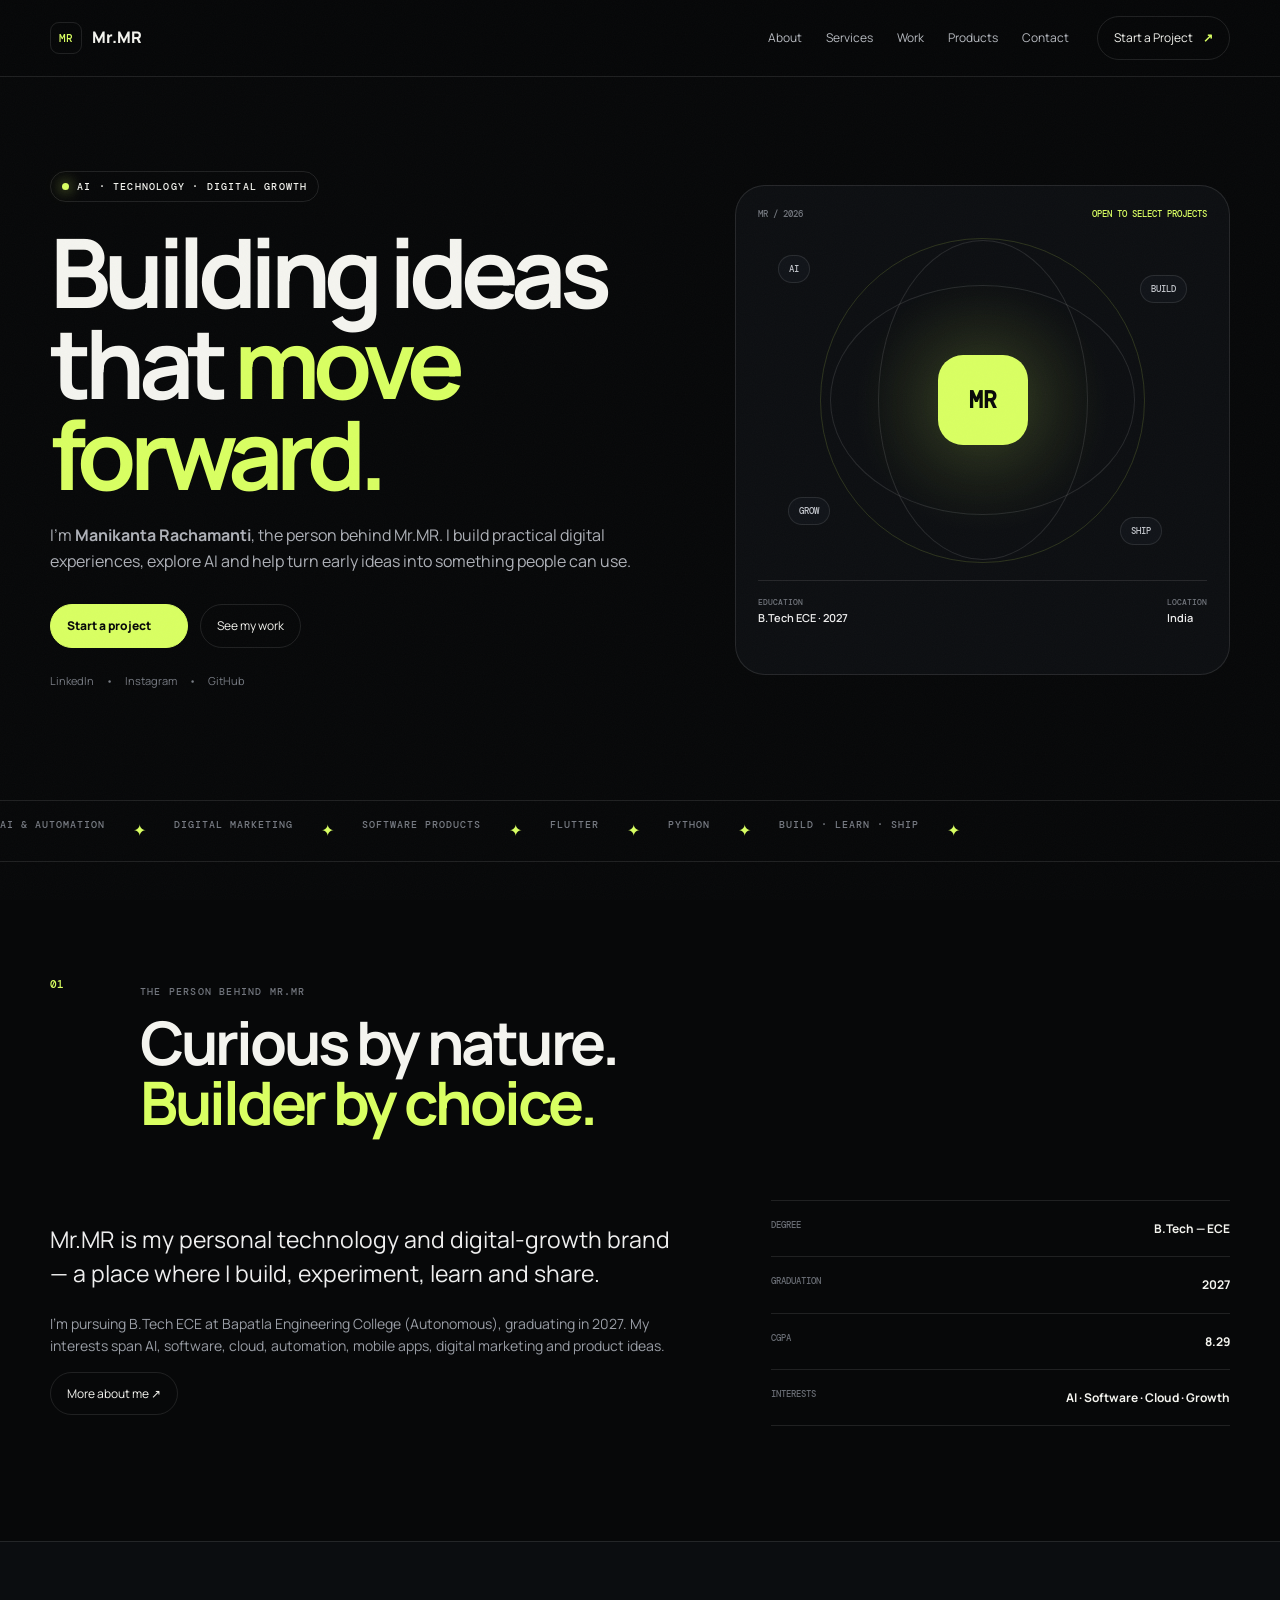
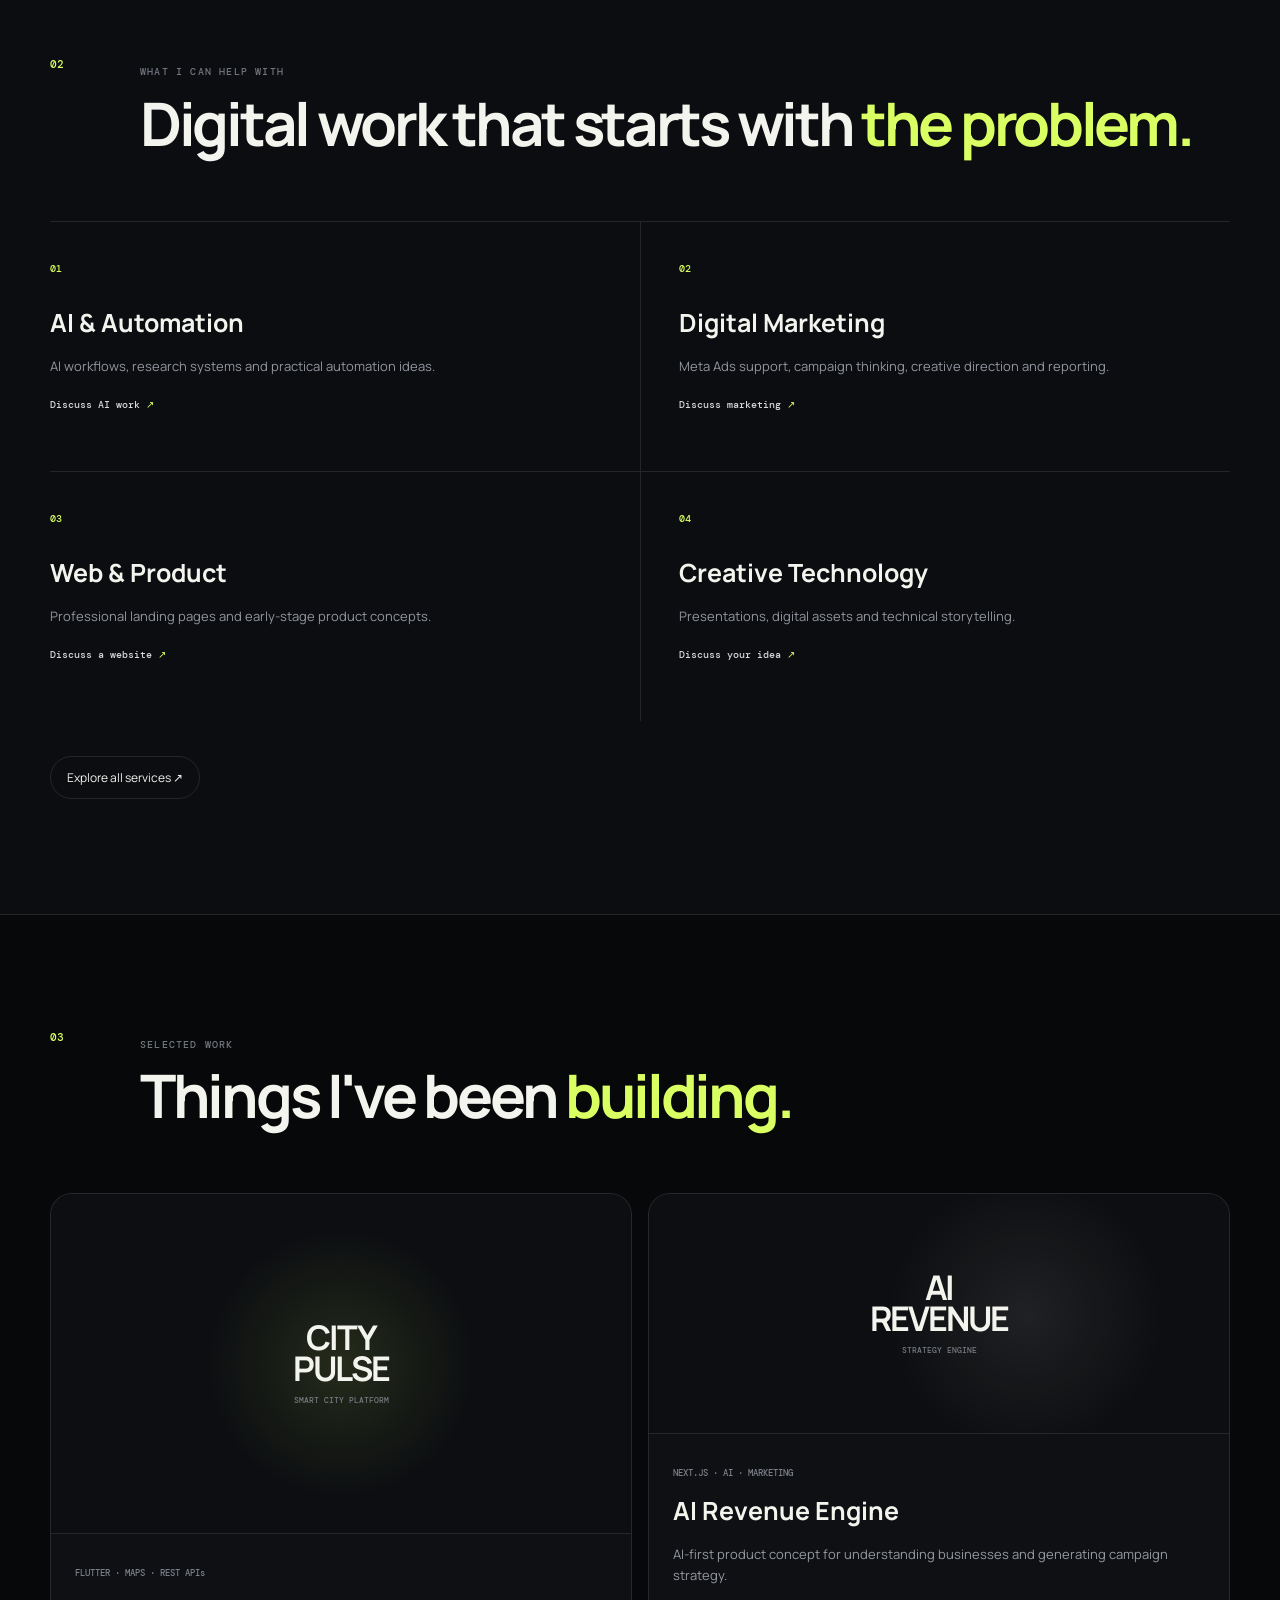
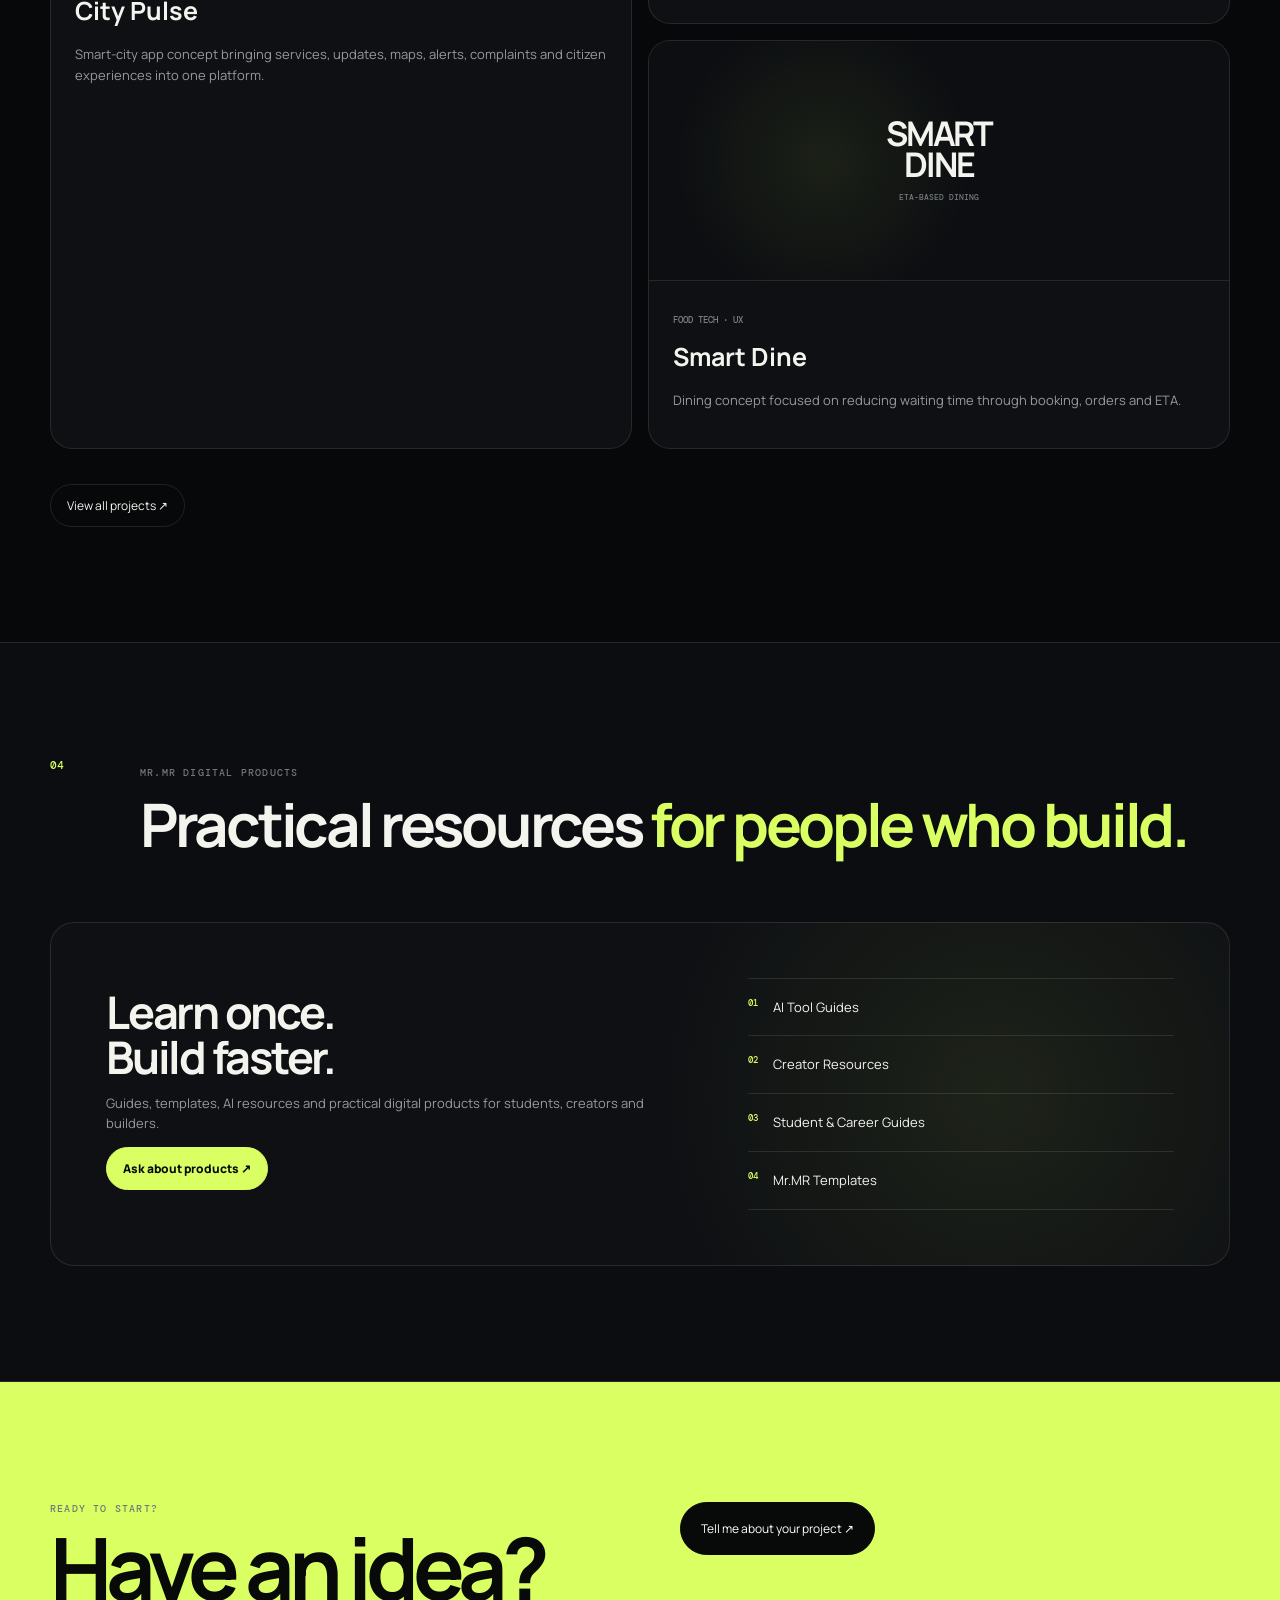
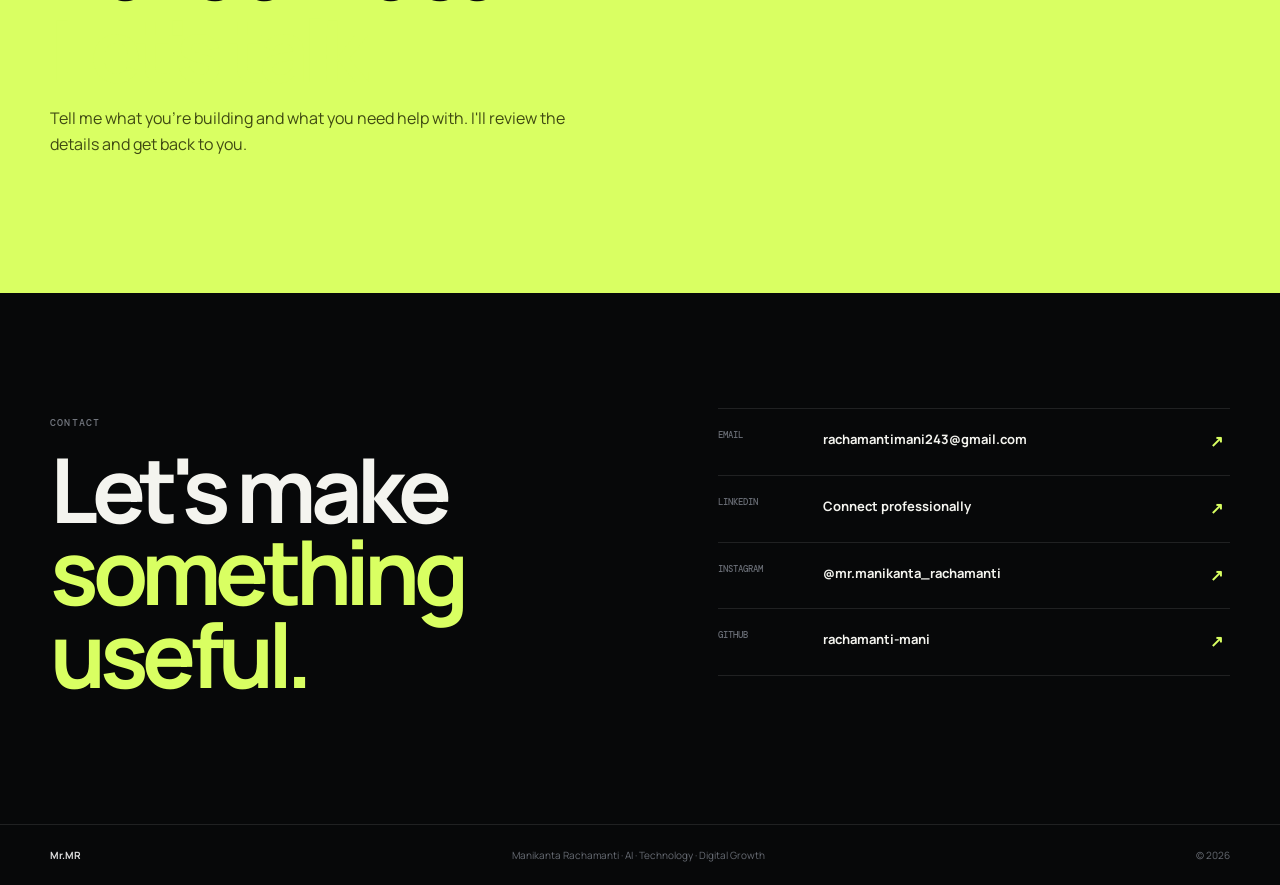
==== commit 4c33b62a: "Upgrade Mr.MR to V4 — Client Ready" ====
--- a/index.html
+++ b/index.html
@@ -1,202 +1,8 @@
-<!doctype html>
-<html lang="en">
-<head>
-  <meta charset="utf-8">
-  <meta name="viewport" content="width=device-width,initial-scale=1">
-  <meta name="description" content="Mr.MR — Manikanta Rachamanti. AI, technology, digital growth and practical product building.">
-  <meta name="theme-color" content="#070809">
-  <meta property="og:title" content="Mr.MR — Manikanta Rachamanti">
-  <meta property="og:description" content="AI • Technology • Digital Growth">
-  <title>Mr.MR — Manikanta Rachamanti</title>
-  <link rel="preconnect" href="https://fonts.googleapis.com">
-  <link rel="preconnect" href="https://fonts.gstatic.com" crossorigin>
-  <link href="https://fonts.googleapis.com/css2?family=DM+Mono:wght@400;500&family=Manrope:wght@400;500;600;700;800&display=swap" rel="stylesheet">
-  <link rel="stylesheet" href="styles.css">
-</head>
-<body>
-<div class="noise"></div>
-
-<header>
-  <div class="container nav">
-    <a href="#home" class="logo"><span>MR</span> Mr.MR</a>
-    <nav>
-      <a href="#about">About</a><a href="#services">Services</a><a href="#work">Work</a>
-      <a href="#products">Products</a><a href="#contact">Contact</a>
-    </nav>
-    <a class="nav-button" href="#start">Start a Project <b>↗</b></a>
-    <button class="menu" aria-label="Open menu"><i></i><i></i></button>
-  </div>
-</header>
-
-<main>
-<section class="hero" id="home">
-  <div class="container hero-grid">
-    <div class="hero-copy reveal">
-      <div class="eyebrow"><span></span> AI · TECHNOLOGY · DIGITAL GROWTH</div>
-      <h1>Building ideas that <em>move forward.</em></h1>
-      <p class="hero-sub">I'm <strong>Manikanta Rachamanti</strong>, the person behind Mr.MR. I build practical digital experiences, explore AI and help turn early ideas into something people can actually use.</p>
-      <div class="actions">
-        <a class="btn primary" href="#start">Start a project <b>↗</b></a>
-        <a class="btn secondary" href="#work">See my work</a>
-      </div>
-      <div class="social-mini">
-        <a href="https://www.linkedin.com/in/mani-kanta-532610437" target="_blank">LinkedIn</a><span>•</span>
-        <a href="https://www.instagram.com/mr.manikanta_rachamanti/" target="_blank">Instagram</a><span>•</span>
-        <a href="https://github.com/rachamanti-mani" target="_blank">GitHub</a>
-      </div>
-    </div>
-    <div class="hero-visual reveal delay">
-      <div class="profile-card">
-        <div class="profile-top"><span>MR / 2026</span><span class="live">AVAILABLE FOR SELECT PROJECTS</span></div>
-        <div class="profile-orbit"><div class="ring r1"></div><div class="ring r2"></div><div class="ring r3"></div><div class="core">MR</div><b class="chip c1">AI</b><b class="chip c2">BUILD</b><b class="chip c3">GROW</b><b class="chip c4">SHIP</b></div>
-        <div class="profile-bottom"><div><small>EDUCATION</small><strong>B.Tech ECE · 2027</strong></div><div><small>LOCATION</small><strong>India</strong></div></div>
-      </div>
-    </div>
-  </div>
-</section>
-
+<!doctype html><html lang="en"><head><meta charset="utf-8"><meta name="viewport" content="width=device-width,initial-scale=1"><meta name="description" content="Mr.MR — Manikanta Rachamanti"><title>Manikanta Rachamanti · Mr.MR</title><link rel="stylesheet" href="styles.css"></head><body><div class="noise"></div><header><div class="container nav"><a href="index.html" class="logo"><span>MR</span> Mr.MR</a><nav class="navlinks"><a class="" href="about.html">About</a><a class="" href="services.html">Services</a><a class="" href="projects.html">Work</a><a class="" href="index.html#products">Products</a><a href="index.html#contact">Contact</a></nav><a class="navcta" href="start-a-project.html">Start a Project <b>↗</b></a><button class="menu" aria-label="Open menu"><i></i><i></i></button></div></header><main><section class="hero" id="home"><div class="container hero-grid"><div class="reveal"><div class="eyebrow"><span></span> AI · TECHNOLOGY · DIGITAL GROWTH</div><h1>Building ideas that <em>move forward.</em></h1><p>I'm <strong>Manikanta Rachamanti</strong>, the person behind Mr.MR. I build practical digital experiences, explore AI and help turn early ideas into something people can use.</p><div class="actions"><a class="btn primary" href="start-a-project.html">Start a project <b>↗</b></a><a class="btn secondary" href="projects.html">See my work</a></div><div class="social"><a href="https://www.linkedin.com/in/mani-kanta-532610437" target="_blank">LinkedIn</a><span>•</span><a href="https://www.instagram.com/mr.manikanta_rachamanti/" target="_blank">Instagram</a><span>•</span><a href="https://github.com/rachamanti-mani" target="_blank">GitHub</a></div></div><div class="visual reveal delay"><div class="visualtop"><span>MR / 2026</span><span class="live">OPEN TO SELECT PROJECTS</span></div><div class="orbit"><div class="ring r1"></div><div class="ring r2"></div><div class="ring r3"></div><div class="core">MR</div><b class="chip c1">AI</b><b class="chip c2">BUILD</b><b class="chip c3">GROW</b><b class="chip c4">SHIP</b></div><div class="visualbottom"><div><small>EDUCATION</small><strong>B.Tech ECE · 2027</strong></div><div><small>LOCATION</small><strong>India</strong></div></div></div></div></section>
 <div class="ticker"><div><span>AI & AUTOMATION</span><i>✦</i><span>DIGITAL MARKETING</span><i>✦</i><span>SOFTWARE PRODUCTS</span><i>✦</i><span>FLUTTER</span><i>✦</i><span>PYTHON</span><i>✦</i><span>BUILD · LEARN · SHIP</span><i>✦</i></div></div>
-
-<section class="section" id="about">
-  <div class="container">
-    <div class="heading reveal"><span>01</span><div><small>ABOUT MR.MR</small><h2>A student today.<br><em>A builder for what's next.</em></h2></div></div>
-    <div class="two-col">
-      <div class="copy reveal">
-        <p class="lead">Mr.MR is my personal technology and digital-growth brand — a place where I build, experiment, learn and share.</p>
-        <p>I'm pursuing B.Tech in Electronics & Communication Engineering at Bapatla Engineering College (Autonomous), graduating in 2027. My interests span AI, software development, cloud, automation, mobile apps, digital marketing and product ideas.</p>
-        <p>I don't want to build things just to make them look impressive. I want to understand the problem first, then create a practical solution around it.</p>
-      </div>
-      <div class="facts reveal delay">
-        <div><small>DEGREE</small><strong>B.Tech — ECE</strong></div><div><small>COLLEGE</small><strong>Bapatla Engineering College</strong></div>
-        <div><small>GRADUATION</small><strong>2027</strong></div><div><small>CGPA</small><strong>8.29</strong></div>
-        <div><small>INTERESTS</small><strong>AI · Software · Cloud · Growth</strong></div><div><small>LANGUAGES</small><strong>English · Telugu</strong></div>
-      </div>
-    </div>
-  </div>
-</section>
-
-<section class="section dark" id="services">
-  <div class="container">
-    <div class="heading reveal"><span>02</span><div><small>WHAT I CAN HELP WITH</small><h2>From a rough idea<br><em>to a digital starting point.</em></h2></div></div>
-    <div class="service-grid">
-      <article class="service reveal"><b>01</b><h3>AI & Automation</h3><p>AI workflows, research systems, prompt-driven tools and practical automation ideas for projects and businesses.</p><a href="#start">Discuss AI work <span>↗</span></a></article>
-      <article class="service reveal delay"><b>02</b><h3>Digital Marketing</h3><p>Meta Ads support, campaign thinking, creative direction, audience research and simple performance reporting.</p><a href="#start">Discuss marketing <span>↗</span></a></article>
-      <article class="service reveal"><b>03</b><h3>Web & Product</h3><p>Professional landing pages, portfolio websites and early-stage product concepts focused on clarity and user experience.</p><a href="#start">Discuss a website <span>↗</span></a></article>
-      <article class="service reveal delay"><b>04</b><h3>Creative Technology</h3><p>Presentations, digital assets and technology storytelling that make technical ideas easier to understand.</p><a href="#start">Discuss your idea <span>↗</span></a></article>
-    </div>
-  </div>
-</section>
-
-<section class="section" id="work">
-  <div class="container">
-    <div class="heading reveal"><span>03</span><div><small>SELECTED PROJECTS</small><h2>Things I've been<br><em>building.</em></h2></div></div>
-    <div class="work-grid">
-      <article class="project featured reveal"><div class="project-art city"><strong>CITY<br>PULSE</strong><small>SMART CITY PLATFORM</small></div><div class="project-info"><small>FLUTTER · MAPS · REST APIs</small><h3>City Pulse</h3><p>Smart-city app concept bringing services, updates, maps, alerts, complaints and citizen experiences into one platform.</p><div class="tags"><i>Flutter</i><i>Google Maps</i><i>REST APIs</i></div></div></article>
-      <article class="project reveal delay"><div class="project-art ai"><strong>AI<br>REVENUE</strong><small>STRATEGY ENGINE</small></div><div class="project-info"><small>NEXT.JS · AI · MARKETING</small><h3>AI Revenue Engine</h3><p>AI-first product concept for understanding businesses, generating campaign strategy and explaining marketing performance.</p><div class="tags"><i>Next.js</i><i>AI</i><i>Meta Ads</i></div></div></article>
-      <article class="project reveal"><div class="project-art dine"><strong>SMART<br>DINE</strong><small>ETA-BASED DINING</small></div><div class="project-info"><small>FOOD TECH · UX · OPERATIONS</small><h3>Smart Dine</h3><p>Dining experience concept focused on reducing waiting time through booking, orders, tables and ETA-based arrival.</p><div class="tags"><i>Product</i><i>ETA</i><i>Food Tech</i></div></div></article>
-      <article class="project reveal"><div class="project-art wild"><strong>WILD<br>ALERT</strong><small>CROP PROTECTION</small></div><div class="project-info"><small>ESP32 · SENSORS · GSM</small><h3>Wild Animal Alert System</h3><p>IoT concept using sensors and alerts to help farmers respond to animal intrusion and reduce crop damage.</p><div class="tags"><i>ESP32</i><i>PIR</i><i>GSM</i></div></div></article>
-    </div>
-  </div>
-</section>
-
-<section class="section dark" id="experience">
-  <div class="container">
-    <div class="heading reveal"><span>04</span><div><small>EXPERIENCE & LEARNING</small><h2>Learning by <em>doing.</em></h2></div></div>
-    <div class="timeline">
-      <article class="timeline-item reveal"><time>2 MONTHS</time><div><small>SUMMER INDUSTRIAL INTERNSHIP</small><h3>Full Stack Python</h3><b>SiliQuan Technologies Pvt. Ltd.</b><p>Worked with Python and full-stack concepts, debugging and software development practices in an offline industrial internship.</p><div class="tags"><i>Python</i><i>Full Stack</i><i>Debugging</i><i>SDLC</i></div></div></article>
-      <article class="timeline-item reveal"><time>ONGOING</time><div><small>INDEPENDENT BUILDING</small><h3>AI · Software · Digital Growth</h3><b>Mr.MR</b><p>Exploring AI tools, automation, mobile apps, digital marketing and product ideas through hands-on projects.</p><div class="tags"><i>AI</i><i>Flutter</i><i>Automation</i><i>Digital Marketing</i></div></div></article>
-    </div>
-  </div>
-</section>
-
-<section class="section" id="products">
-  <div class="container">
-    <div class="heading reveal"><span>05</span><div><small>MR.MR DIGITAL PRODUCTS</small><h2>Practical resources<br><em>for people who build.</em></h2></div></div>
-    <div class="product-panel reveal">
-      <div><small>COMING TO THE LIBRARY</small><h3>Learn once.<br>Build faster.</h3><p>Guides, checklists, templates and AI resources for students, creators and builders. This area is ready for future Payhip products.</p><a class="btn primary" href="#contact">Ask about products ↗</a></div>
-      <div class="product-list"><div><b>01</b><span>AI Tool Guides</span></div><div><b>02</b><span>Creator Resources</span></div><div><b>03</b><span>Student & Career Guides</span></div><div><b>04</b><span>Mr.MR Templates</span></div></div>
-    </div>
-  </div>
-</section>
-
-<section class="section dark" id="why">
-  <div class="container">
-    <div class="heading reveal"><span>06</span><div><small>WHY MR.MR</small><h2>Understand.<br><em>Build. Improve.</em></h2></div></div>
-    <div class="why-grid"><div><b>01</b><h3>Start with the problem</h3><p>Before choosing a tool, I want to understand what actually needs to be solved.</p></div><div><b>02</b><h3>Keep it practical</h3><p>Solutions should be useful, understandable and realistic for the people who will use them.</p></div><div><b>03</b><h3>Keep improving</h3><p>Projects evolve. Feedback, testing and iteration are part of the process.</p></div></div>
-  </div>
-</section>
-
-<section class="start" id="start">
-  <div class="container start-grid">
-    <div class="reveal"><small>07 · CLIENT / BUSINESS INQUIRY</small><h2>Tell me what<br><em>you're building.</em></h2><p>Have a business, project or idea? Share a few details. It helps me understand what you need before we talk.</p><div class="direct"><span>Prefer a direct message?</span><a href="mailto:rachamantimani243@gmail.com">rachamantimani243@gmail.com ↗</a></div></div>
-    <div class="form-card reveal delay">
-      <form id="leadForm">
-        <div class="form-row"><label>YOUR NAME *<input required name="name" placeholder="Your name"></label><label>EMAIL *<input required type="email" name="email" placeholder="you@example.com"></label></div>
-        <div class="form-row"><label>BUSINESS / COMPANY<input name="business" placeholder="Company or business name"></label><label>PHONE / WHATSAPP<input name="phone" placeholder="+91 ..."></label></div>
-        <label>WHAT DO YOU NEED HELP WITH? *
-          <select required name="service"><option value="">Select a service</option><option>AI & Automation</option><option>Digital Marketing / Meta Ads</option><option>Website / Landing Page</option><option>App / Product Development</option><option>Creative / Presentation</option><option>Other</option></select>
-        </label>
-        <label>WEBSITE / INSTAGRAM / SOCIAL LINK<input name="link" placeholder="https://..."></label>
-        <label>APPROXIMATE BUDGET
-          <select name="budget"><option value="">Prefer not to say</option><option>Under ₹10,000</option><option>₹10,000 – ₹25,000</option><option>₹25,000 – ₹50,000</option><option>₹50,000+</option><option>Let's discuss</option></select>
-        </label>
-        <label>TELL ME ABOUT YOUR BUSINESS / PROJECT *
-          <textarea required name="message" rows="6" placeholder="What are you trying to build? What problem are you facing? What would you like help with?"></textarea>
-        </label>
-        <button class="submit" type="submit">Prepare my inquiry <span>↗</span></button>
-        <p class="form-note">Submitting opens your email app with the details prepared for Mr.MR. A future backend can make this a fully stored lead system.</p>
-        <div id="formStatus" class="status"></div>
-      </form>
-    </div>
-  </div>
-</section>
-
-<section class="contact" id="contact">
-  <div class="container contact-grid">
-    <div class="reveal"><small>08 · CONTACT</small><h2>Let's make<br><em>something useful.</em></h2></div>
-    <div class="contact-links reveal delay">
-      <a href="mailto:rachamantimani243@gmail.com"><small>EMAIL</small><strong>rachamantimani243@gmail.com</strong><b>↗</b></a>
-      <a href="https://www.linkedin.com/in/mani-kanta-532610437" target="_blank"><small>LINKEDIN</small><strong>Connect professionally</strong><b>↗</b></a>
-      <a href="https://www.instagram.com/mr.manikanta_rachamanti/" target="_blank"><small>INSTAGRAM</small><strong>@mr.manikanta_rachamanti</strong><b>↗</b></a>
-      <a href="https://github.com/rachamanti-mani" target="_blank"><small>GITHUB</small><strong>rachamanti-mani</strong><b>↗</b></a>
-    </div>
-  </div>
-</section>
-</main>
-
-<footer><div class="container"><strong>Mr.MR</strong><span>Manikanta Rachamanti · AI · Technology · Digital Growth</span><span>© 2026</span></div></footer>
-
-<script>
-const menu=document.querySelector('.menu'), nav=document.querySelector('nav');
-menu?.addEventListener('click',()=>nav.classList.toggle('open'));
-document.querySelectorAll('nav a').forEach(a=>a.addEventListener('click',()=>nav.classList.remove('open')));
-
-const obs=new IntersectionObserver(es=>es.forEach(e=>{if(e.isIntersecting)e.target.classList.add('visible')}),{threshold:.1});
-document.querySelectorAll('.reveal').forEach(e=>obs.observe(e));
-
-document.getElementById('leadForm').addEventListener('submit',function(e){
-  e.preventDefault();
-  const d=new FormData(this);
-  const subject=encodeURIComponent('Mr.MR Project Inquiry — '+(d.get('service')||'New Project'));
-  const body=encodeURIComponent(
-`NEW MR.MR INQUIRY
-
-Name: ${d.get('name')}
-Email: ${d.get('email')}
-Business / Company: ${d.get('business')}
-Phone / WhatsApp: ${d.get('phone')}
-Service: ${d.get('service')}
-Website / Social: ${d.get('link')}
-Budget: ${d.get('budget')}
-
-PROJECT DETAILS:
-${d.get('message')}
-
-Sent from the Mr.MR website.`
-  );
-  document.getElementById('formStatus').textContent='Opening your email app with the inquiry…';
-  window.location.href='mailto:rachamantimani243@gmail.com?subject='+subject+'&body='+body;
-});
-</script>
-</body>
-</html>+<section class="section"><div class="container"><div class="heading"><span>01</span><div><small>THE PERSON BEHIND MR.MR</small><h2>Curious by nature.<br><em>Builder by choice.</em></h2></div></div><div class="two"><div class="copy"><p class="lead">Mr.MR is my personal technology and digital-growth brand — a place where I build, experiment, learn and share.</p><p>I'm pursuing B.Tech ECE at Bapatla Engineering College (Autonomous), graduating in 2027. My interests span AI, software, cloud, automation, mobile apps, digital marketing and product ideas.</p><a class="btn secondary" href="about.html">More about me ↗</a></div><div class="facts"><div><small>DEGREE</small><strong>B.Tech — ECE</strong></div><div><small>GRADUATION</small><strong>2027</strong></div><div><small>CGPA</small><strong>8.29</strong></div><div><small>INTERESTS</small><strong>AI · Software · Cloud · Growth</strong></div></div></div></div></section>
+<section class="section dark"><div class="container"><div class="heading"><span>02</span><div><small>WHAT I CAN HELP WITH</small><h2>Digital work that starts with <em>the problem.</em></h2></div></div><div class="cards"><article class="card"><b>01</b><h3>AI & Automation</h3><p>AI workflows, research systems and practical automation ideas.</p><a href="start-a-project.html">Discuss AI work <span>↗</span></a></article><article class="card"><b>02</b><h3>Digital Marketing</h3><p>Meta Ads support, campaign thinking, creative direction and reporting.</p><a href="start-a-project.html">Discuss marketing <span>↗</span></a></article><article class="card"><b>03</b><h3>Web & Product</h3><p>Professional landing pages and early-stage product concepts.</p><a href="start-a-project.html">Discuss a website <span>↗</span></a></article><article class="card"><b>04</b><h3>Creative Technology</h3><p>Presentations, digital assets and technical storytelling.</p><a href="start-a-project.html">Discuss your idea <span>↗</span></a></article></div><div style="margin-top:35px"><a class="btn secondary" href="services.html">Explore all services ↗</a></div></div></section>
+<section class="section"><div class="container"><div class="heading"><span>03</span><div><small>SELECTED WORK</small><h2>Things I've been <em>building.</em></h2></div></div><div class="workgrid"><article class="project featured"><div class="art city"><strong>CITY<br>PULSE</strong><small>SMART CITY PLATFORM</small></div><div class="pbody"><small>FLUTTER · MAPS · REST APIs</small><h3>City Pulse</h3><p>Smart-city app concept bringing services, updates, maps, alerts, complaints and citizen experiences into one platform.</p></div></article><article class="project"><div class="art ai"><strong>AI<br>REVENUE</strong><small>STRATEGY ENGINE</small></div><div class="pbody"><small>NEXT.JS · AI · MARKETING</small><h3>AI Revenue Engine</h3><p>AI-first product concept for understanding businesses and generating campaign strategy.</p></div></article><article class="project"><div class="art dine"><strong>SMART<br>DINE</strong><small>ETA-BASED DINING</small></div><div class="pbody"><small>FOOD TECH · UX</small><h3>Smart Dine</h3><p>Dining concept focused on reducing waiting time through booking, orders and ETA.</p></div></article></div><div style="margin-top:35px"><a class="btn secondary" href="projects.html">View all projects ↗</a></div></div></section>
+<section class="section dark" id="products"><div class="container"><div class="heading"><span>04</span><div><small>MR.MR DIGITAL PRODUCTS</small><h2>Practical resources <em>for people who build.</em></h2></div></div><div class="product"><div><h3>Learn once.<br>Build faster.</h3><p>Guides, templates, AI resources and practical digital products for students, creators and builders.</p><a class="btn primary" href="mailto:rachamantimani243@gmail.com?subject=Mr.MR%20Digital%20Products">Ask about products ↗</a></div><div class="productlist"><div><b>01</b><span>AI Tool Guides</span></div><div><b>02</b><span>Creator Resources</span></div><div><b>03</b><span>Student & Career Guides</span></div><div><b>04</b><span>Mr.MR Templates</span></div></div></div></div></section>
+<section class="start"><div class="container startgrid"><div><div class="page-kicker">READY TO START?</div><h1>Have an idea?<br><em>Let's talk.</em></h1><p>Tell me what you're building and what you need help with. I'll review the details and get back to you.</p></div><div><a class="btn" href="start-a-project.html" style="background:#080909;color:#fff;border-color:#080909;padding:16px 20px">Tell me about your project ↗</a></div></div></section>
+<section class="contact"><div class="container contactgrid"><div><small class="page-kicker">CONTACT</small><h2>Let's make<br><em>something useful.</em></h2></div><div class="links"><a href="mailto:rachamantimani243@gmail.com"><small>EMAIL</small><strong>rachamantimani243@gmail.com</strong><b>↗</b></a><a href="https://www.linkedin.com/in/mani-kanta-532610437" target="_blank"><small>LINKEDIN</small><strong>Connect professionally</strong><b>↗</b></a><a href="https://www.instagram.com/mr.manikanta_rachamanti/" target="_blank"><small>INSTAGRAM</small><strong>@mr.manikanta_rachamanti</strong><b>↗</b></a><a href="https://github.com/rachamanti-mani" target="_blank"><small>GITHUB</small><strong>rachamanti-mani</strong><b>↗</b></a></div></div></section></main><footer><div class="container"><strong>Mr.MR</strong><span>Manikanta Rachamanti · AI · Technology · Digital Growth</span><span>© 2026</span></div></footer><script src="script.js"></script></body></html>
--- a/styles.css
+++ b/styles.css
@@ -1 +1,16 @@
-:root{--bg:#070809;--panel:#0e1013;--panel2:#111419;--text:#f4f4f0;--muted:#989ca4;--line:rgba(255,255,255,.1);--accent:#d9ff62;--max:1180px}*{box-sizing:border-box}html{scroll-behavior:smooth}body{margin:0;background:var(--bg);color:var(--text);font-family:Manrope,Arial,sans-serif;line-height:1.6}a{color:inherit;text-decoration:none}.container{width:min(calc(100% - 40px),var(--max));margin:auto}.noise{position:fixed;inset:0;pointer-events:none;z-index:30;opacity:.025;background-image:url("data:image/svg+xml,%3Csvg xmlns='http://www.w3.org/2000/svg' width='180' height='180'%3E%3Cfilter id='n'%3E%3CfeTurbulence type='fractalNoise' baseFrequency='.9' numOctaves='4'/%3E%3C/filter%3E%3Crect width='100%25' height='100%25' filter='url(%23n)'/%3E%3C/svg%3E")}header{position:fixed;z-index:20;top:0;left:0;right:0;background:rgba(7,8,9,.8);backdrop-filter:blur(18px);border-bottom:1px solid var(--line)}.nav{height:76px;display:flex;align-items:center;gap:30px}.logo{font-weight:800;font-size:18px;display:flex;align-items:center;gap:10px;margin-right:auto}.logo span{font:500 11px "DM Mono";color:var(--accent);border:1px solid var(--line);padding:9px;border-radius:9px}.nav nav{display:flex;gap:25px}.nav nav a{font-size:12px;color:#b8bbc1}.nav nav a:hover{color:var(--accent)}.nav-button,.btn{border-radius:999px;border:1px solid var(--line);padding:11px 16px;font-size:12px}.nav-button b,.btn b{color:var(--accent)}.menu{display:none;background:none;border:0}.menu i{display:block;width:24px;height:1px;background:#fff;margin:6px}.hero{padding:175px 0 105px;min-height:850px;display:flex;align-items:center}.hero-grid{display:grid;grid-template-columns:1.1fr .9fr;gap:80px;align-items:center}.eyebrow{font:500 10px "DM Mono";letter-spacing:.12em;border:1px solid var(--line);padding:8px 11px;border-radius:999px;display:inline-flex;gap:8px}.eyebrow span{width:7px;height:7px;background:var(--accent);border-radius:50%;box-shadow:0 0 14px var(--accent)}h1{font-size:clamp(55px,7.5vw,96px);line-height:.95;letter-spacing:-.07em;margin:25px 0}em{font-style:normal;color:var(--accent)}.hero-sub{max-width:670px;color:#aeb1b8;font-size:16px}.hero-sub strong{color:#eee}.actions{display:flex;gap:12px;margin-top:30px}.btn{display:inline-flex;gap:12px;align-items:center}.primary{background:var(--accent);color:#080909;border-color:var(--accent);font-weight:800}.secondary:hover,.nav-button:hover{border-color:#fff}.social-mini{display:flex;gap:11px;margin-top:25px;color:#747981;font-size:11px}.social-mini a:hover{color:var(--accent)}.profile-card{height:520px;border:1px solid var(--line);border-radius:30px;padding:22px;background:radial-gradient(circle at 50% 45%,rgba(217,255,98,.1),transparent 35%),#0d0f12}.profile-top,.profile-bottom{display:flex;justify-content:space-between;gap:15px;font:500 9px "DM Mono";color:#71757d}.live{color:var(--accent)}.profile-orbit{height:385px;display:grid;place-items:center;position:relative}.ring{position:absolute;border:1px solid rgba(255,255,255,.11);border-radius:50%}.r1{width:210px;height:330px}.r2{width:310px;height:230px}.r3{width:330px;height:330px;border-color:rgba(217,255,98,.15)}.core{width:90px;height:90px;border-radius:25px;background:var(--accent);color:#080909;display:grid;place-items:center;font:800 23px "DM Mono";box-shadow:0 0 80px rgba(217,255,98,.18)}.chip{position:absolute;font:500 9px "DM Mono";padding:7px 10px;border:1px solid var(--line);border-radius:999px;background:#101216;color:#bfc2c7}.c1{top:45px;left:30px}.c2{top:70px;right:20px}.c3{bottom:65px;left:25px}.c4{bottom:45px;right:50px}.profile-bottom{border-top:1px solid var(--line);padding-top:18px}.profile-bottom div{display:grid;gap:3px}.profile-bottom strong{font:600 11px Manrope;color:#eee}.ticker{overflow:hidden;border-top:1px solid var(--line);border-bottom:1px solid var(--line);white-space:nowrap}.ticker>div{width:max-content;display:flex;gap:28px;padding:17px 0;animation:move 28s linear infinite}.ticker span{font:500 10px "DM Mono";color:#777b83;letter-spacing:.1em}.ticker i{color:var(--accent);font-style:normal}@keyframes move{to{transform:translateX(-35%)}}.section{padding:120px 0}.dark{background:#0b0d10;border-top:1px solid var(--line);border-bottom:1px solid var(--line)}.heading{display:grid;grid-template-columns:70px 1fr;gap:20px;margin-bottom:65px}.heading>span{font:500 11px "DM Mono";color:var(--accent);padding-top:5px}.heading small,.start small,.contact small{font:500 10px "DM Mono";color:#767a82;letter-spacing:.12em}.heading h2{font-size:clamp(38px,5vw,60px);line-height:1;letter-spacing:-.055em;margin:10px 0}.two-col{display:grid;grid-template-columns:1.2fr .8fr;gap:100px}.copy .lead{font-size:23px;color:#eee;line-height:1.45}.copy p:not(.lead){color:#999da5;max-width:700px;font-size:14px}.facts{border-top:1px solid var(--line)}.facts div{padding:18px 0;border-bottom:1px solid var(--line);display:flex;justify-content:space-between;gap:20px}.facts small{font:500 9px "DM Mono";color:#666a72}.facts strong{font-size:12px;text-align:right}.service-grid{display:grid;grid-template-columns:1fr 1fr}.service{min-height:270px;padding:32px 40px 35px 0;border-top:1px solid var(--line)}.service:nth-child(even){padding-left:40px;border-left:1px solid var(--line)}.service>b{font:500 10px "DM Mono";color:var(--accent)}.service h3{font-size:26px;letter-spacing:-.04em;margin:25px 0 8px}.service p{color:#91959d;font-size:13px;max-width:450px}.service a{font:500 10px "DM Mono";color:#cfd1d5}.service a span{color:var(--accent)}.work-grid{display:grid;grid-template-columns:1fr 1fr;gap:16px}.project{background:#0e1013;border:1px solid var(--line);border-radius:22px;overflow:hidden;transition:.3s}.project:hover{transform:translateY(-5px);border-color:rgba(217,255,98,.35)}.project.featured{grid-row:span 2}.project-art{height:245px;display:grid;place-items:center;align-content:center;border-bottom:1px solid var(--line)}.featured .project-art{height:350px}.city{background:radial-gradient(circle,rgba(217,255,98,.12),transparent 40%),#0c0e11}.ai{background:radial-gradient(circle at 65%,rgba(255,255,255,.08),transparent 35%),#0c0e11}.dine{background:radial-gradient(circle at 30%,rgba(217,255,98,.08),transparent 35%),#0c0e11}.wild{background:radial-gradient(circle at 55%,rgba(217,255,98,.06),transparent 35%),#0c0e11}.project-art strong{font-size:34px;line-height:.9;letter-spacing:-.06em;text-align:center}.project-art small{font:500 8px "DM Mono";color:#777b82;margin-top:12px}.project-info{padding:24px}.project-info>small{font:500 9px "DM Mono";color:#7b7f87}.project-info h3{font-size:25px;margin:8px 0}.project-info p{font-size:13px;color:#9498a0}.tags{display:flex;flex-wrap:wrap;gap:6px;margin-top:16px}.tags i{font:500 9px "DM Mono";font-style:normal;color:#9da1a8;border:1px solid var(--line);padding:6px 8px;border-radius:999px}.timeline-item{display:grid;grid-template-columns:100px 1fr;gap:40px;border-top:1px solid var(--line);padding:35px 0}.timeline-item time{font:500 9px "DM Mono";color:#6f737a}.timeline-item small{font:500 9px "DM Mono";color:#747880}.timeline-item h3{font-size:27px;margin:7px 0 0}.timeline-item>b{font-size:12px;color:var(--accent)}.timeline-item p{max-width:750px;color:#979ba3;font-size:13px}.product-panel{display:grid;grid-template-columns:1.2fr .8fr;gap:70px;border:1px solid var(--line);border-radius:25px;padding:55px;background:radial-gradient(circle at 80%,rgba(217,255,98,.08),transparent 35%),#0e1013}.product-panel h3{font-size:45px;line-height:1;letter-spacing:-.05em;margin:12px 0}.product-panel p{color:#979ba2;font-size:13px;max-width:600px}.product-list{border-top:1px solid var(--line);align-self:center}.product-list div{display:flex;gap:15px;border-bottom:1px solid var(--line);padding:18px 0;font-size:13px}.product-list b{color:var(--accent);font:500 9px "DM Mono"}.why-grid{display:grid;grid-template-columns:repeat(3,1fr);gap:0}.why-grid>div{padding:30px 35px 30px 0;border-top:1px solid var(--line)}.why-grid>div+div{padding-left:35px;border-left:1px solid var(--line)}.why-grid b{font:500 10px "DM Mono";color:var(--accent)}.why-grid h3{font-size:20px}.why-grid p{color:#8e929a;font-size:13px}.start{padding:125px 0;background:var(--accent);color:#090a09}.start-grid{display:grid;grid-template-columns:1fr 1fr;gap:90px;align-items:start}.start h2,.contact h2{font-size:clamp(55px,7vw,90px);line-height:.92;letter-spacing:-.07em;margin:14px 0}.start h2 em,.contact h2 em{color:#1c2508}.start>div>p{max-width:520px;color:#3d4813}.direct{margin-top:35px;display:grid;gap:5px;font-size:12px}.direct a{font-weight:800}.form-card{background:#0b0d0f;color:#f4f4f0;border-radius:24px;padding:28px}.form-card label{display:grid;gap:7px;margin-bottom:15px;font:500 9px "DM Mono";color:#858a92;letter-spacing:.06em}.form-row{display:grid;grid-template-columns:1fr 1fr;gap:14px}input,select,textarea{width:100%;background:#12151a;border:1px solid #242830;color:#eee;border-radius:10px;padding:13px;font:500 12px Manrope;outline:0}input:focus,select:focus,textarea:focus{border-color:var(--accent)}textarea{resize:vertical}.submit{width:100%;border:0;background:var(--accent);color:#080909;padding:14px;border-radius:10px;font-weight:800;cursor:pointer}.submit span{float:right}.form-note{font-size:9px;color:#666b74;line-height:1.5}.status{font-size:11px;color:var(--accent);min-height:18px}.contact{padding:120px 0;background:#070809}.contact-grid{display:grid;grid-template-columns:1fr .9fr;gap:100px}.contact-links{border-top:1px solid var(--line)}.contact-links a{display:grid;grid-template-columns:90px 1fr 20px;align-items:center;gap:15px;padding:20px 0;border-bottom:1px solid var(--line)}.contact-links small{color:#666a72}.contact-links strong{font-size:13px}.contact-links b{color:var(--accent)}footer{border-top:1px solid var(--line);padding:22px 0;color:#666a72;font-size:10px}footer .container{display:flex;justify-content:space-between;gap:20px}footer strong{color:#ddd}.reveal{opacity:0;transform:translateY(18px);transition:.7s}.reveal.visible{opacity:1;transform:none}.delay{transition-delay:.12s}@media(max-width:900px){.nav nav{display:none;position:absolute;left:20px;right:20px;top:68px;background:#111318;border:1px solid var(--line);border-radius:15px;padding:15px;flex-direction:column}.nav nav.open{display:flex}.menu{display:block}.nav-button{display:none}.hero-grid,.two-col,.start-grid,.contact-grid,.product-panel{grid-template-columns:1fr}.hero{padding-top:135px}.profile-card{height:450px}.profile-orbit{height:320px}.why-grid{grid-template-columns:1fr}.why-grid>div+div{padding-left:0;border-left:0}.start-grid{gap:50px}}@media(max-width:650px){.container{width:calc(100% - 28px)}.section{padding:80px 0}.heading{grid-template-columns:40px 1fr;gap:7px;margin-bottom:45px}.hero h1{font-size:clamp(46px,15vw,68px)}.actions{flex-direction:column}.btn{justify-content:center}.work-grid,.service-grid{grid-template-columns:1fr}.project.featured{grid-row:auto}.featured .project-art{height:260px}.project-art{height:220px}.service,.service:nth-child(even){padding:25px 0;border-left:0}.form-row{grid-template-columns:1fr}.product-panel{padding:28px}.product-panel h3{font-size:36px}.timeline-item{grid-template-columns:1fr;gap:8px}footer .container{flex-direction:column}.contact-links a{grid-template-columns:75px 1fr 15px}}
+@import url('https://fonts.googleapis.com/css2?family=DM+Mono:wght@400;500&family=Manrope:wght@400;500;600;700;800&display=swap');
+:root{--bg:#070809;--panel:#0e1013;--panel2:#12151a;--text:#f4f4ef;--muted:#92969f;--line:rgba(255,255,255,.1);--accent:#d9ff62;--max:1180px}
+*{box-sizing:border-box}html{scroll-behavior:smooth}body{margin:0;background:var(--bg);color:var(--text);font-family:Manrope,Arial,sans-serif;line-height:1.6}a{color:inherit;text-decoration:none}.container{width:min(calc(100% - 40px),var(--max));margin:auto}.noise{position:fixed;inset:0;pointer-events:none;z-index:50;opacity:.025;background-image:url("data:image/svg+xml,%3Csvg xmlns='http://www.w3.org/2000/svg' width='180' height='180'%3E%3Cfilter id='n'%3E%3CfeTurbulence type='fractalNoise' baseFrequency='.9' numOctaves='4'/%3E%3C/filter%3E%3Crect width='100%25' height='100%25' filter='url(%23n)'/%3E%3C/svg%3E")}
+header{position:fixed;z-index:40;inset:0 0 auto;background:rgba(7,8,9,.8);backdrop-filter:blur(18px);border-bottom:1px solid var(--line)}.nav{height:76px;display:flex;align-items:center;gap:28px}.logo{display:flex;gap:10px;align-items:center;font-weight:800;margin-right:auto}.logo span{font:500 11px "DM Mono";color:var(--accent);border:1px solid var(--line);border-radius:9px;padding:8px}.navlinks{display:flex;gap:24px}.navlinks a{font-size:12px;color:#b8bbc1}.navlinks a:hover,.active{color:var(--accent)!important}.navcta,.btn{display:inline-flex;align-items:center;gap:10px;border:1px solid var(--line);border-radius:999px;padding:11px 16px;font-size:12px}.navcta:hover{border-color:#fff}.navcta b,.btn b{color:var(--accent)}.menu{display:none;background:none;border:0}.menu i{display:block;width:24px;height:1px;background:#fff;margin:6px}
+.hero{min-height:800px;padding:160px 0 100px;display:flex;align-items:center}.hero-grid{display:grid;grid-template-columns:1.1fr .9fr;gap:80px;align-items:center}.eyebrow{display:inline-flex;gap:8px;align-items:center;font:500 10px "DM Mono";letter-spacing:.12em;border:1px solid var(--line);border-radius:999px;padding:8px 11px}.eyebrow span{width:7px;height:7px;background:var(--accent);border-radius:50%;box-shadow:0 0 14px var(--accent)}h1{font-size:clamp(55px,7.5vw,96px);line-height:.95;letter-spacing:-.07em;margin:24px 0}em{font-style:normal;color:var(--accent)}.hero p{color:#aeb1b8;max-width:680px;font-size:16px}.actions{display:flex;gap:12px;margin-top:30px}.primary{background:var(--accent);color:#080909;border-color:var(--accent);font-weight:800}.secondary:hover{border-color:#fff}.social{display:flex;gap:12px;color:#777b83;font-size:11px;margin-top:24px}.social a:hover{color:var(--accent)}
+.visual{height:490px;border:1px solid var(--line);border-radius:30px;padding:22px;background:radial-gradient(circle at 50% 45%,rgba(217,255,98,.1),transparent 35%),#0d0f12}.visualtop,.visualbottom{display:flex;justify-content:space-between;font:500 9px "DM Mono";color:#72767d}.live{color:var(--accent)}.orbit{height:360px;display:grid;place-items:center;position:relative}.ring{position:absolute;border:1px solid rgba(255,255,255,.11);border-radius:50%}.r1{width:210px;height:320px}.r2{width:305px;height:230px}.r3{width:325px;height:325px;border-color:rgba(217,255,98,.15)}.core{width:90px;height:90px;border-radius:25px;background:var(--accent);color:#090a09;display:grid;place-items:center;font:800 23px "DM Mono";box-shadow:0 0 80px rgba(217,255,98,.18)}.chip{position:absolute;border:1px solid var(--line);border-radius:999px;background:#111419;color:#c1c4ca;padding:7px 10px;font:500 9px "DM Mono"}.c1{top:35px;left:20px}.c2{top:55px;right:20px}.c3{bottom:55px;left:30px}.c4{bottom:35px;right:45px}.visualbottom{border-top:1px solid var(--line);padding-top:17px}.visualbottom div{display:grid;gap:3px}.visualbottom strong{font:600 11px Manrope;color:#eee}
+.ticker{overflow:hidden;border-block:1px solid var(--line)}.ticker>div{width:max-content;display:flex;gap:28px;padding:17px 0;animation:scroll 28s linear infinite}.ticker span{font:500 10px "DM Mono";letter-spacing:.1em;color:#777b83}.ticker i{color:var(--accent);font-style:normal}@keyframes scroll{to{transform:translateX(-35%)}}
+.section{padding:115px 0}.dark{background:#0b0d10;border-block:1px solid var(--line)}.heading{display:grid;grid-template-columns:70px 1fr;gap:20px;margin-bottom:58px}.heading>span{font:500 11px "DM Mono";color:var(--accent)}.heading small,.page-kicker{font:500 10px "DM Mono";letter-spacing:.12em;color:#72767e}.heading h2{font-size:clamp(38px,5vw,60px);line-height:1;letter-spacing:-.055em;margin:10px 0}.two{display:grid;grid-template-columns:1.15fr .85fr;gap:100px}.lead{font-size:23px;line-height:1.45;color:#eee}.copy p:not(.lead){color:#999da5;font-size:14px}.facts{border-top:1px solid var(--line)}.facts div{display:flex;justify-content:space-between;gap:20px;padding:18px 0;border-bottom:1px solid var(--line)}.facts small{font:500 9px "DM Mono";color:#686c73}.facts strong{font-size:12px;text-align:right}
+.cards{display:grid;grid-template-columns:1fr 1fr}.card{padding:32px 38px 34px 0;border-top:1px solid var(--line);min-height:250px}.card:nth-child(even){padding-left:38px;border-left:1px solid var(--line)}.card>b{font:500 10px "DM Mono";color:var(--accent)}.card h3{font-size:25px;margin:24px 0 8px}.card p{color:#92969e;font-size:13px}.card a{font:500 10px "DM Mono";color:#d5d7db}.card a span{color:var(--accent)}
+.workgrid{display:grid;grid-template-columns:1fr 1fr;gap:16px}.project{border:1px solid var(--line);border-radius:22px;overflow:hidden;background:#0e1013;transition:.3s}.project:hover{transform:translateY(-5px);border-color:rgba(217,255,98,.35)}.project.featured{grid-row:span 2}.art{height:240px;display:grid;place-items:center;align-content:center;border-bottom:1px solid var(--line)}.featured .art{height:340px}.city{background:radial-gradient(circle,rgba(217,255,98,.12),transparent 40%),#0c0e11}.ai{background:radial-gradient(circle at 65%,rgba(255,255,255,.08),transparent 35%),#0c0e11}.dine{background:radial-gradient(circle at 30%,rgba(217,255,98,.08),transparent 35%),#0c0e11}.wild{background:radial-gradient(circle at 55%,rgba(217,255,98,.06),transparent 35%),#0c0e11}.art strong{font-size:34px;line-height:.9;text-align:center;letter-spacing:-.06em}.art small{font:500 8px "DM Mono";color:#777b82;margin-top:12px}.pbody{padding:24px}.pbody>small{font:500 9px "DM Mono";color:#7b7f87}.pbody h3{font-size:25px;margin:7px 0}.pbody p{font-size:13px;color:#9699a1}.tags{display:flex;flex-wrap:wrap;gap:6px;margin-top:15px}.tags i{font:500 9px "DM Mono";font-style:normal;color:#9da1a8;border:1px solid var(--line);padding:6px 8px;border-radius:999px}
+.timeline{border-top:1px solid var(--line)}.timeline article{display:grid;grid-template-columns:100px 1fr;gap:40px;padding:34px 0;border-bottom:1px solid var(--line)}.timeline time{font:500 9px "DM Mono";color:#6d7178}.timeline small{font:500 9px "DM Mono";color:#747880}.timeline h3{font-size:27px;margin:7px 0}.timeline b{font-size:12px;color:var(--accent)}.timeline p{max-width:760px;color:#969aa2;font-size:13px}
+.product{display:grid;grid-template-columns:1.15fr .85fr;gap:65px;border:1px solid var(--line);border-radius:24px;padding:55px;background:radial-gradient(circle at 80%,rgba(217,255,98,.08),transparent 35%),#0e1013}.product h3{font-size:45px;line-height:1;letter-spacing:-.05em;margin:12px 0}.product p{font-size:13px;color:#979aa2;max-width:590px}.productlist{border-top:1px solid var(--line);align-self:center}.productlist div{padding:18px 0;border-bottom:1px solid var(--line);display:flex;gap:15px;font-size:13px}.productlist b{font:500 9px "DM Mono";color:var(--accent)}
+.start{background:var(--accent);color:#080909;padding:120px 0}.startgrid{display:grid;grid-template-columns:1fr 1fr;gap:80px}.start h1{font-size:clamp(52px,7vw,86px);margin:12px 0}.start p{color:#3f4a12;max-width:540px}.direct{margin-top:30px;display:grid;gap:5px;font-size:12px}.direct a{font-weight:800}.form{background:#0b0d0f;color:#f3f3ee;border-radius:24px;padding:28px}.form label{display:grid;gap:7px;margin-bottom:15px;font:500 9px "DM Mono";color:#858a92}.formrow{display:grid;grid-template-columns:1fr 1fr;gap:14px}input,select,textarea{width:100%;background:#12151a;border:1px solid #252a31;color:#eee;border-radius:10px;padding:13px;font:500 12px Manrope;outline:0}input:focus,select:focus,textarea:focus{border-color:var(--accent)}textarea{resize:vertical}.submit{width:100%;border:0;border-radius:10px;background:var(--accent);color:#080909;padding:14px;font-weight:800;cursor:pointer}.submit:disabled{opacity:.55}.note{font-size:9px;color:#666b74}.status{min-height:20px;color:var(--accent);font-size:11px}.contact{padding:115px 0}.contactgrid{display:grid;grid-template-columns:1fr .9fr;gap:100px}.contact h2{font-size:clamp(55px,7vw,90px);line-height:.92;letter-spacing:-.07em;margin:14px 0}.links{border-top:1px solid var(--line)}.links a{display:grid;grid-template-columns:90px 1fr 20px;gap:15px;padding:20px 0;border-bottom:1px solid var(--line)}.links small{font:500 9px "DM Mono";color:#676b73}.links strong{font-size:13px}.links b{color:var(--accent)}footer{border-top:1px solid var(--line);padding:22px 0;color:#676b73;font-size:10px}footer .container{display:flex;justify-content:space-between;gap:20px}footer strong{color:#ddd}
+.pagehero{padding:155px 0 80px;border-bottom:1px solid var(--line)}.pagehero h1{max-width:850px}.pagehero p{max-width:680px;color:#999da5;font-size:16px}.crumb{font:500 10px "DM Mono";color:#72767e}.crumb a:hover{color:var(--accent)}
+.reveal{opacity:0;transform:translateY(18px);transition:.7s}.reveal.visible{opacity:1;transform:none}.delay{transition-delay:.12s}
+@media(max-width:900px){.navlinks{display:none;position:absolute;top:68px;left:20px;right:20px;background:#111318;border:1px solid var(--line);border-radius:15px;padding:15px;flex-direction:column}.navlinks.open{display:flex}.menu{display:block}.navcta{display:none}.hero-grid,.two,.product,.startgrid,.contactgrid{grid-template-columns:1fr}.visual{height:450px}.cards{grid-template-columns:1fr}.card,.card:nth-child(even){padding:28px 0;border-left:0}.workgrid{grid-template-columns:1fr}.project.featured{grid-row:auto}.featured .art{height:270px}}@media(max-width:650px){.container{width:calc(100% - 28px)}.section{padding:80px 0}.heading{grid-template-columns:40px 1fr;gap:7px;margin-bottom:45px}.hero{padding-top:130px}.hero h1{font-size:clamp(46px,15vw,68px)}.actions{flex-direction:column}.btn{justify-content:center}.formrow{grid-template-columns:1fr}.product{padding:28px}.product h3{font-size:36px}.timeline article{grid-template-columns:1fr;gap:8px}.links a{grid-template-columns:75px 1fr 15px}footer .container{flex-direction:column}}
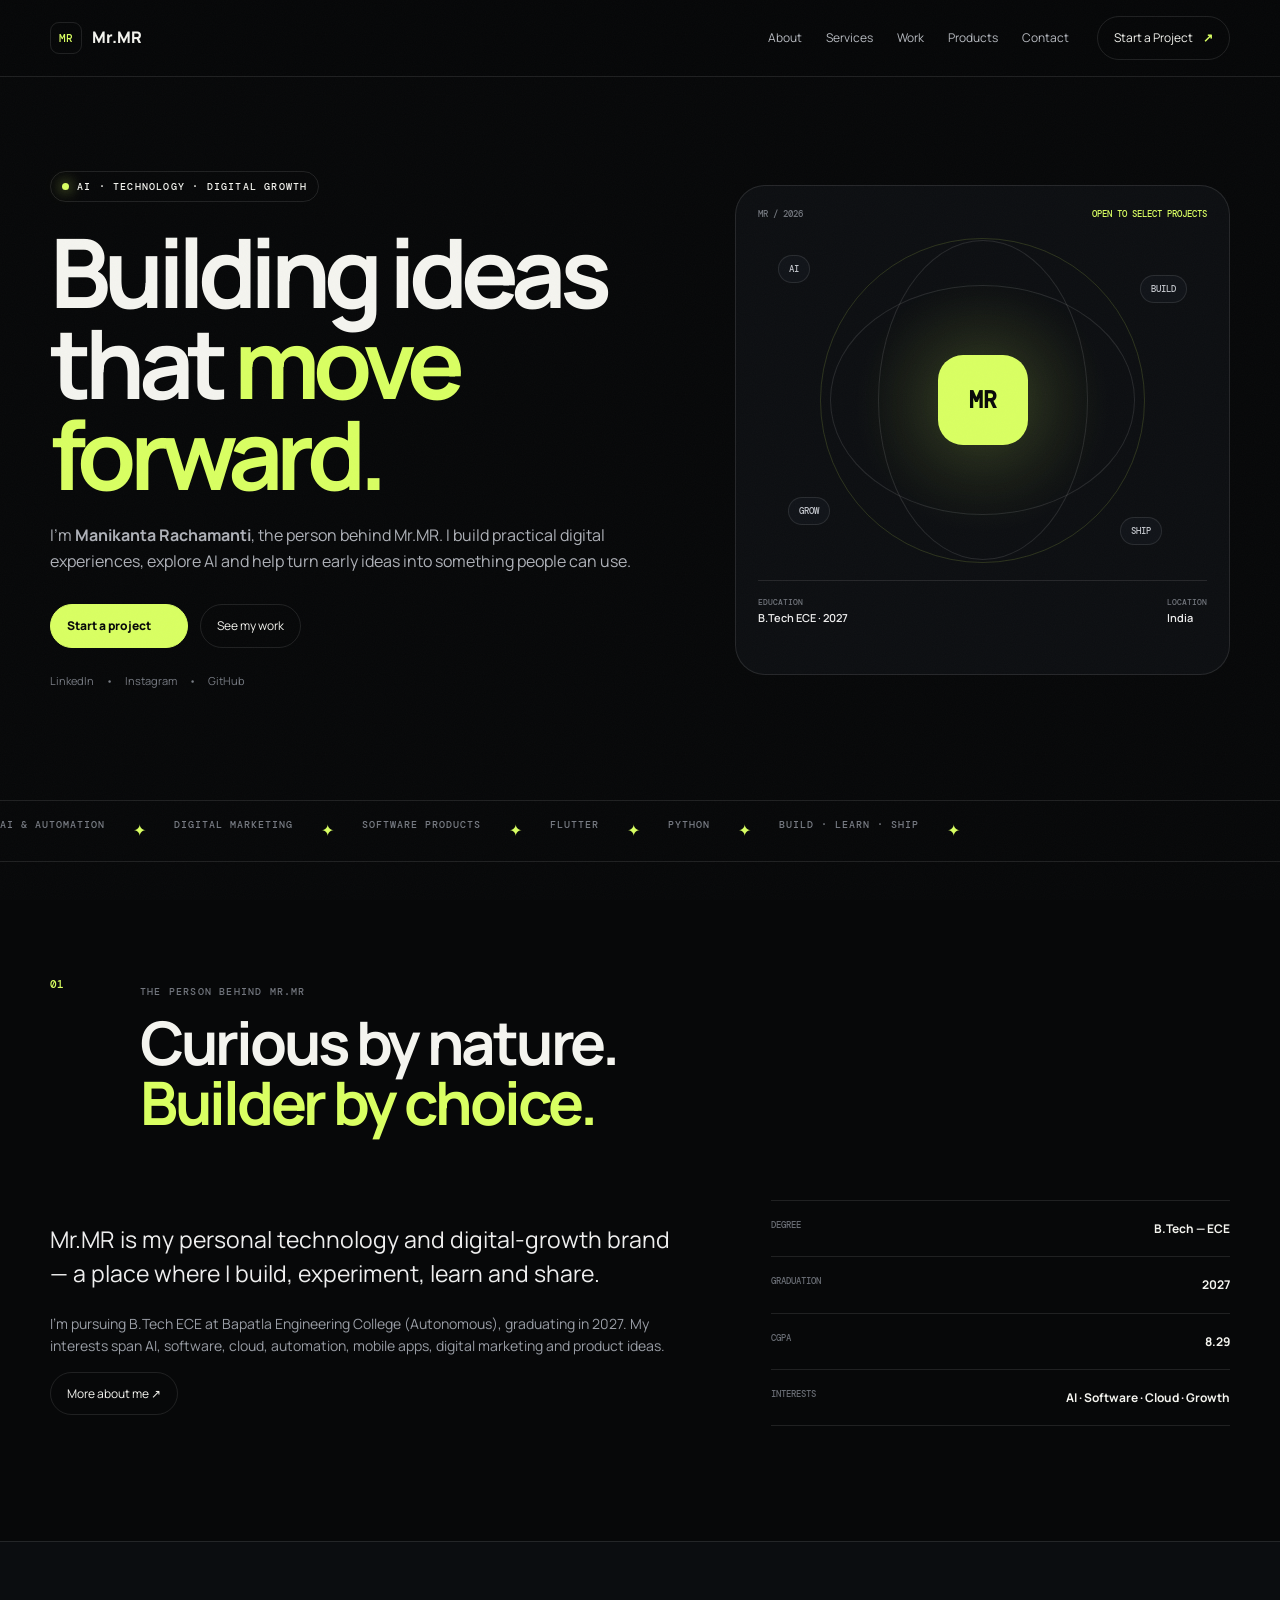
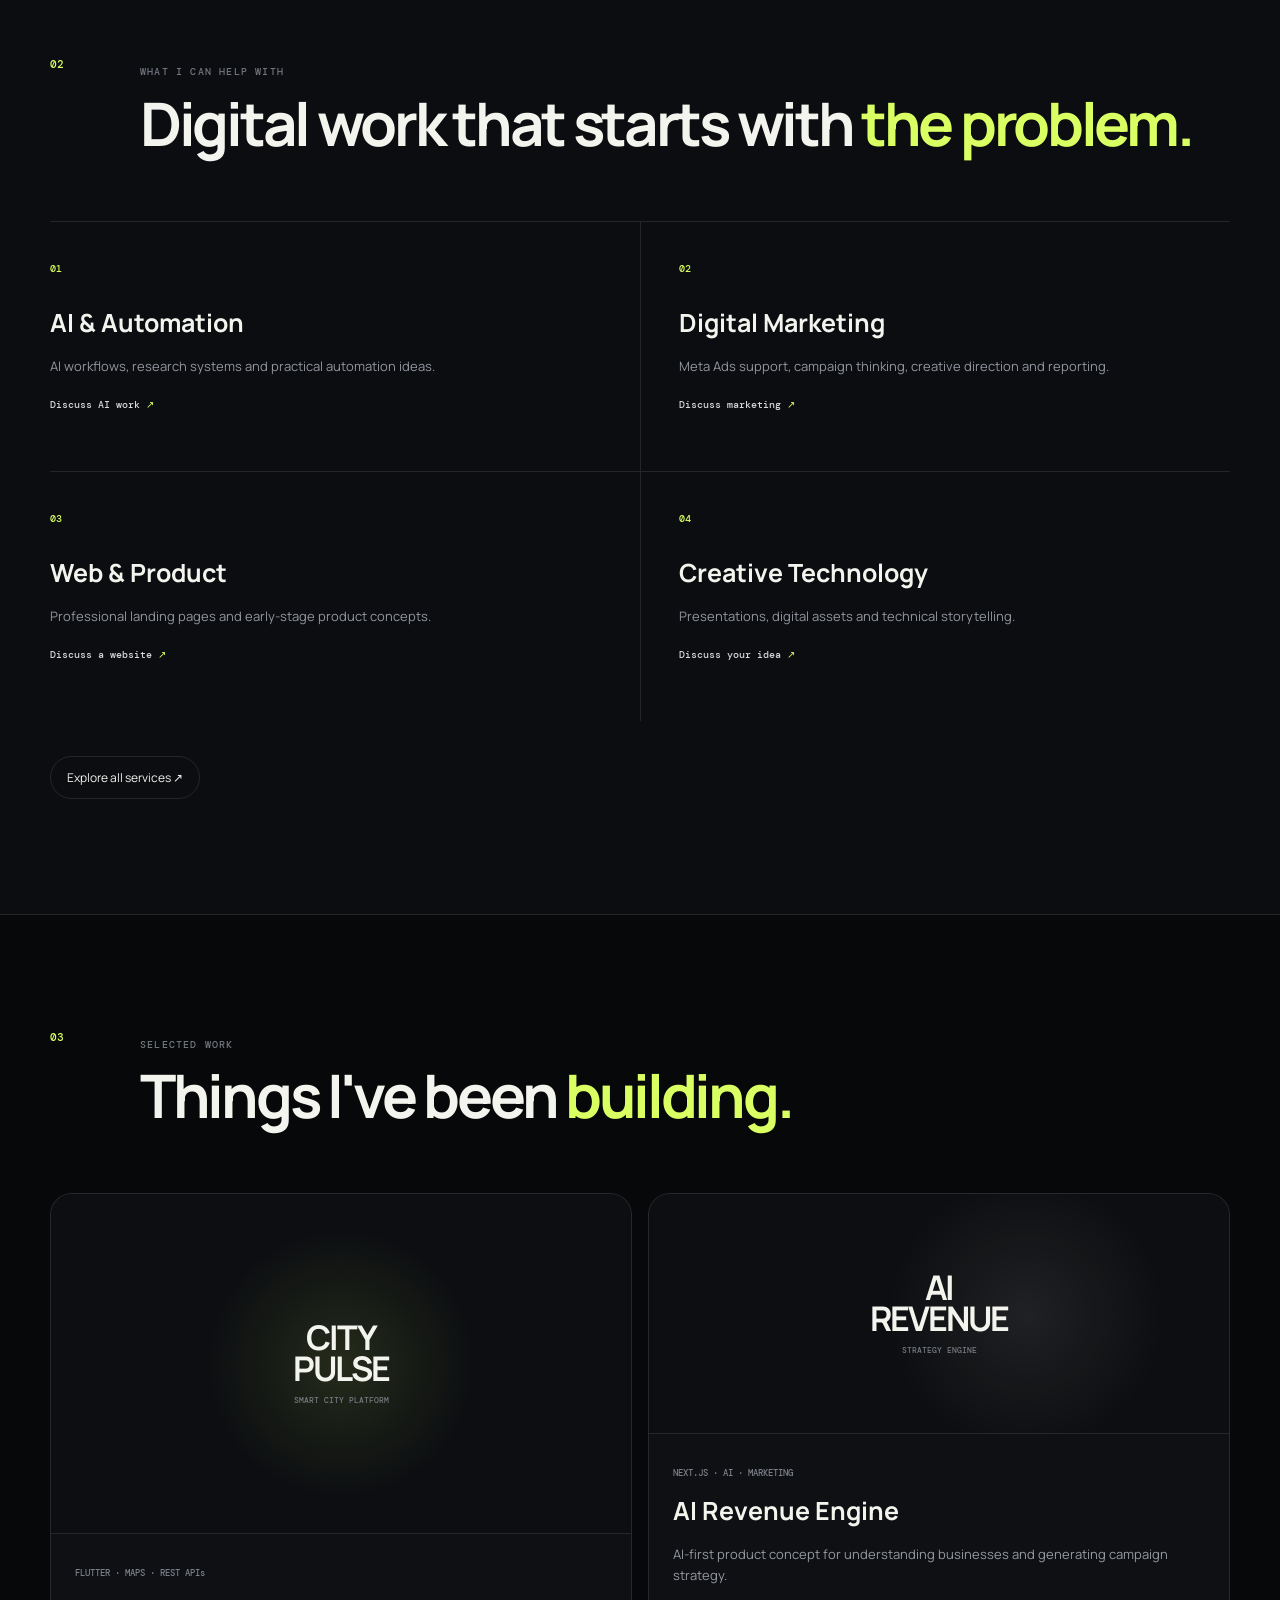
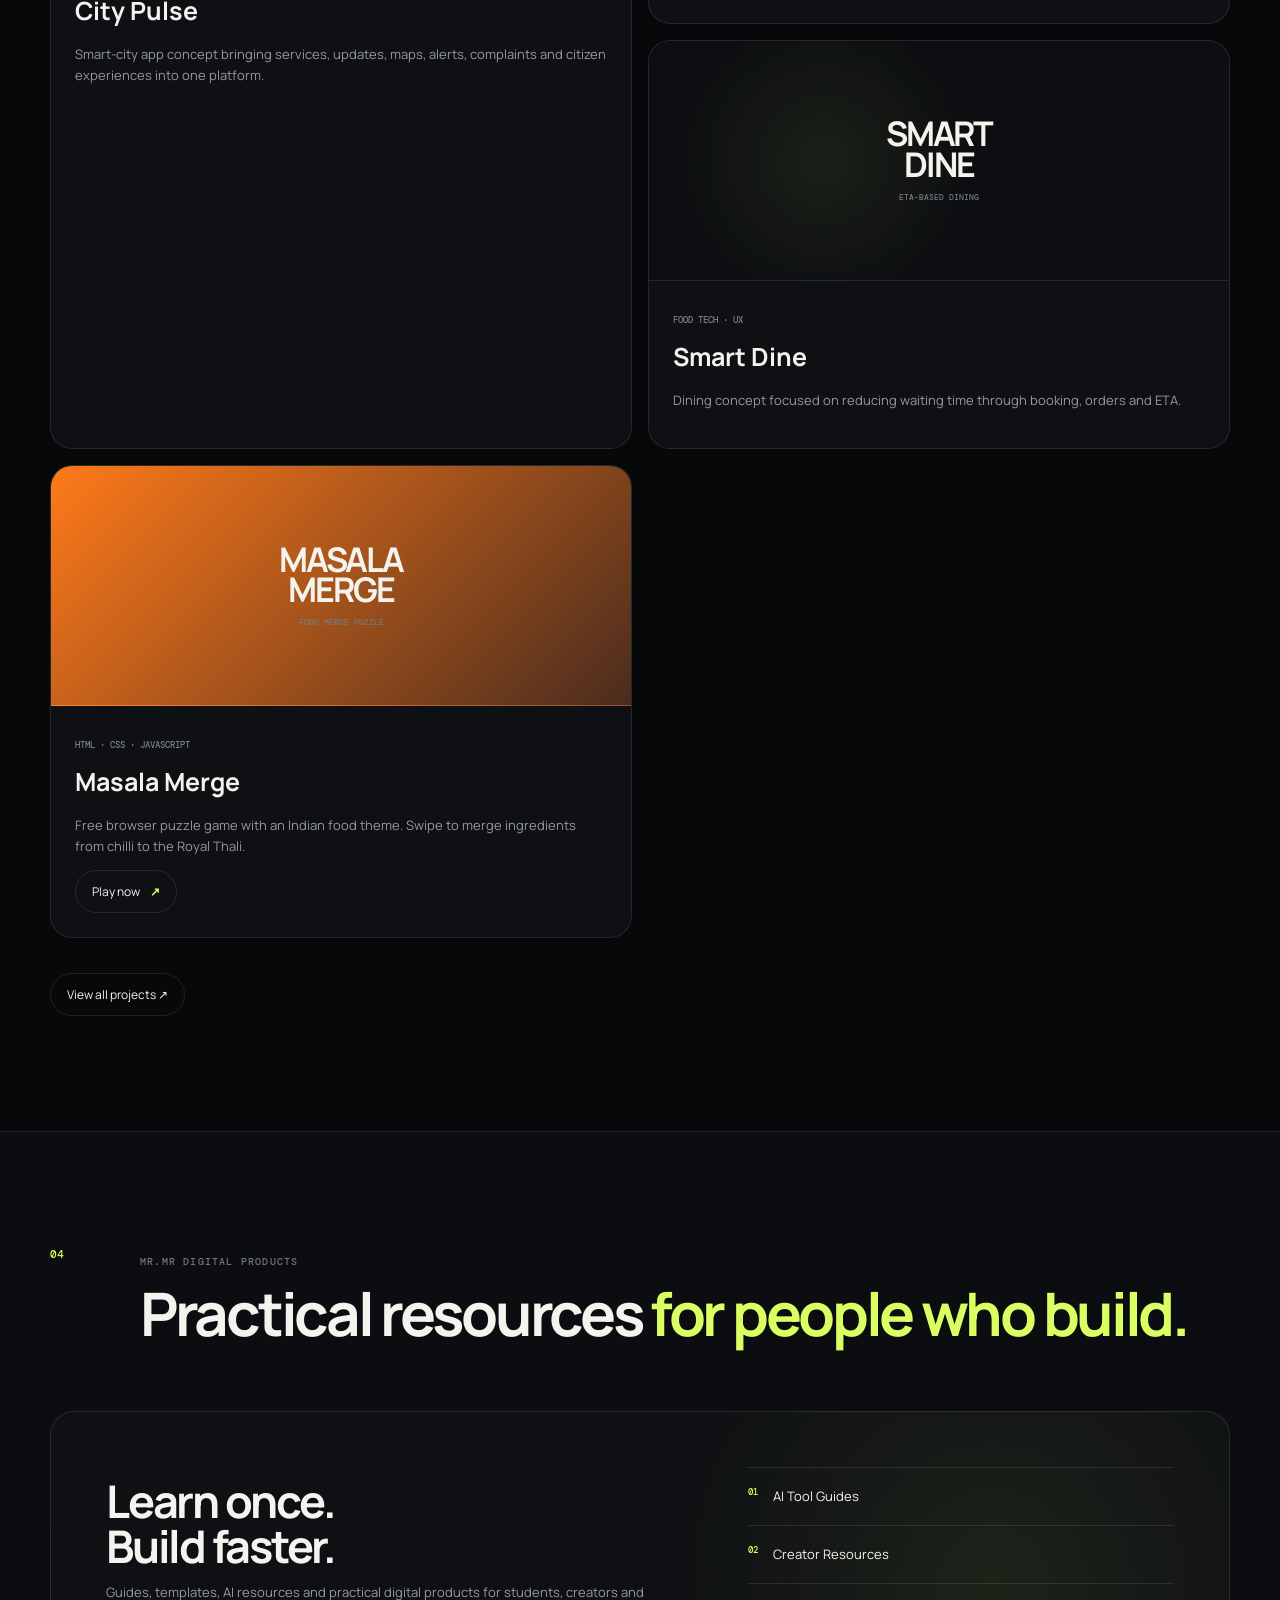
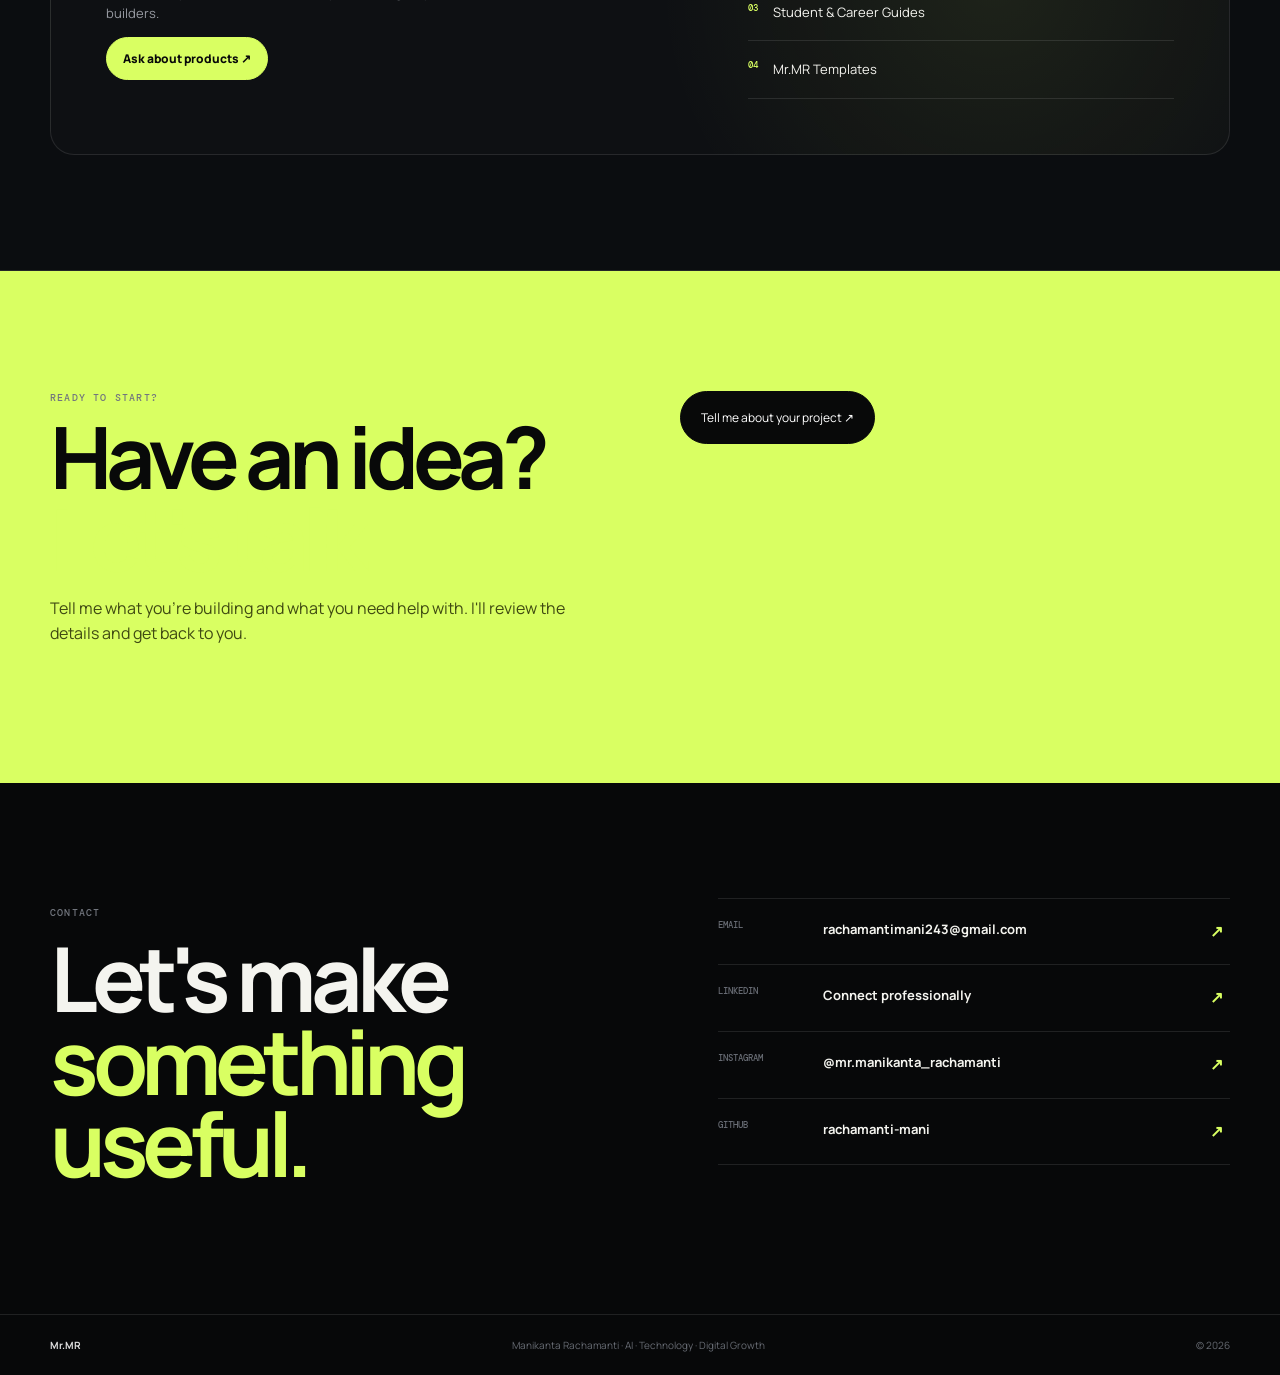
==== commit e6306434: "Add files via upload" ====
--- a/index.html
+++ b/index.html
@@ -1,8 +1,8 @@
-<!doctype html><html lang="en"><head><meta charset="utf-8"><meta name="viewport" content="width=device-width,initial-scale=1"><meta name="description" content="Mr.MR — Manikanta Rachamanti"><title>Manikanta Rachamanti · Mr.MR</title><link rel="stylesheet" href="styles.css"></head><body><div class="noise"></div><header><div class="container nav"><a href="index.html" class="logo"><span>MR</span> Mr.MR</a><nav class="navlinks"><a class="" href="about.html">About</a><a class="" href="services.html">Services</a><a class="" href="projects.html">Work</a><a class="" href="index.html#products">Products</a><a href="index.html#contact">Contact</a></nav><a class="navcta" href="start-a-project.html">Start a Project <b>↗</b></a><button class="menu" aria-label="Open menu"><i></i><i></i></button></div></header><main><section class="hero" id="home"><div class="container hero-grid"><div class="reveal"><div class="eyebrow"><span></span> AI · TECHNOLOGY · DIGITAL GROWTH</div><h1>Building ideas that <em>move forward.</em></h1><p>I'm <strong>Manikanta Rachamanti</strong>, the person behind Mr.MR. I build practical digital experiences, explore AI and help turn early ideas into something people can use.</p><div class="actions"><a class="btn primary" href="start-a-project.html">Start a project <b>↗</b></a><a class="btn secondary" href="projects.html">See my work</a></div><div class="social"><a href="https://www.linkedin.com/in/mani-kanta-532610437" target="_blank">LinkedIn</a><span>•</span><a href="https://www.instagram.com/mr.manikanta_rachamanti/" target="_blank">Instagram</a><span>•</span><a href="https://github.com/rachamanti-mani" target="_blank">GitHub</a></div></div><div class="visual reveal delay"><div class="visualtop"><span>MR / 2026</span><span class="live">OPEN TO SELECT PROJECTS</span></div><div class="orbit"><div class="ring r1"></div><div class="ring r2"></div><div class="ring r3"></div><div class="core">MR</div><b class="chip c1">AI</b><b class="chip c2">BUILD</b><b class="chip c3">GROW</b><b class="chip c4">SHIP</b></div><div class="visualbottom"><div><small>EDUCATION</small><strong>B.Tech ECE · 2027</strong></div><div><small>LOCATION</small><strong>India</strong></div></div></div></div></section>
+<!doctype html><html lang="en"><head><meta name="google-site-verification" content="cV3dlOEMHW_KRwZ7IByy5yn9Sbxh5Bj-0Zk8sOes_gg" /><meta charset="utf-8"><meta name="viewport" content="width=device-width,initial-scale=1"><meta name="description" content="Mr.MR — Manikanta Rachamanti"><title>Manikanta Rachamanti · Mr.MR</title><link rel="stylesheet" href="styles.css"></head><body><div class="noise"></div><header><div class="container nav"><a href="index.html" class="logo"><span>MR</span> Mr.MR</a><nav class="navlinks"><a class="" href="about.html">About</a><a class="" href="services.html">Services</a><a class="" href="projects.html">Work</a><a class="" href="index.html#products">Products</a><a href="index.html#contact">Contact</a></nav><a class="navcta" href="start-a-project.html">Start a Project <b>↗</b></a><button class="menu" aria-label="Open menu"><i></i><i></i></button></div></header><main><section class="hero" id="home"><div class="container hero-grid"><div class="reveal"><div class="eyebrow"><span></span> AI · TECHNOLOGY · DIGITAL GROWTH</div><h1>Building ideas that <em>move forward.</em></h1><p>I'm <strong>Manikanta Rachamanti</strong>, the person behind Mr.MR. I build practical digital experiences, explore AI and help turn early ideas into something people can use.</p><div class="actions"><a class="btn primary" href="start-a-project.html">Start a project <b>↗</b></a><a class="btn secondary" href="projects.html">See my work</a></div><div class="social"><a href="https://www.linkedin.com/in/mani-kanta-532610437" target="_blank">LinkedIn</a><span>•</span><a href="https://www.instagram.com/mr.manikanta_rachamanti/" target="_blank">Instagram</a><span>•</span><a href="https://github.com/rachamanti-mani" target="_blank">GitHub</a></div></div><div class="visual reveal delay"><div class="visualtop"><span>MR / 2026</span><span class="live">OPEN TO SELECT PROJECTS</span></div><div class="orbit"><div class="ring r1"></div><div class="ring r2"></div><div class="ring r3"></div><div class="core">MR</div><b class="chip c1">AI</b><b class="chip c2">BUILD</b><b class="chip c3">GROW</b><b class="chip c4">SHIP</b></div><div class="visualbottom"><div><small>EDUCATION</small><strong>B.Tech ECE · 2027</strong></div><div><small>LOCATION</small><strong>India</strong></div></div></div></div></section>
 <div class="ticker"><div><span>AI & AUTOMATION</span><i>✦</i><span>DIGITAL MARKETING</span><i>✦</i><span>SOFTWARE PRODUCTS</span><i>✦</i><span>FLUTTER</span><i>✦</i><span>PYTHON</span><i>✦</i><span>BUILD · LEARN · SHIP</span><i>✦</i></div></div>
 <section class="section"><div class="container"><div class="heading"><span>01</span><div><small>THE PERSON BEHIND MR.MR</small><h2>Curious by nature.<br><em>Builder by choice.</em></h2></div></div><div class="two"><div class="copy"><p class="lead">Mr.MR is my personal technology and digital-growth brand — a place where I build, experiment, learn and share.</p><p>I'm pursuing B.Tech ECE at Bapatla Engineering College (Autonomous), graduating in 2027. My interests span AI, software, cloud, automation, mobile apps, digital marketing and product ideas.</p><a class="btn secondary" href="about.html">More about me ↗</a></div><div class="facts"><div><small>DEGREE</small><strong>B.Tech — ECE</strong></div><div><small>GRADUATION</small><strong>2027</strong></div><div><small>CGPA</small><strong>8.29</strong></div><div><small>INTERESTS</small><strong>AI · Software · Cloud · Growth</strong></div></div></div></div></section>
 <section class="section dark"><div class="container"><div class="heading"><span>02</span><div><small>WHAT I CAN HELP WITH</small><h2>Digital work that starts with <em>the problem.</em></h2></div></div><div class="cards"><article class="card"><b>01</b><h3>AI & Automation</h3><p>AI workflows, research systems and practical automation ideas.</p><a href="start-a-project.html">Discuss AI work <span>↗</span></a></article><article class="card"><b>02</b><h3>Digital Marketing</h3><p>Meta Ads support, campaign thinking, creative direction and reporting.</p><a href="start-a-project.html">Discuss marketing <span>↗</span></a></article><article class="card"><b>03</b><h3>Web & Product</h3><p>Professional landing pages and early-stage product concepts.</p><a href="start-a-project.html">Discuss a website <span>↗</span></a></article><article class="card"><b>04</b><h3>Creative Technology</h3><p>Presentations, digital assets and technical storytelling.</p><a href="start-a-project.html">Discuss your idea <span>↗</span></a></article></div><div style="margin-top:35px"><a class="btn secondary" href="services.html">Explore all services ↗</a></div></div></section>
-<section class="section"><div class="container"><div class="heading"><span>03</span><div><small>SELECTED WORK</small><h2>Things I've been <em>building.</em></h2></div></div><div class="workgrid"><article class="project featured"><div class="art city"><strong>CITY<br>PULSE</strong><small>SMART CITY PLATFORM</small></div><div class="pbody"><small>FLUTTER · MAPS · REST APIs</small><h3>City Pulse</h3><p>Smart-city app concept bringing services, updates, maps, alerts, complaints and citizen experiences into one platform.</p></div></article><article class="project"><div class="art ai"><strong>AI<br>REVENUE</strong><small>STRATEGY ENGINE</small></div><div class="pbody"><small>NEXT.JS · AI · MARKETING</small><h3>AI Revenue Engine</h3><p>AI-first product concept for understanding businesses and generating campaign strategy.</p></div></article><article class="project"><div class="art dine"><strong>SMART<br>DINE</strong><small>ETA-BASED DINING</small></div><div class="pbody"><small>FOOD TECH · UX</small><h3>Smart Dine</h3><p>Dining concept focused on reducing waiting time through booking, orders and ETA.</p></div></article></div><div style="margin-top:35px"><a class="btn secondary" href="projects.html">View all projects ↗</a></div></div></section>
+<section class="section"><div class="container"><div class="heading"><span>03</span><div><small>SELECTED WORK</small><h2>Things I've been <em>building.</em></h2></div></div><div class="workgrid"><article class="project featured"><div class="art city"><strong>CITY<br>PULSE</strong><small>SMART CITY PLATFORM</small></div><div class="pbody"><small>FLUTTER · MAPS · REST APIs</small><h3>City Pulse</h3><p>Smart-city app concept bringing services, updates, maps, alerts, complaints and citizen experiences into one platform.</p></div></article><article class="project"><div class="art ai"><strong>AI<br>REVENUE</strong><small>STRATEGY ENGINE</small></div><div class="pbody"><small>NEXT.JS · AI · MARKETING</small><h3>AI Revenue Engine</h3><p>AI-first product concept for understanding businesses and generating campaign strategy.</p></div></article><article class="project"><div class="art dine"><strong>SMART<br>DINE</strong><small>ETA-BASED DINING</small></div><div class="pbody"><small>FOOD TECH · UX</small><h3>Smart Dine</h3><p>Dining concept focused on reducing waiting time through booking, orders and ETA.</p></div></article><article class="project"><div class="art game" style="background:linear-gradient(135deg,#ff7a1a 0%,#4a2c1d 100%)"><strong>MASALA<br>MERGE</strong><small>FOOD MERGE PUZZLE</small></div><div class="pbody"><small>HTML · CSS · JAVASCRIPT</small><h3>Masala Merge</h3><p>Free browser puzzle game with an Indian food theme. Swipe to merge ingredients from chilli to the Royal Thali.</p><a class="btn secondary" href="https://masala-merge.vercel.app/" target="_blank" rel="noopener">Play now <b>↗</b></a></div></article></div><div style="margin-top:35px"><a class="btn secondary" href="projects.html">View all projects ↗</a></div></div></section>
 <section class="section dark" id="products"><div class="container"><div class="heading"><span>04</span><div><small>MR.MR DIGITAL PRODUCTS</small><h2>Practical resources <em>for people who build.</em></h2></div></div><div class="product"><div><h3>Learn once.<br>Build faster.</h3><p>Guides, templates, AI resources and practical digital products for students, creators and builders.</p><a class="btn primary" href="mailto:rachamantimani243@gmail.com?subject=Mr.MR%20Digital%20Products">Ask about products ↗</a></div><div class="productlist"><div><b>01</b><span>AI Tool Guides</span></div><div><b>02</b><span>Creator Resources</span></div><div><b>03</b><span>Student & Career Guides</span></div><div><b>04</b><span>Mr.MR Templates</span></div></div></div></div></section>
 <section class="start"><div class="container startgrid"><div><div class="page-kicker">READY TO START?</div><h1>Have an idea?<br><em>Let's talk.</em></h1><p>Tell me what you're building and what you need help with. I'll review the details and get back to you.</p></div><div><a class="btn" href="start-a-project.html" style="background:#080909;color:#fff;border-color:#080909;padding:16px 20px">Tell me about your project ↗</a></div></div></section>
-<section class="contact"><div class="container contactgrid"><div><small class="page-kicker">CONTACT</small><h2>Let's make<br><em>something useful.</em></h2></div><div class="links"><a href="mailto:rachamantimani243@gmail.com"><small>EMAIL</small><strong>rachamantimani243@gmail.com</strong><b>↗</b></a><a href="https://www.linkedin.com/in/mani-kanta-532610437" target="_blank"><small>LINKEDIN</small><strong>Connect professionally</strong><b>↗</b></a><a href="https://www.instagram.com/mr.manikanta_rachamanti/" target="_blank"><small>INSTAGRAM</small><strong>@mr.manikanta_rachamanti</strong><b>↗</b></a><a href="https://github.com/rachamanti-mani" target="_blank"><small>GITHUB</small><strong>rachamanti-mani</strong><b>↗</b></a></div></div></section></main><footer><div class="container"><strong>Mr.MR</strong><span>Manikanta Rachamanti · AI · Technology · Digital Growth</span><span>© 2026</span></div></footer><script src="script.js"></script></body></html>+<section class="contact"><div class="container contactgrid"><div><small class="page-kicker">CONTACT</small><h2>Let's make<br><em>something useful.</em></h2></div><div class="links"><a href="mailto:rachamantimani243@gmail.com"><small>EMAIL</small><strong>rachamantimani243@gmail.com</strong><b>↗</b></a><a href="https://www.linkedin.com/in/mani-kanta-532610437" target="_blank"><small>LINKEDIN</small><strong>Connect professionally</strong><b>↗</b></a><a href="https://www.instagram.com/mr.manikanta_rachamanti/" target="_blank"><small>INSTAGRAM</small><strong>@mr.manikanta_rachamanti</strong><b>↗</b></a><a href="https://github.com/rachamanti-mani" target="_blank"><small>GITHUB</small><strong>rachamanti-mani</strong><b>↗</b></a></div></div></section></main><footer><div class="container"><strong>Mr.MR</strong><span>Manikanta Rachamanti · AI · Technology · Digital Growth</span><span>© 2026</span></div></footer><script src="script.js"></script></body></html>
--- a/styles.css
+++ b/styles.css
@@ -14,3 +14,13 @@
 .pagehero{padding:155px 0 80px;border-bottom:1px solid var(--line)}.pagehero h1{max-width:850px}.pagehero p{max-width:680px;color:#999da5;font-size:16px}.crumb{font:500 10px "DM Mono";color:#72767e}.crumb a:hover{color:var(--accent)}
 .reveal{opacity:0;transform:translateY(18px);transition:.7s}.reveal.visible{opacity:1;transform:none}.delay{transition-delay:.12s}
 @media(max-width:900px){.navlinks{display:none;position:absolute;top:68px;left:20px;right:20px;background:#111318;border:1px solid var(--line);border-radius:15px;padding:15px;flex-direction:column}.navlinks.open{display:flex}.menu{display:block}.navcta{display:none}.hero-grid,.two,.product,.startgrid,.contactgrid{grid-template-columns:1fr}.visual{height:450px}.cards{grid-template-columns:1fr}.card,.card:nth-child(even){padding:28px 0;border-left:0}.workgrid{grid-template-columns:1fr}.project.featured{grid-row:auto}.featured .art{height:270px}}@media(max-width:650px){.container{width:calc(100% - 28px)}.section{padding:80px 0}.heading{grid-template-columns:40px 1fr;gap:7px;margin-bottom:45px}.hero{padding-top:130px}.hero h1{font-size:clamp(46px,15vw,68px)}.actions{flex-direction:column}.btn{justify-content:center}.formrow{grid-template-columns:1fr}.product{padding:28px}.product h3{font-size:36px}.timeline article{grid-template-columns:1fr;gap:8px}.links a{grid-template-columns:75px 1fr 15px}footer .container{flex-direction:column}}
+
+
+/* V5.1 inquiry status */
+.status.success {
+  color: #1f7a4d;
+}
+
+.status.error {
+  color: #b42318;
+}
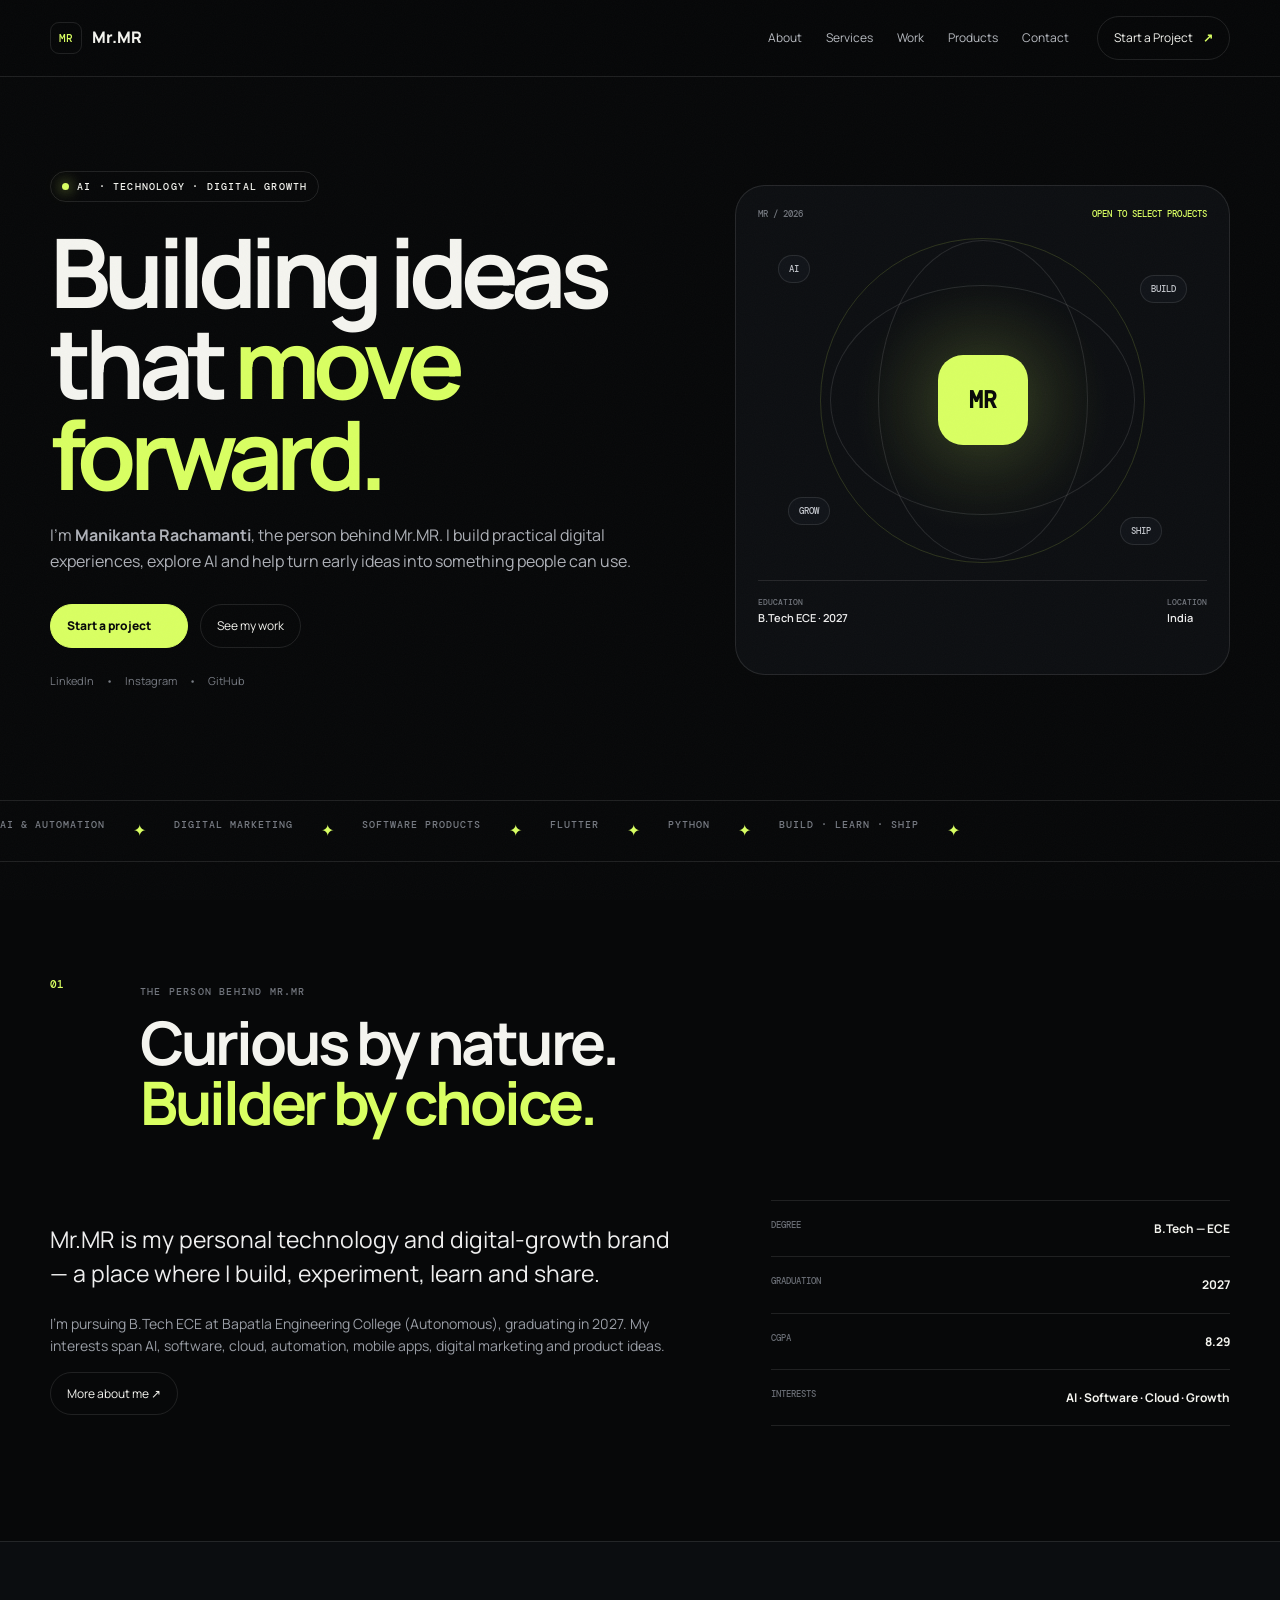
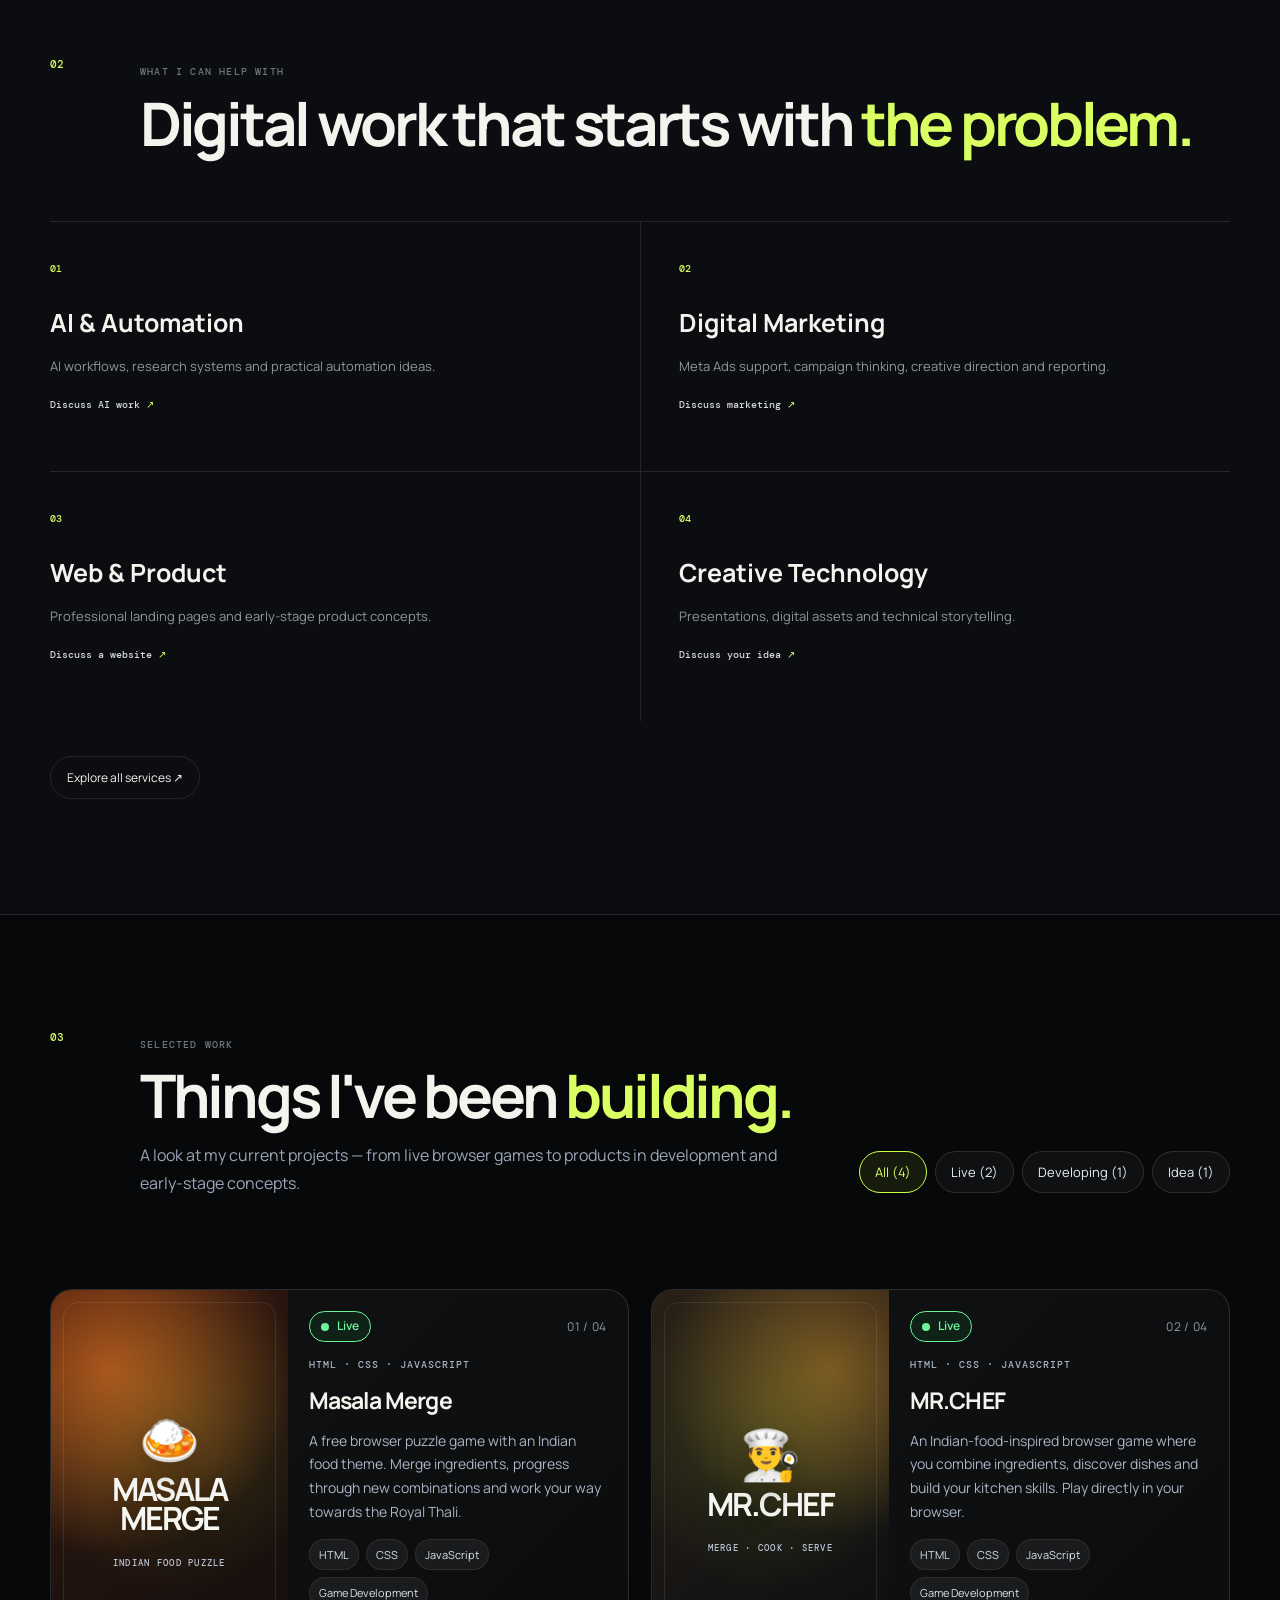
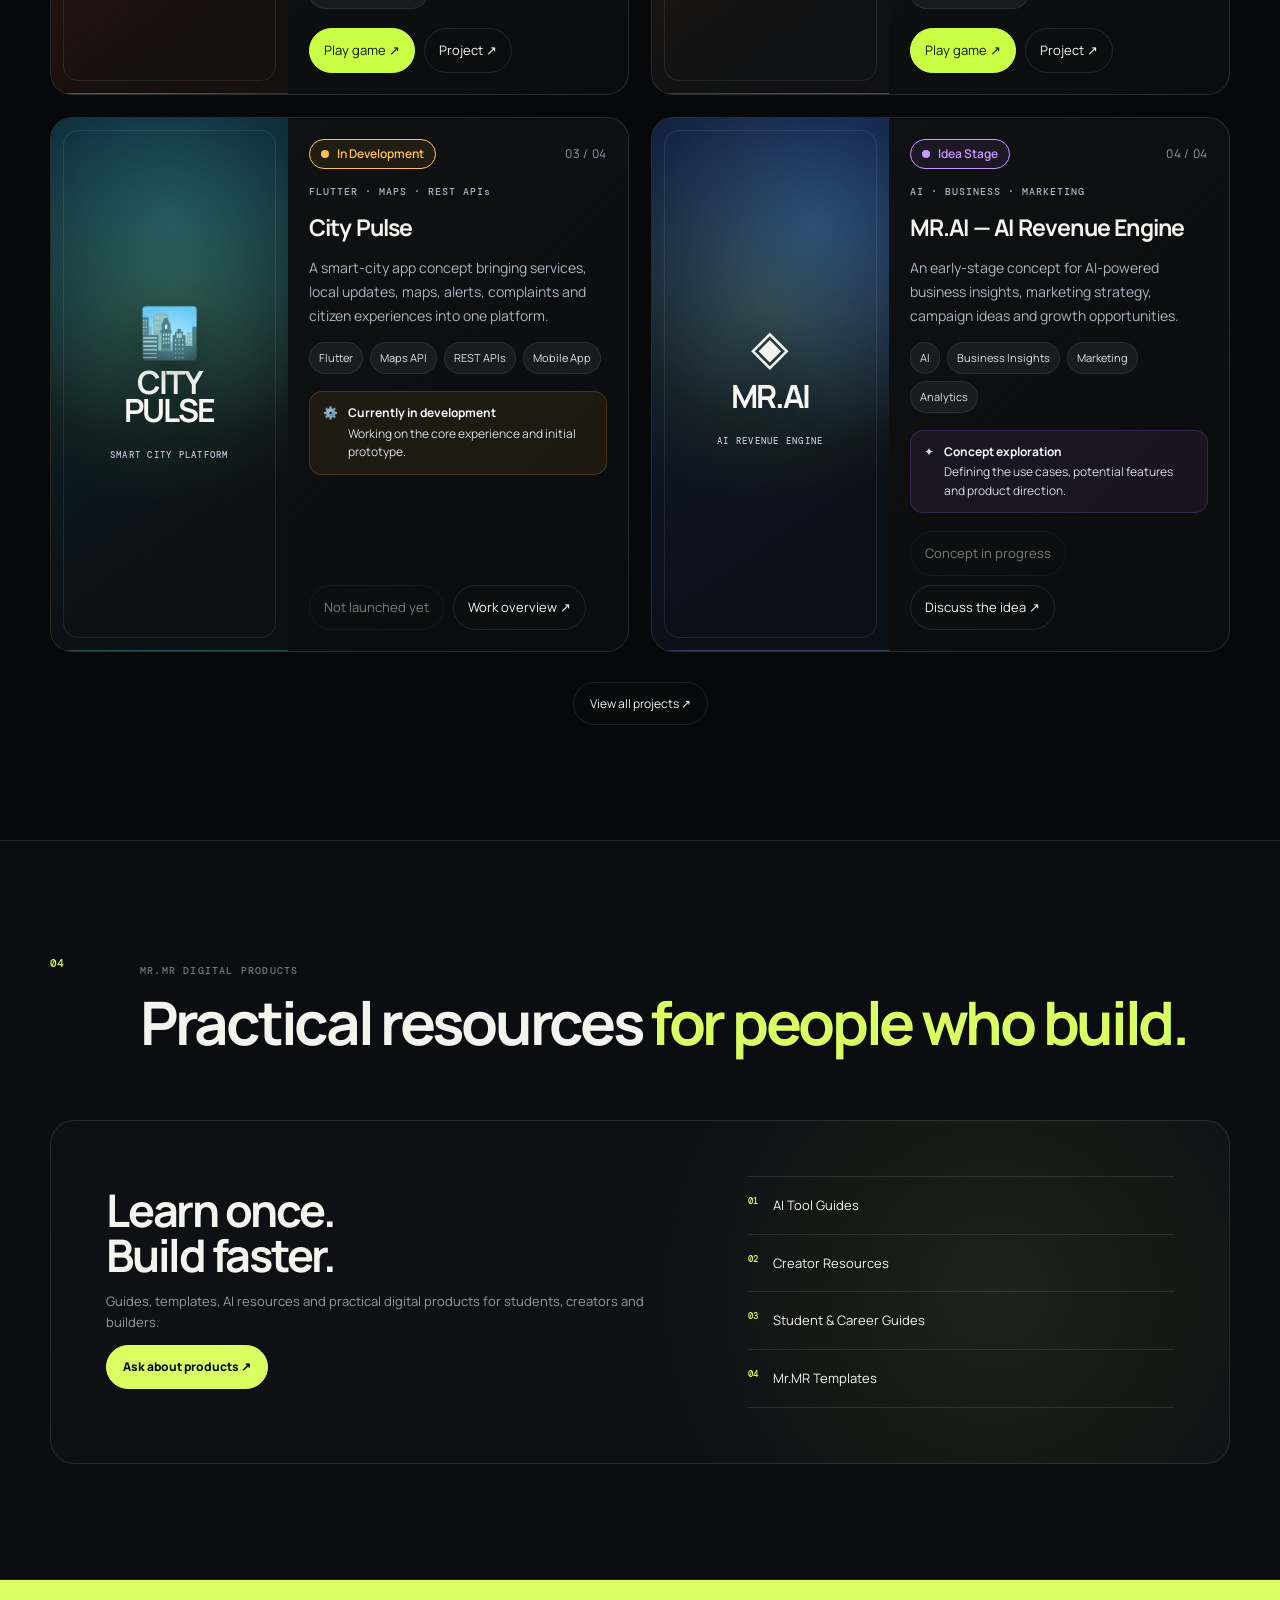
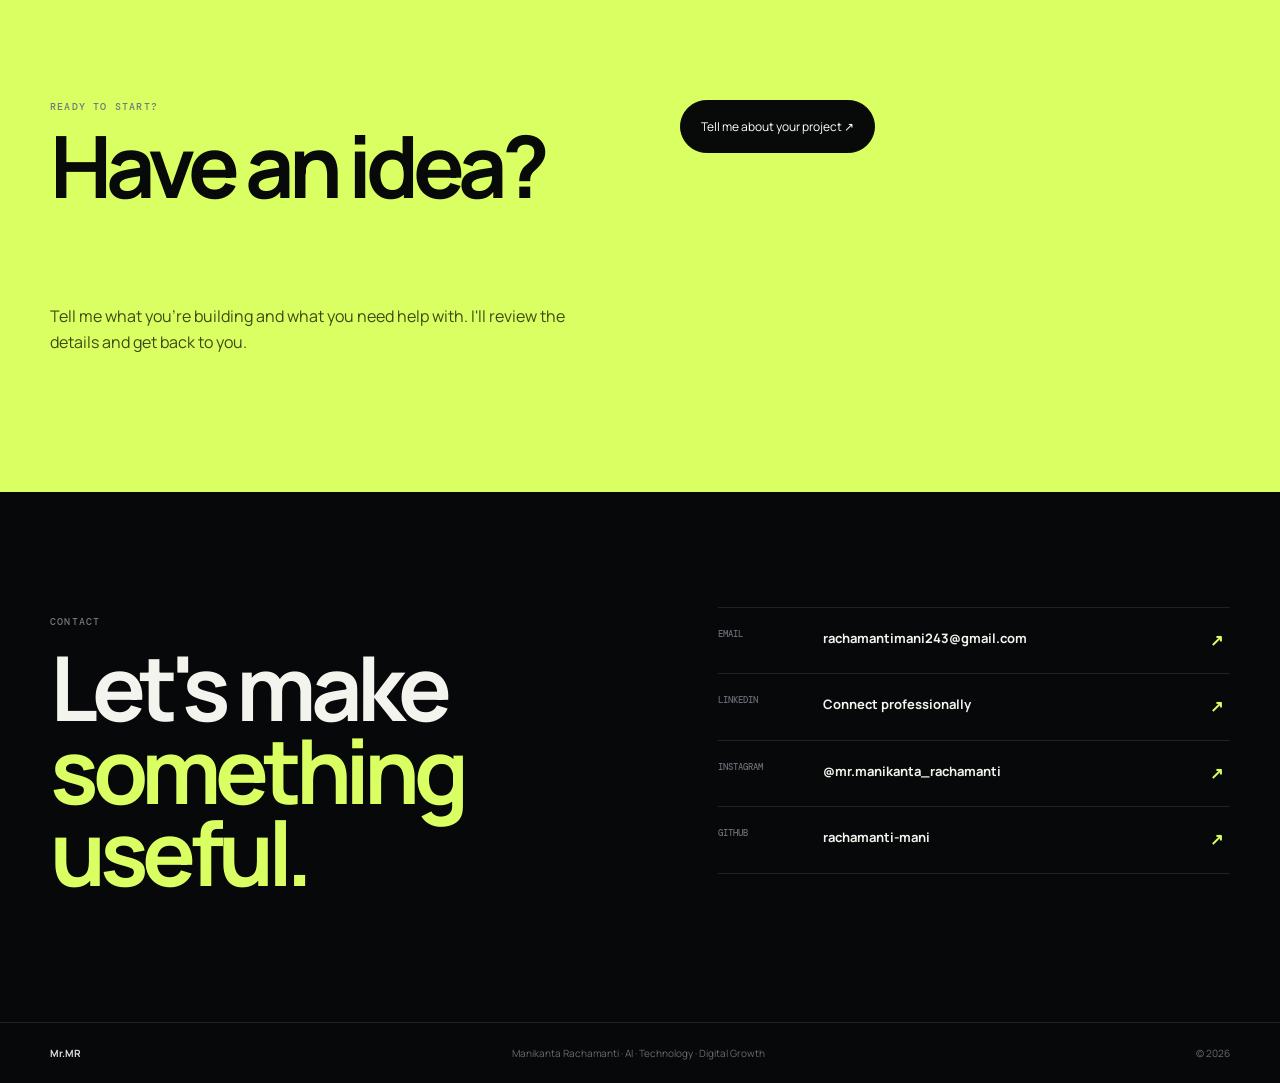
==== commit 0494c590: "Add files via upload" ====
--- a/index.html
+++ b/index.html
@@ -1,8 +1,139 @@
-<!doctype html><html lang="en"><head><meta name="google-site-verification" content="cV3dlOEMHW_KRwZ7IByy5yn9Sbxh5Bj-0Zk8sOes_gg" /><meta charset="utf-8"><meta name="viewport" content="width=device-width,initial-scale=1"><meta name="description" content="Mr.MR — Manikanta Rachamanti"><title>Manikanta Rachamanti · Mr.MR</title><link rel="stylesheet" href="styles.css"></head><body><div class="noise"></div><header><div class="container nav"><a href="index.html" class="logo"><span>MR</span> Mr.MR</a><nav class="navlinks"><a class="" href="about.html">About</a><a class="" href="services.html">Services</a><a class="" href="projects.html">Work</a><a class="" href="index.html#products">Products</a><a href="index.html#contact">Contact</a></nav><a class="navcta" href="start-a-project.html">Start a Project <b>↗</b></a><button class="menu" aria-label="Open menu"><i></i><i></i></button></div></header><main><section class="hero" id="home"><div class="container hero-grid"><div class="reveal"><div class="eyebrow"><span></span> AI · TECHNOLOGY · DIGITAL GROWTH</div><h1>Building ideas that <em>move forward.</em></h1><p>I'm <strong>Manikanta Rachamanti</strong>, the person behind Mr.MR. I build practical digital experiences, explore AI and help turn early ideas into something people can use.</p><div class="actions"><a class="btn primary" href="start-a-project.html">Start a project <b>↗</b></a><a class="btn secondary" href="projects.html">See my work</a></div><div class="social"><a href="https://www.linkedin.com/in/mani-kanta-532610437" target="_blank">LinkedIn</a><span>•</span><a href="https://www.instagram.com/mr.manikanta_rachamanti/" target="_blank">Instagram</a><span>•</span><a href="https://github.com/rachamanti-mani" target="_blank">GitHub</a></div></div><div class="visual reveal delay"><div class="visualtop"><span>MR / 2026</span><span class="live">OPEN TO SELECT PROJECTS</span></div><div class="orbit"><div class="ring r1"></div><div class="ring r2"></div><div class="ring r3"></div><div class="core">MR</div><b class="chip c1">AI</b><b class="chip c2">BUILD</b><b class="chip c3">GROW</b><b class="chip c4">SHIP</b></div><div class="visualbottom"><div><small>EDUCATION</small><strong>B.Tech ECE · 2027</strong></div><div><small>LOCATION</small><strong>India</strong></div></div></div></div></section>
+<!doctype html>
+<html lang="en">
+<head>
+<meta name="google-site-verification" content="cV3dlOEMHW_KRwZ7IByy5yn9Sbxh5Bj-0Zk8sOes_gg">
+<meta charset="utf-8"><meta name="viewport" content="width=device-width,initial-scale=1">
+<meta name="description" content="Mr.MR — Manikanta Rachamanti: AI, technology, digital growth and practical products.">
+<meta name="theme-color" content="#080909"><title>Manikanta Rachamanti · Mr.MR</title>
+<link rel="stylesheet" href="styles.css">
+<style>
+/* Selected Work refresh: styles are scoped to this section. */
+.work-section .work-intro{display:flex;justify-content:space-between;align-items:flex-end;gap:28px;margin:0 0 34px}
+.work-section .work-intro-copy{max-width:760px}
+.work-section .work-intro-copy p{max-width:680px;margin:16px 0 0;color:#9aa6b8;line-height:1.75}
+.work-section .work-filters{display:flex;flex-wrap:wrap;gap:8px;justify-content:flex-end;padding-bottom:4px}
+.work-section .work-filter{border:1px solid rgba(255,255,255,.12);background:rgba(255,255,255,.035);color:#e9edf3;border-radius:999px;padding:10px 15px;font:inherit;font-size:13px;cursor:pointer;transition:all .2s;white-space:nowrap}
+.work-section .work-filter:hover,.work-section .work-filter[aria-pressed="true"]{border-color:#c9ff45;color:#d5ff62;background:rgba(201,255,69,.08)}
+.work-section .workgrid{display:grid;grid-template-columns:repeat(2,minmax(0,1fr));gap:22px;align-items:stretch}
+.work-section .project{min-width:0;overflow:hidden;display:grid;grid-template-columns:minmax(135px,.82fr) minmax(0,1.18fr);border:1px solid rgba(255,255,255,.12);border-radius:22px;background:linear-gradient(135deg,rgba(255,255,255,.045),rgba(255,255,255,.018));transition:transform .25s,border-color .25s,box-shadow .25s}
+.work-section .project:hover{transform:translateY(-4px);border-color:rgba(201,255,69,.38);box-shadow:0 18px 50px rgba(0,0,0,.22)}
+.work-section .project[hidden]{display:none!important}
+.work-section .art{min-height:300px;height:100%;display:flex;flex-direction:column;align-items:center;justify-content:center;gap:12px;text-align:center;padding:20px;position:relative;overflow:hidden;isolation:isolate}
+.work-section .art:before{content:"";position:absolute;inset:0;z-index:-2;background:radial-gradient(circle at 50% 35%,rgba(201,255,69,.14),transparent 55%)}
+.work-section .art:after{content:"";position:absolute;inset:12px;border:1px solid rgba(255,255,255,.09);border-radius:15px;z-index:-1;pointer-events:none}
+.work-section .art strong{font-size:clamp(25px,2.5vw,42px);line-height:.9;letter-spacing:-.065em;color:#f6f7f2;text-shadow:0 5px 25px rgba(0,0,0,.3)}
+.work-section .art small{font-size:9px;letter-spacing:.14em;color:#b9c4d5;text-transform:uppercase}
+.work-section .art.masala-art{background:radial-gradient(circle at 25% 20%,#a84d19,transparent 50%),linear-gradient(145deg,#32180f,#17100e 80%)}
+.work-section .art.chef-art{background:radial-gradient(circle at 75% 20%,#745020,transparent 45%),linear-gradient(145deg,#292017,#101112 78%)}
+.work-section .art.city-art{background:radial-gradient(circle at 50% 20%,#164b62,transparent 50%),linear-gradient(145deg,#0d2632,#0b1015 78%)}
+.work-section .art.ai-art{background:radial-gradient(circle at 70% 20%,#203f78,transparent 48%),linear-gradient(145deg,#101d36,#0b1018 78%)}
+.work-section .art .art-symbol{font-size:49px;line-height:1;filter:drop-shadow(0 8px 15px rgba(0,0,0,.28))}
+.work-section .pbody{min-width:0;padding:21px;display:flex;flex-direction:column;align-items:flex-start}
+.work-section .project-topline{width:100%;display:flex;align-items:center;justify-content:space-between;gap:10px;margin-bottom:15px}
+.work-section .project-number{color:#8f9aab;font-size:12px;letter-spacing:.06em}
+.work-section .status{display:inline-flex;align-items:center;gap:8px;padding:7px 11px;border-radius:999px;font-size:12px;line-height:1.2;font-weight:600;border:1px solid currentColor;white-space:nowrap}
+.work-section .status:before{content:"";width:8px;height:8px;border-radius:50%;background:currentColor}
+.work-section .status-live{color:#6df49a;background:rgba(30,220,100,.08)}
+.work-section .status-dev{color:#ffc34f;background:rgba(255,177,35,.08)}
+.work-section .status-idea{color:#c69aff;background:rgba(164,95,255,.09)}
+.work-section .pbody>small{color:#a8b4c5;font-size:10px;letter-spacing:.1em;line-height:1.6}
+.work-section .pbody h3{font-size:clamp(20px,1.8vw,27px);margin:9px 0 10px;letter-spacing:-.035em}
+.work-section .pbody p{color:#a9b4c4;line-height:1.7;font-size:14px;margin:0 0 15px}
+.work-section .tech-tags{display:flex;flex-wrap:wrap;gap:7px;margin:0 0 17px}
+.work-section .tech-tags span{padding:6px 9px;border-radius:999px;background:rgba(255,255,255,.055);border:1px solid rgba(255,255,255,.08);color:#dce2eb;font-size:11px;white-space:nowrap}
+.work-section .project-note{width:100%;padding:12px 13px;border-radius:13px;margin:0 0 16px;display:flex;gap:10px;align-items:flex-start;font-size:12px;line-height:1.55;border:1px solid rgba(255,255,255,.09);background:rgba(255,255,255,.035);color:#d5dce6}
+.work-section .project-note strong{display:block;font-size:12px;margin-bottom:2px;color:#f5f7fb}
+.work-section .project-note.dev-note{border-color:rgba(255,183,57,.18);background:rgba(255,183,57,.07)}
+.work-section .project-note.idea-note{border-color:rgba(173,111,255,.2);background:rgba(173,111,255,.08)}
+.work-section .project-actions{display:flex;flex-wrap:wrap;gap:9px;margin-top:auto;padding-top:2px}
+.work-section .project-actions .btn{padding:11px 14px;font-size:13px}
+.work-section .btn.project-play{background:#c9ff45;border-color:#c9ff45;color:#11150a}
+.work-section .btn.project-play:hover{background:#d9ff7b}
+.work-section .btn.disabled-action{opacity:.48;cursor:default;pointer-events:none}
+.work-section .all-projects{text-align:center;margin-top:30px}
+.work-section .all-projects .btn{display:inline-flex}
+@media(max-width:1100px){.work-section .work-intro{align-items:flex-start;flex-direction:column}.work-section .work-filters{justify-content:flex-start}.work-section .project{grid-template-columns:minmax(125px,.75fr) minmax(0,1.25fr)}.work-section .art{min-height:320px}.work-section .pbody{padding:17px}}
+@media(max-width:760px){.work-section .workgrid{grid-template-columns:1fr;gap:16px}.work-section .project{grid-template-columns:minmax(110px,.72fr) minmax(0,1.28fr);border-radius:18px}.work-section .art{min-height:280px;padding:13px}.work-section .art .art-symbol{font-size:38px}.work-section .art strong{font-size:clamp(22px,5vw,32px)}.work-section .pbody{padding:15px}.work-section .project-topline{align-items:flex-start;flex-direction:column;gap:8px;margin-bottom:12px}.work-section .pbody h3{font-size:21px}.work-section .pbody p{font-size:13px}}
+@media(max-width:480px){.work-section .project{grid-template-columns:1fr}.work-section .art{min-height:165px}.work-section .art .art-symbol{font-size:34px}.work-section .art strong{font-size:34px}.work-section .project-topline{flex-direction:row;align-items:center}.work-section .pbody{padding:18px}.work-section .work-filters{gap:6px}.work-section .work-filter{padding:9px 12px;font-size:12px}}
+</style>
+</head>
+<body>
+<div class="noise"></div>
+<header><div class="container nav">
+<a href="index.html" class="logo"><span>MR</span> Mr.MR</a>
+<nav class="navlinks"><a href="about.html">About</a><a href="services.html">Services</a><a href="projects.html">Work</a><a href="index.html#products">Products</a><a href="index.html#contact">Contact</a></nav>
+<a class="navcta" href="start-a-project.html">Start a Project <b>↗</b></a><button class="menu" aria-label="Open menu"><i></i><i></i></button>
+</div></header>
+<main>
+<section class="hero" id="home"><div class="container hero-grid"><div class="reveal">
+<div class="eyebrow"><span></span> AI · TECHNOLOGY · DIGITAL GROWTH</div><h1>Building ideas that <em>move forward.</em></h1>
+<p>I'm <strong>Manikanta Rachamanti</strong>, the person behind Mr.MR. I build practical digital experiences, explore AI and help turn early ideas into something people can use.</p>
+<div class="actions"><a class="btn primary" href="start-a-project.html">Start a project <b>↗</b></a><a class="btn secondary" href="projects.html">See my work</a></div>
+<div class="social"><a href="https://www.linkedin.com/in/mani-kanta-532610437" target="_blank" rel="noopener">LinkedIn</a><span>•</span><a href="https://www.instagram.com/mr.manikanta_rachamanti/" target="_blank" rel="noopener">Instagram</a><span>•</span><a href="https://github.com/rachamanti-mani" target="_blank" rel="noopener">GitHub</a></div>
+</div><div class="visual reveal delay"><div class="visualtop"><span>MR / 2026</span><span class="live">OPEN TO SELECT PROJECTS</span></div>
+<div class="orbit"><div class="ring r1"></div><div class="ring r2"></div><div class="ring r3"></div><div class="core">MR</div><b class="chip c1">AI</b><b class="chip c2">BUILD</b><b class="chip c3">GROW</b><b class="chip c4">SHIP</b></div>
+<div class="visualbottom"><div><small>EDUCATION</small><strong>B.Tech ECE · 2027</strong></div><div><small>LOCATION</small><strong>India</strong></div></div></div></div></section>
 <div class="ticker"><div><span>AI & AUTOMATION</span><i>✦</i><span>DIGITAL MARKETING</span><i>✦</i><span>SOFTWARE PRODUCTS</span><i>✦</i><span>FLUTTER</span><i>✦</i><span>PYTHON</span><i>✦</i><span>BUILD · LEARN · SHIP</span><i>✦</i></div></div>
-<section class="section"><div class="container"><div class="heading"><span>01</span><div><small>THE PERSON BEHIND MR.MR</small><h2>Curious by nature.<br><em>Builder by choice.</em></h2></div></div><div class="two"><div class="copy"><p class="lead">Mr.MR is my personal technology and digital-growth brand — a place where I build, experiment, learn and share.</p><p>I'm pursuing B.Tech ECE at Bapatla Engineering College (Autonomous), graduating in 2027. My interests span AI, software, cloud, automation, mobile apps, digital marketing and product ideas.</p><a class="btn secondary" href="about.html">More about me ↗</a></div><div class="facts"><div><small>DEGREE</small><strong>B.Tech — ECE</strong></div><div><small>GRADUATION</small><strong>2027</strong></div><div><small>CGPA</small><strong>8.29</strong></div><div><small>INTERESTS</small><strong>AI · Software · Cloud · Growth</strong></div></div></div></div></section>
-<section class="section dark"><div class="container"><div class="heading"><span>02</span><div><small>WHAT I CAN HELP WITH</small><h2>Digital work that starts with <em>the problem.</em></h2></div></div><div class="cards"><article class="card"><b>01</b><h3>AI & Automation</h3><p>AI workflows, research systems and practical automation ideas.</p><a href="start-a-project.html">Discuss AI work <span>↗</span></a></article><article class="card"><b>02</b><h3>Digital Marketing</h3><p>Meta Ads support, campaign thinking, creative direction and reporting.</p><a href="start-a-project.html">Discuss marketing <span>↗</span></a></article><article class="card"><b>03</b><h3>Web & Product</h3><p>Professional landing pages and early-stage product concepts.</p><a href="start-a-project.html">Discuss a website <span>↗</span></a></article><article class="card"><b>04</b><h3>Creative Technology</h3><p>Presentations, digital assets and technical storytelling.</p><a href="start-a-project.html">Discuss your idea <span>↗</span></a></article></div><div style="margin-top:35px"><a class="btn secondary" href="services.html">Explore all services ↗</a></div></div></section>
-<section class="section"><div class="container"><div class="heading"><span>03</span><div><small>SELECTED WORK</small><h2>Things I've been <em>building.</em></h2></div></div><div class="workgrid"><article class="project featured"><div class="art city"><strong>CITY<br>PULSE</strong><small>SMART CITY PLATFORM</small></div><div class="pbody"><small>FLUTTER · MAPS · REST APIs</small><h3>City Pulse</h3><p>Smart-city app concept bringing services, updates, maps, alerts, complaints and citizen experiences into one platform.</p></div></article><article class="project"><div class="art ai"><strong>AI<br>REVENUE</strong><small>STRATEGY ENGINE</small></div><div class="pbody"><small>NEXT.JS · AI · MARKETING</small><h3>AI Revenue Engine</h3><p>AI-first product concept for understanding businesses and generating campaign strategy.</p></div></article><article class="project"><div class="art dine"><strong>SMART<br>DINE</strong><small>ETA-BASED DINING</small></div><div class="pbody"><small>FOOD TECH · UX</small><h3>Smart Dine</h3><p>Dining concept focused on reducing waiting time through booking, orders and ETA.</p></div></article><article class="project"><div class="art game" style="background:linear-gradient(135deg,#ff7a1a 0%,#4a2c1d 100%)"><strong>MASALA<br>MERGE</strong><small>FOOD MERGE PUZZLE</small></div><div class="pbody"><small>HTML · CSS · JAVASCRIPT</small><h3>Masala Merge</h3><p>Free browser puzzle game with an Indian food theme. Swipe to merge ingredients from chilli to the Royal Thali.</p><a class="btn secondary" href="https://masala-merge.vercel.app/" target="_blank" rel="noopener">Play now <b>↗</b></a></div></article></div><div style="margin-top:35px"><a class="btn secondary" href="projects.html">View all projects ↗</a></div></div></section>
-<section class="section dark" id="products"><div class="container"><div class="heading"><span>04</span><div><small>MR.MR DIGITAL PRODUCTS</small><h2>Practical resources <em>for people who build.</em></h2></div></div><div class="product"><div><h3>Learn once.<br>Build faster.</h3><p>Guides, templates, AI resources and practical digital products for students, creators and builders.</p><a class="btn primary" href="mailto:rachamantimani243@gmail.com?subject=Mr.MR%20Digital%20Products">Ask about products ↗</a></div><div class="productlist"><div><b>01</b><span>AI Tool Guides</span></div><div><b>02</b><span>Creator Resources</span></div><div><b>03</b><span>Student & Career Guides</span></div><div><b>04</b><span>Mr.MR Templates</span></div></div></div></div></section>
+<section class="section"><div class="container"><div class="heading"><span>01</span><div><small>THE PERSON BEHIND MR.MR</small><h2>Curious by nature.<br><em>Builder by choice.</em></h2></div></div><div class="two">
+<div class="copy"><p class="lead">Mr.MR is my personal technology and digital-growth brand — a place where I build, experiment, learn and share.</p><p>I'm pursuing B.Tech ECE at Bapatla Engineering College (Autonomous), graduating in 2027. My interests span AI, software, cloud, automation, mobile apps, digital marketing and product ideas.</p><a class="btn secondary" href="about.html">More about me ↗</a></div>
+<div class="facts"><div><small>DEGREE</small><strong>B.Tech — ECE</strong></div><div><small>GRADUATION</small><strong>2027</strong></div><div><small>CGPA</small><strong>8.29</strong></div><div><small>INTERESTS</small><strong>AI · Software · Cloud · Growth</strong></div></div>
+</div></div></section>
+<section class="section dark"><div class="container"><div class="heading"><span>02</span><div><small>WHAT I CAN HELP WITH</small><h2>Digital work that starts with <em>the problem.</em></h2></div></div><div class="cards">
+<article class="card"><b>01</b><h3>AI & Automation</h3><p>AI workflows, research systems and practical automation ideas.</p><a href="start-a-project.html">Discuss AI work <span>↗</span></a></article>
+<article class="card"><b>02</b><h3>Digital Marketing</h3><p>Meta Ads support, campaign thinking, creative direction and reporting.</p><a href="start-a-project.html">Discuss marketing <span>↗</span></a></article>
+<article class="card"><b>03</b><h3>Web & Product</h3><p>Professional landing pages and early-stage product concepts.</p><a href="start-a-project.html">Discuss a website <span>↗</span></a></article>
+<article class="card"><b>04</b><h3>Creative Technology</h3><p>Presentations, digital assets and technical storytelling.</p><a href="start-a-project.html">Discuss your idea <span>↗</span></a></article>
+</div><div style="margin-top:35px"><a class="btn secondary" href="services.html">Explore all services ↗</a></div></div></section>
+
+<section class="section work-section" id="work"><div class="container">
+<div class="heading work-heading"><span>03</span><div class="work-intro"><div class="work-intro-copy"><small>SELECTED WORK</small><h2>Things I've been <em>building.</em></h2><p>A look at my current projects — from live browser games to products in development and early-stage concepts.</p></div>
+<div class="work-filters" role="group" aria-label="Filter projects by status"><button class="work-filter" type="button" data-filter="all" aria-pressed="true">All (4)</button><button class="work-filter" type="button" data-filter="live" aria-pressed="false">Live (2)</button><button class="work-filter" type="button" data-filter="developing" aria-pressed="false">Developing (1)</button><button class="work-filter" type="button" data-filter="idea" aria-pressed="false">Idea (1)</button></div></div></div>
+<div class="workgrid" id="project-grid">
+<article class="project" data-status="live"><div class="art masala-art" aria-label="Masala Merge game artwork"><div class="art-symbol" aria-hidden="true">🍛</div><strong>MASALA<br>MERGE</strong><small>INDIAN FOOD PUZZLE</small></div><div class="pbody">
+<div class="project-topline"><span class="status status-live">Live</span><span class="project-number">01 / 04</span></div><small>HTML · CSS · JAVASCRIPT</small><h3>Masala Merge</h3><p>A free browser puzzle game with an Indian food theme. Merge ingredients, progress through new combinations and work your way towards the Royal Thali.</p>
+<div class="tech-tags"><span>HTML</span><span>CSS</span><span>JavaScript</span><span>Game Development</span></div><div class="project-actions"><a class="btn project-play" href="https://masala-merge.vercel.app/" target="_blank" rel="noopener noreferrer">Play game ↗</a><a class="btn secondary" href="https://masala-merge.vercel.app/" target="_blank" rel="noopener noreferrer">Project ↗</a></div>
+</div></article>
+<article class="project" data-status="live"><div class="art chef-art" aria-label="MR.CHEF game artwork"><div class="art-symbol" aria-hidden="true">👨‍🍳</div><strong>MR.CHEF</strong><small>MERGE · COOK · SERVE</small></div><div class="pbody">
+<div class="project-topline"><span class="status status-live">Live</span><span class="project-number">02 / 04</span></div><small>HTML · CSS · JAVASCRIPT</small><h3>MR.CHEF</h3><p>An Indian-food-inspired browser game where you combine ingredients, discover dishes and build your kitchen skills. Play directly in your browser.</p>
+<div class="tech-tags"><span>HTML</span><span>CSS</span><span>JavaScript</span><span>Game Development</span></div><div class="project-actions"><a class="btn project-play" href="https://mr-chef-03-red.vercel.app/" target="_blank" rel="noopener noreferrer">Play game ↗</a><a class="btn secondary" href="https://mr-chef-03-red.vercel.app/" target="_blank" rel="noopener noreferrer">Project ↗</a></div>
+</div></article>
+<article class="project" data-status="developing"><div class="art city-art" aria-label="City Pulse smart city concept artwork"><div class="art-symbol" aria-hidden="true">🏙️</div><strong>CITY<br>PULSE</strong><small>SMART CITY PLATFORM</small></div><div class="pbody">
+<div class="project-topline"><span class="status status-dev">In Development</span><span class="project-number">03 / 04</span></div><small>FLUTTER · MAPS · REST APIs</small><h3>City Pulse</h3><p>A smart-city app concept bringing services, local updates, maps, alerts, complaints and citizen experiences into one platform.</p>
+<div class="tech-tags"><span>Flutter</span><span>Maps API</span><span>REST APIs</span><span>Mobile App</span></div><div class="project-note dev-note"><span aria-hidden="true">⚙️</span><div><strong>Currently in development</strong>Working on the core experience and initial prototype.</div></div><div class="project-actions"><span class="btn secondary disabled-action" aria-disabled="true">Not launched yet</span><a class="btn secondary" href="projects.html">Work overview ↗</a></div>
+</div></article>
+<article class="project" data-status="idea"><div class="art ai-art" aria-label="MR.AI concept artwork"><div class="art-symbol" aria-hidden="true">◈</div><strong>MR.AI</strong><small>AI REVENUE ENGINE</small></div><div class="pbody">
+<div class="project-topline"><span class="status status-idea">Idea Stage</span><span class="project-number">04 / 04</span></div><small>AI · BUSINESS · MARKETING</small><h3>MR.AI — AI Revenue Engine</h3><p>An early-stage concept for AI-powered business insights, marketing strategy, campaign ideas and growth opportunities.</p>
+<div class="tech-tags"><span>AI</span><span>Business Insights</span><span>Marketing</span><span>Analytics</span></div><div class="project-note idea-note"><span aria-hidden="true">✦</span><div><strong>Concept exploration</strong>Defining the use cases, potential features and product direction.</div></div><div class="project-actions"><span class="btn secondary disabled-action" aria-disabled="true">Concept in progress</span><a class="btn secondary" href="mailto:rachamantimani243@gmail.com?subject=MR.AI%20Concept">Discuss the idea ↗</a></div>
+</div></article>
+</div><div class="all-projects"><a class="btn secondary" href="projects.html">View all projects ↗</a></div>
+</div></section>
+
+<section class="section dark" id="products"><div class="container"><div class="heading"><span>04</span><div><small>MR.MR DIGITAL PRODUCTS</small><h2>Practical resources <em>for people who build.</em></h2></div></div><div class="product">
+<div><h3>Learn once.<br>Build faster.</h3><p>Guides, templates, AI resources and practical digital products for students, creators and builders.</p><a class="btn primary" href="mailto:rachamantimani243@gmail.com?subject=Mr.MR%20Digital%20Products">Ask about products ↗</a></div>
+<div class="productlist"><div><b>01</b><span>AI Tool Guides</span></div><div><b>02</b><span>Creator Resources</span></div><div><b>03</b><span>Student & Career Guides</span></div><div><b>04</b><span>Mr.MR Templates</span></div></div>
+</div></div></section>
 <section class="start"><div class="container startgrid"><div><div class="page-kicker">READY TO START?</div><h1>Have an idea?<br><em>Let's talk.</em></h1><p>Tell me what you're building and what you need help with. I'll review the details and get back to you.</p></div><div><a class="btn" href="start-a-project.html" style="background:#080909;color:#fff;border-color:#080909;padding:16px 20px">Tell me about your project ↗</a></div></div></section>
-<section class="contact"><div class="container contactgrid"><div><small class="page-kicker">CONTACT</small><h2>Let's make<br><em>something useful.</em></h2></div><div class="links"><a href="mailto:rachamantimani243@gmail.com"><small>EMAIL</small><strong>rachamantimani243@gmail.com</strong><b>↗</b></a><a href="https://www.linkedin.com/in/mani-kanta-532610437" target="_blank"><small>LINKEDIN</small><strong>Connect professionally</strong><b>↗</b></a><a href="https://www.instagram.com/mr.manikanta_rachamanti/" target="_blank"><small>INSTAGRAM</small><strong>@mr.manikanta_rachamanti</strong><b>↗</b></a><a href="https://github.com/rachamanti-mani" target="_blank"><small>GITHUB</small><strong>rachamanti-mani</strong><b>↗</b></a></div></div></section></main><footer><div class="container"><strong>Mr.MR</strong><span>Manikanta Rachamanti · AI · Technology · Digital Growth</span><span>© 2026</span></div></footer><script src="script.js"></script></body></html>
+<section class="contact" id="contact"><div class="container contactgrid"><div><small class="page-kicker">CONTACT</small><h2>Let's make<br><em>something useful.</em></h2></div><div class="links">
+<a href="mailto:rachamantimani243@gmail.com"><small>EMAIL</small><strong>rachamantimani243@gmail.com</strong><b>↗</b></a>
+<a href="https://www.linkedin.com/in/mani-kanta-532610437" target="_blank" rel="noopener"><small>LINKEDIN</small><strong>Connect professionally</strong><b>↗</b></a>
+<a href="https://www.instagram.com/mr.manikanta_rachamanti/" target="_blank" rel="noopener"><small>INSTAGRAM</small><strong>@mr.manikanta_rachamanti</strong><b>↗</b></a>
+<a href="https://github.com/rachamanti-mani" target="_blank" rel="noopener"><small>GITHUB</small><strong>rachamanti-mani</strong><b>↗</b></a>
+</div></div></section>
+</main>
+<footer><div class="container"><strong>Mr.MR</strong><span>Manikanta Rachamanti · AI · Technology · Digital Growth</span><span>© 2026</span></div></footer>
+<script src="script.js"></script>
+<script>
+(() => {
+  const section = document.querySelector('.work-section');
+  if (!section) return;
+  const buttons = section.querySelectorAll('.work-filter');
+  const cards = section.querySelectorAll('.project[data-status]');
+  buttons.forEach(button => button.addEventListener('click', () => {
+    const filter = button.dataset.filter;
+    buttons.forEach(item => item.setAttribute('aria-pressed', String(item === button)));
+    cards.forEach(card => { card.hidden = filter !== 'all' && card.dataset.status !== filter; });
+  }));
+})();
+</script>
+</body>
+</html>
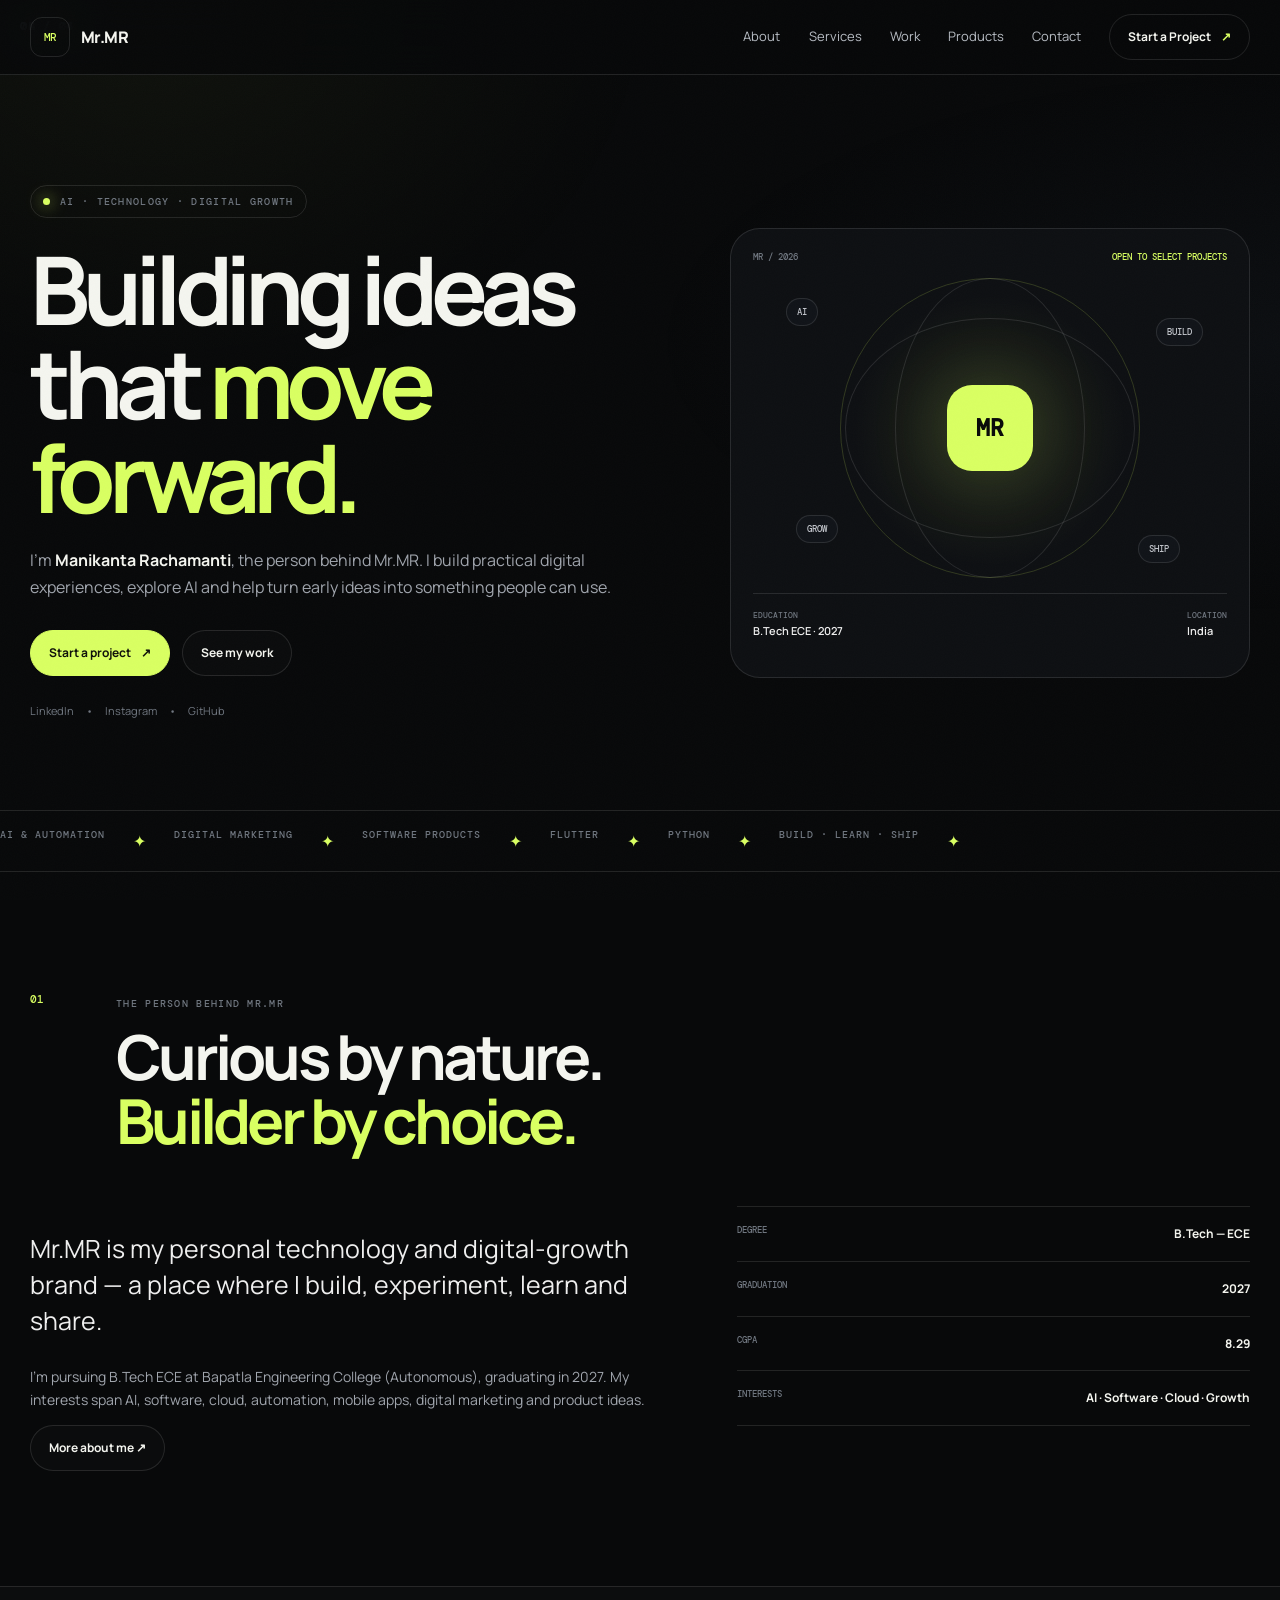
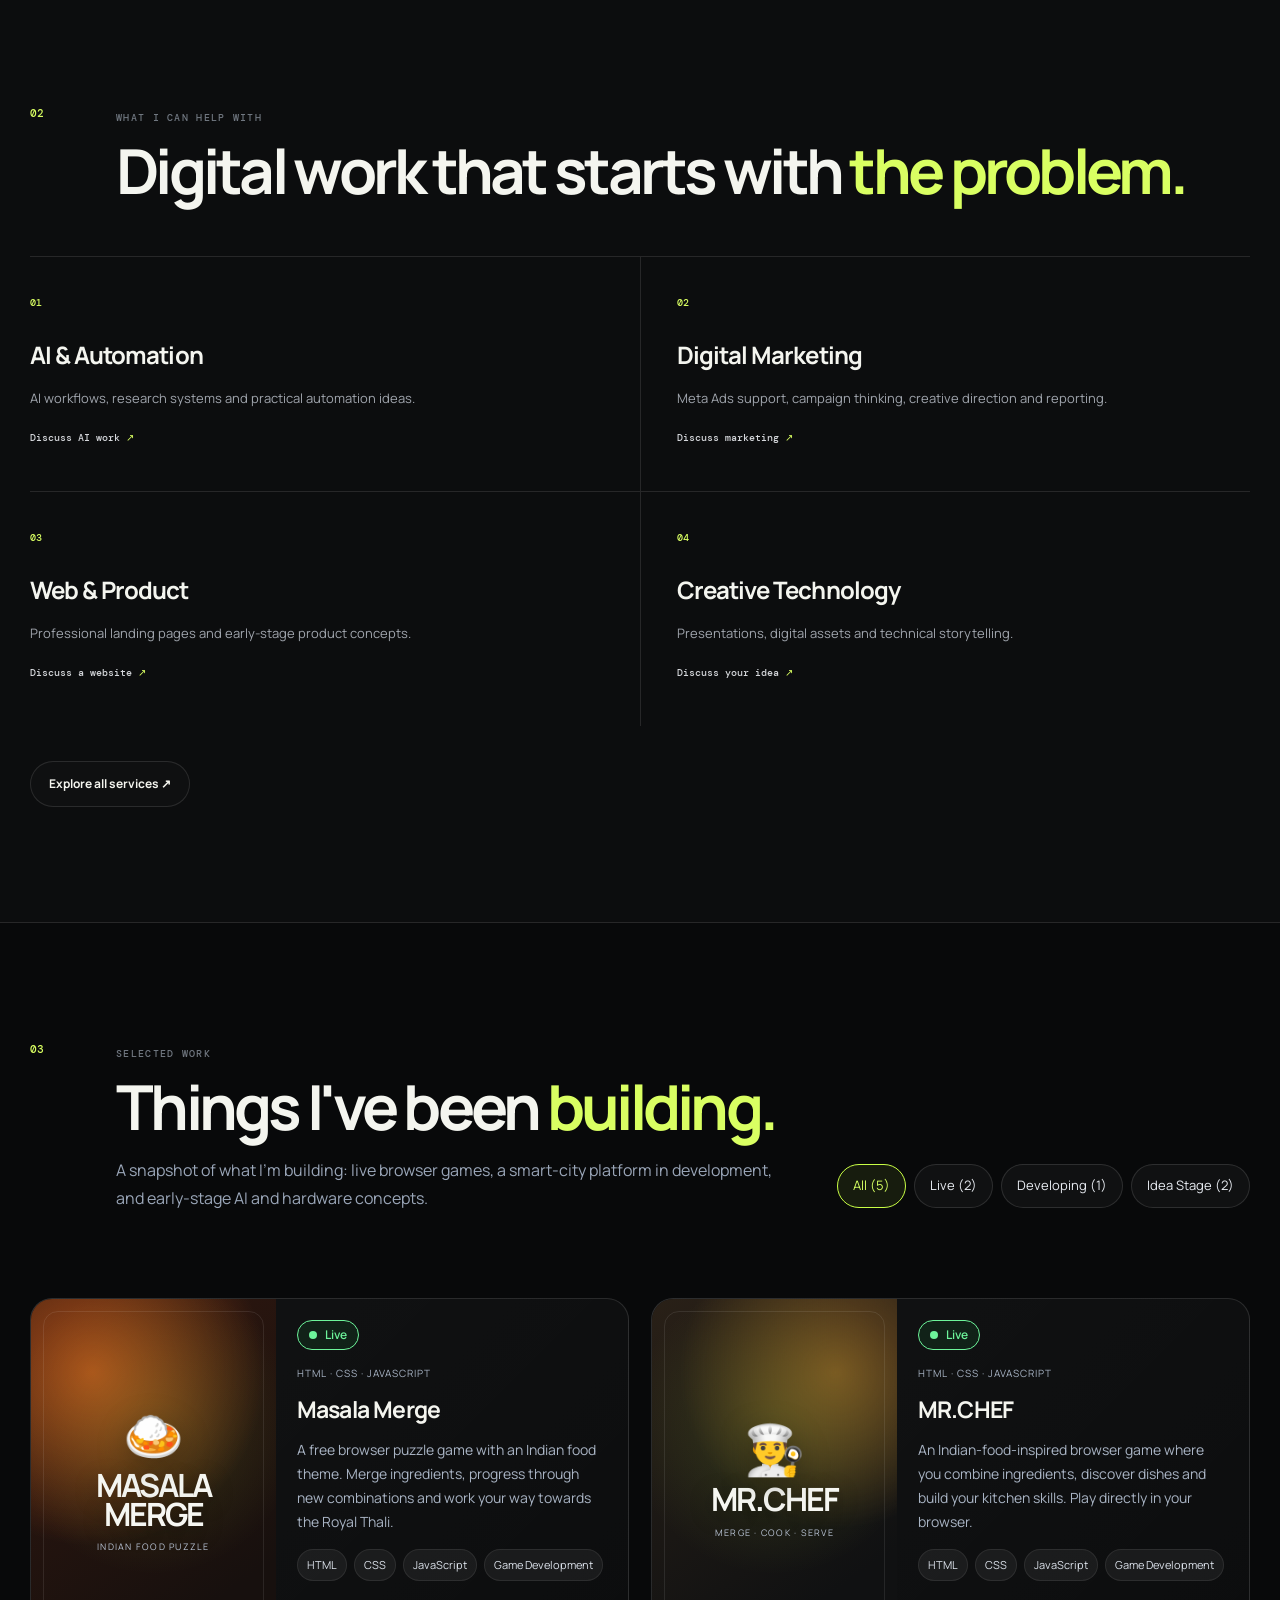
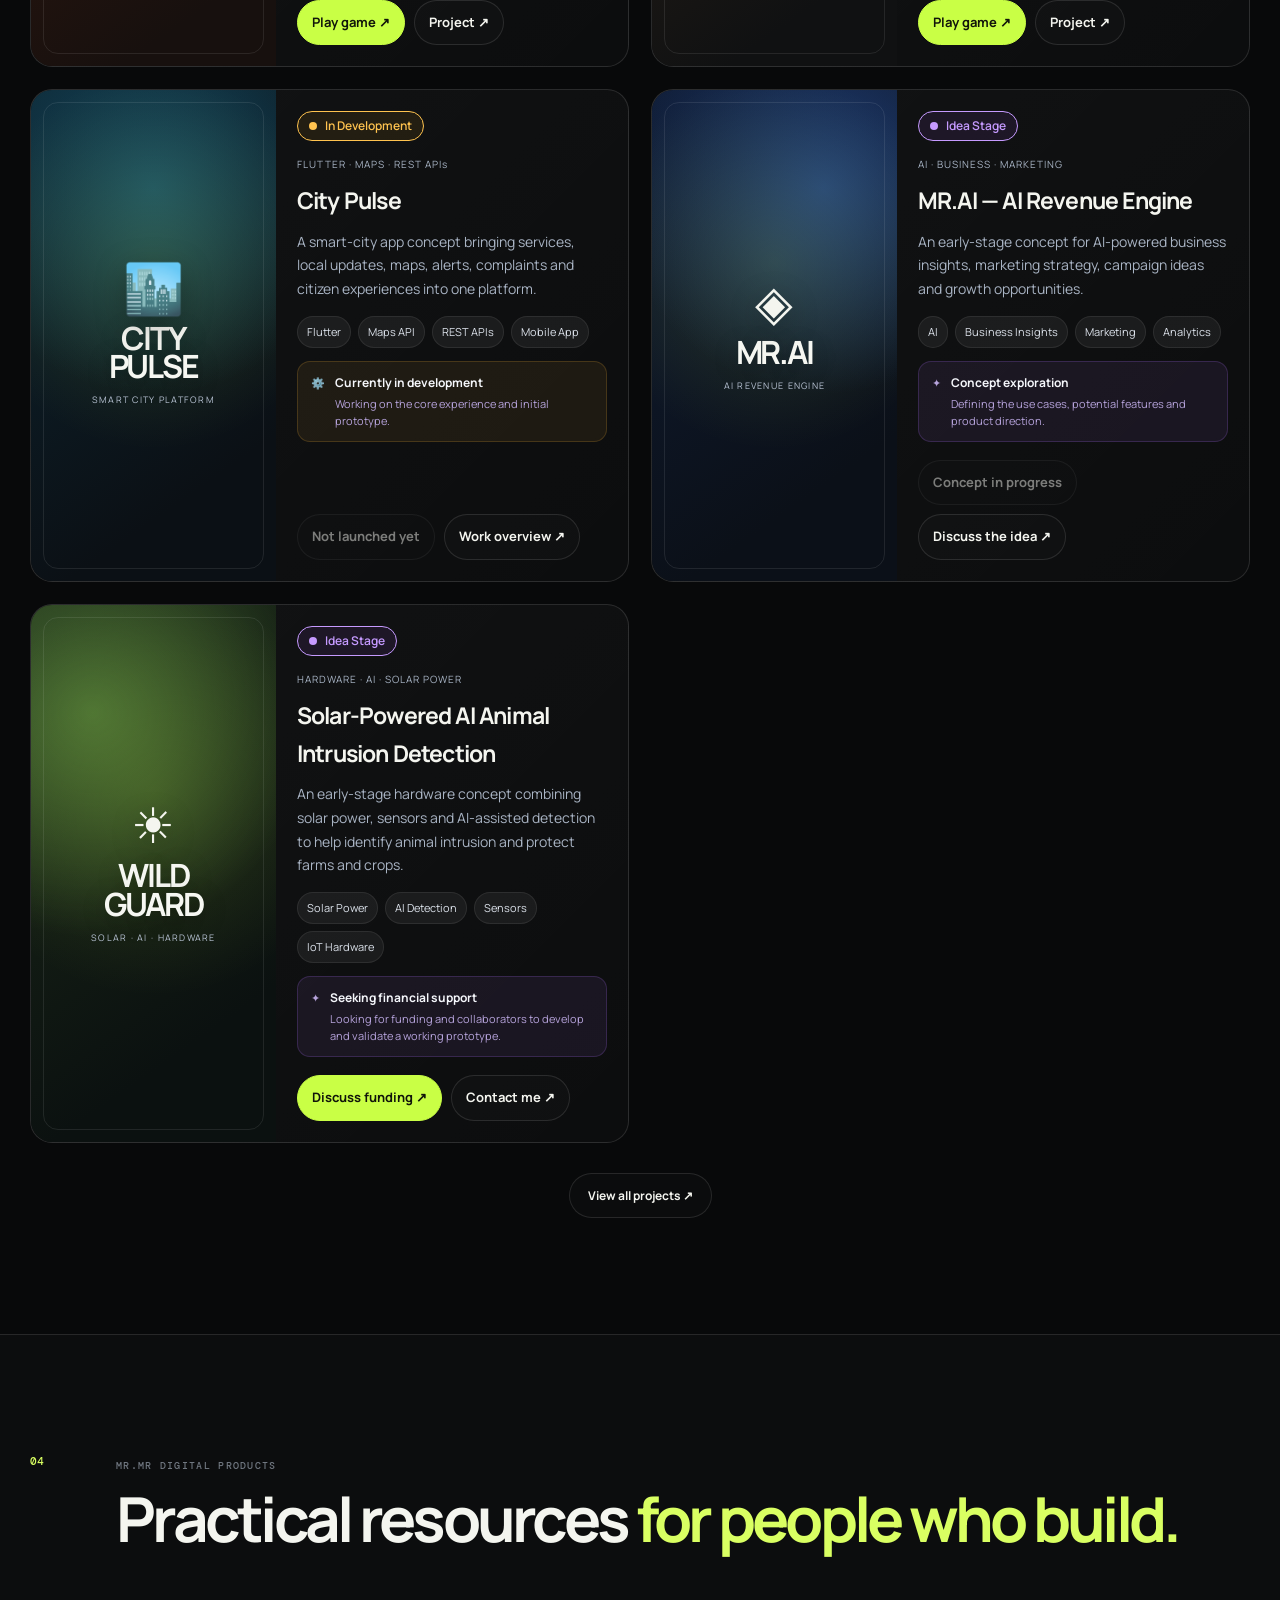
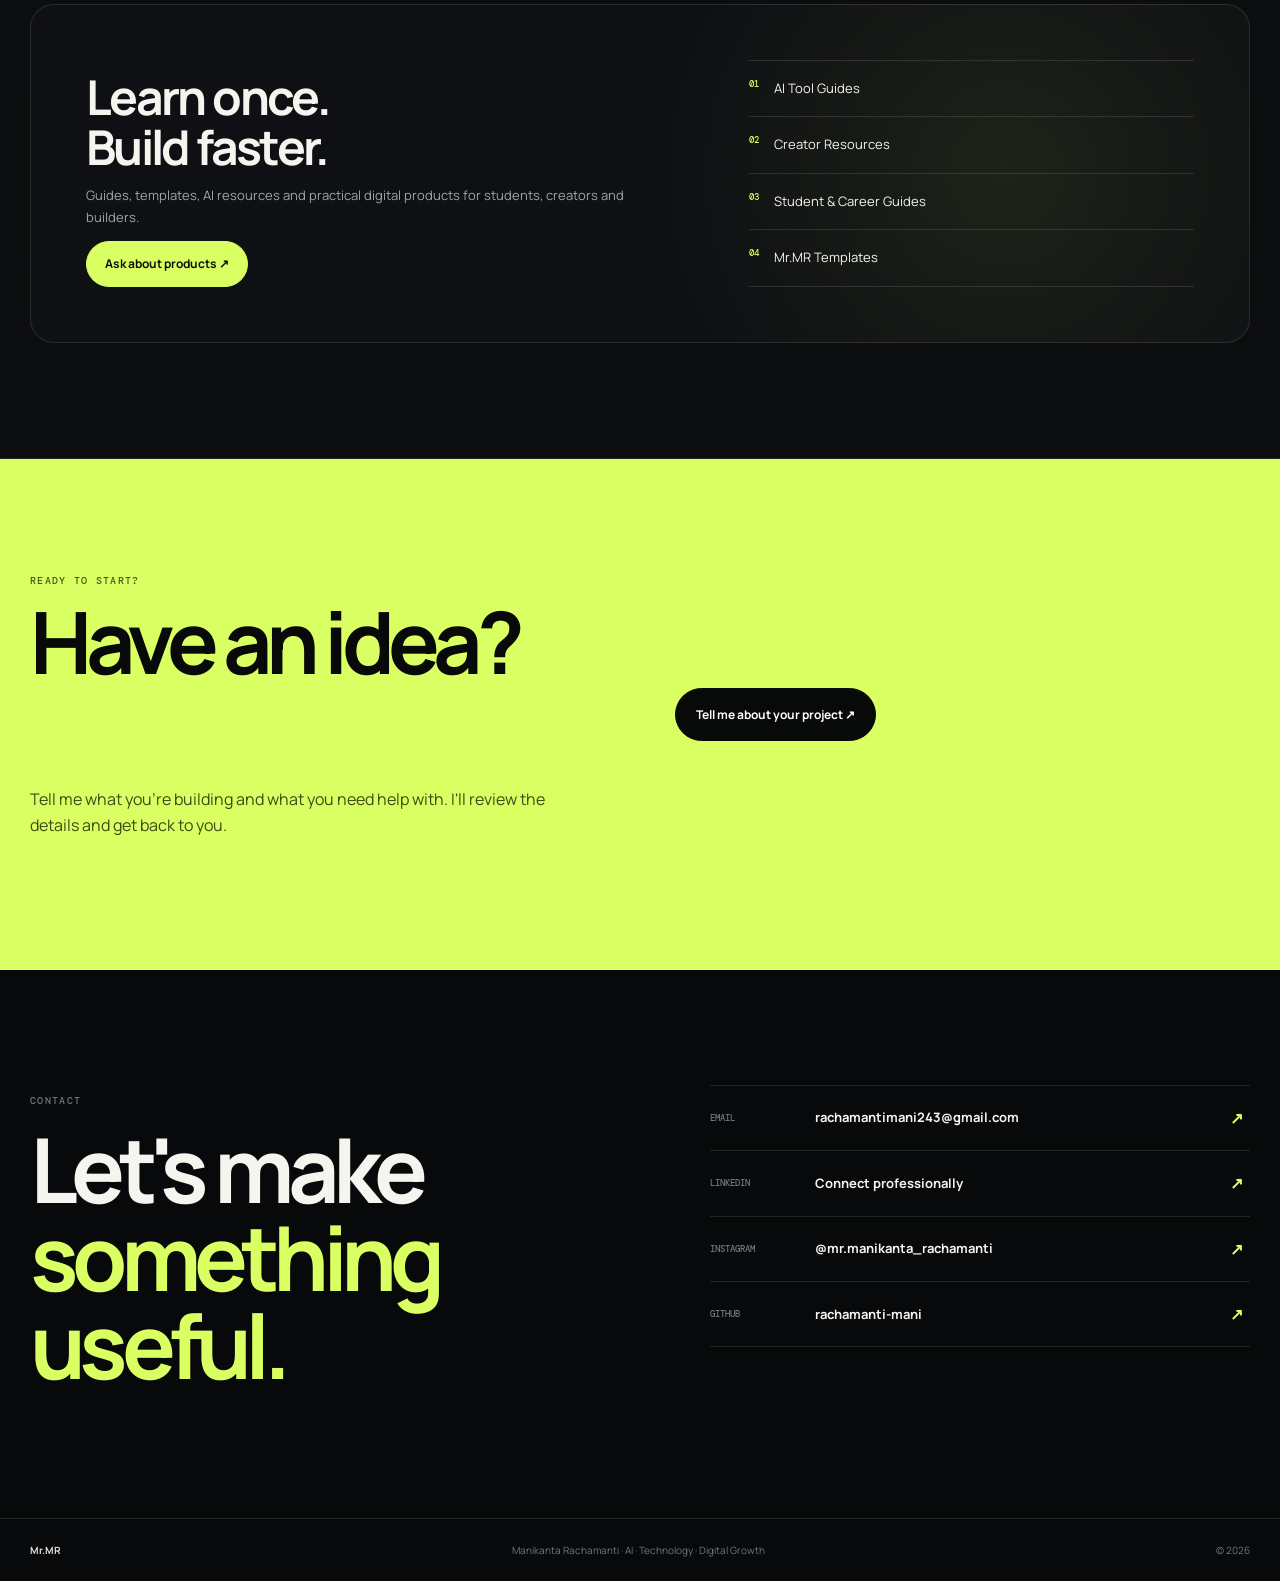
==== commit c2a12f04: "Add files via upload" ====
--- a/index.html
+++ b/index.html
@@ -27,6 +27,7 @@
 .work-section .art.chef-art{background:radial-gradient(circle at 75% 20%,#745020,transparent 45%),linear-gradient(145deg,#292017,#101112 78%)}
 .work-section .art.city-art{background:radial-gradient(circle at 50% 20%,#164b62,transparent 50%),linear-gradient(145deg,#0d2632,#0b1015 78%)}
 .work-section .art.ai-art{background:radial-gradient(circle at 70% 20%,#203f78,transparent 48%),linear-gradient(145deg,#101d36,#0b1018 78%)}
+.work-section .art.wild-art{background:radial-gradient(circle at 25% 20%,#476c32,transparent 48%),linear-gradient(145deg,#1c2a18,#0b1110 78%)}
 .work-section .art .art-symbol{font-size:49px;line-height:1;filter:drop-shadow(0 8px 15px rgba(0,0,0,.28))}
 .work-section .pbody{min-width:0;padding:21px;display:flex;flex-direction:column;align-items:flex-start}
 .work-section .project-topline{width:100%;display:flex;align-items:center;justify-content:space-between;gap:10px;margin-bottom:15px}
@@ -86,8 +87,8 @@
 </div><div style="margin-top:35px"><a class="btn secondary" href="services.html">Explore all services ↗</a></div></div></section>
 
 <section class="section work-section" id="work"><div class="container">
-<div class="heading work-heading"><span>03</span><div class="work-intro"><div class="work-intro-copy"><small>SELECTED WORK</small><h2>Things I've been <em>building.</em></h2><p>A look at my current projects — from live browser games to products in development and early-stage concepts.</p></div>
-<div class="work-filters" role="group" aria-label="Filter projects by status"><button class="work-filter" type="button" data-filter="all" aria-pressed="true">All (4)</button><button class="work-filter" type="button" data-filter="live" aria-pressed="false">Live (2)</button><button class="work-filter" type="button" data-filter="developing" aria-pressed="false">Developing (1)</button><button class="work-filter" type="button" data-filter="idea" aria-pressed="false">Idea (1)</button></div></div></div>
+<div class="heading work-heading"><span>03</span><div class="work-intro"><div class="work-intro-copy"><small>SELECTED WORK</small><h2>Things I've been <em>building.</em></h2><p>A snapshot of what I’m building: live browser games, a smart-city platform in development, and early-stage AI and hardware concepts.</p></div>
+<div class="work-filters" role="group" aria-label="Filter projects by status"><button class="work-filter" type="button" data-filter="all" aria-pressed="true">All (5)</button><button class="work-filter" type="button" data-filter="live" aria-pressed="false">Live (2)</button><button class="work-filter" type="button" data-filter="developing" aria-pressed="false">Developing (1)</button><button class="work-filter" type="button" data-filter="idea" aria-pressed="false">Idea Stage (2)</button></div></div></div>
 <div class="workgrid" id="project-grid">
 <article class="project" data-status="live"><div class="art masala-art" aria-label="Masala Merge game artwork"><div class="art-symbol" aria-hidden="true">🍛</div><strong>MASALA<br>MERGE</strong><small>INDIAN FOOD PUZZLE</small></div><div class="pbody">
 <div class="project-topline"><span class="status status-live">Live</span><span class="project-number">01 / 04</span></div><small>HTML · CSS · JAVASCRIPT</small><h3>Masala Merge</h3><p>A free browser puzzle game with an Indian food theme. Merge ingredients, progress through new combinations and work your way towards the Royal Thali.</p>
@@ -104,6 +105,10 @@
 <article class="project" data-status="idea"><div class="art ai-art" aria-label="MR.AI concept artwork"><div class="art-symbol" aria-hidden="true">◈</div><strong>MR.AI</strong><small>AI REVENUE ENGINE</small></div><div class="pbody">
 <div class="project-topline"><span class="status status-idea">Idea Stage</span><span class="project-number">04 / 04</span></div><small>AI · BUSINESS · MARKETING</small><h3>MR.AI — AI Revenue Engine</h3><p>An early-stage concept for AI-powered business insights, marketing strategy, campaign ideas and growth opportunities.</p>
 <div class="tech-tags"><span>AI</span><span>Business Insights</span><span>Marketing</span><span>Analytics</span></div><div class="project-note idea-note"><span aria-hidden="true">✦</span><div><strong>Concept exploration</strong>Defining the use cases, potential features and product direction.</div></div><div class="project-actions"><span class="btn secondary disabled-action" aria-disabled="true">Concept in progress</span><a class="btn secondary" href="mailto:rachamantimani243@gmail.com?subject=MR.AI%20Concept">Discuss the idea ↗</a></div>
+</div></article>
+<article class="project" data-status="idea"><div class="art wild-art" aria-label="Solar-powered AI animal intrusion detection system concept artwork"><div class="art-symbol" aria-hidden="true">☀</div><strong>WILD<br>GUARD</strong><small>SOLAR · AI · HARDWARE</small></div><div class="pbody">
+<div class="project-topline"><span class="status status-idea">Idea Stage</span><span class="project-number">05 / 05</span></div><small>HARDWARE · AI · SOLAR POWER</small><h3>Solar-Powered AI Animal Intrusion Detection</h3><p>An early-stage hardware concept combining solar power, sensors and AI-assisted detection to help identify animal intrusion and protect farms and crops.</p>
+<div class="tech-tags"><span>Solar Power</span><span>AI Detection</span><span>Sensors</span><span>IoT Hardware</span></div><div class="project-note idea-note"><span aria-hidden="true">✦</span><div><strong>Seeking financial support</strong>Looking for funding and collaborators to develop and validate a working prototype.</div></div><div class="project-actions"><a class="btn project-play" href="mailto:rachamantimani243@gmail.com?subject=Funding%20Enquiry%20-%20Solar%20AI%20Animal%20Intrusion%20System">Discuss funding ↗</a><a class="btn secondary" href="mailto:rachamantimani243@gmail.com?subject=Solar%20AI%20Animal%20Intrusion%20Project">Contact me ↗</a></div>
 </div></article>
 </div><div class="all-projects"><a class="btn secondary" href="projects.html">View all projects ↗</a></div>
 </div></section>
--- a/styles.css
+++ b/styles.css
@@ -1,26 +1,313 @@
 @import url('https://fonts.googleapis.com/css2?family=DM+Mono:wght@400;500&family=Manrope:wght@400;500;600;700;800&display=swap');
-:root{--bg:#070809;--panel:#0e1013;--panel2:#12151a;--text:#f4f4ef;--muted:#92969f;--line:rgba(255,255,255,.1);--accent:#d9ff62;--max:1180px}
-*{box-sizing:border-box}html{scroll-behavior:smooth}body{margin:0;background:var(--bg);color:var(--text);font-family:Manrope,Arial,sans-serif;line-height:1.6}a{color:inherit;text-decoration:none}.container{width:min(calc(100% - 40px),var(--max));margin:auto}.noise{position:fixed;inset:0;pointer-events:none;z-index:50;opacity:.025;background-image:url("data:image/svg+xml,%3Csvg xmlns='http://www.w3.org/2000/svg' width='180' height='180'%3E%3Cfilter id='n'%3E%3CfeTurbulence type='fractalNoise' baseFrequency='.9' numOctaves='4'/%3E%3C/filter%3E%3Crect width='100%25' height='100%25' filter='url(%23n)'/%3E%3C/svg%3E")}
-header{position:fixed;z-index:40;inset:0 0 auto;background:rgba(7,8,9,.8);backdrop-filter:blur(18px);border-bottom:1px solid var(--line)}.nav{height:76px;display:flex;align-items:center;gap:28px}.logo{display:flex;gap:10px;align-items:center;font-weight:800;margin-right:auto}.logo span{font:500 11px "DM Mono";color:var(--accent);border:1px solid var(--line);border-radius:9px;padding:8px}.navlinks{display:flex;gap:24px}.navlinks a{font-size:12px;color:#b8bbc1}.navlinks a:hover,.active{color:var(--accent)!important}.navcta,.btn{display:inline-flex;align-items:center;gap:10px;border:1px solid var(--line);border-radius:999px;padding:11px 16px;font-size:12px}.navcta:hover{border-color:#fff}.navcta b,.btn b{color:var(--accent)}.menu{display:none;background:none;border:0}.menu i{display:block;width:24px;height:1px;background:#fff;margin:6px}
-.hero{min-height:800px;padding:160px 0 100px;display:flex;align-items:center}.hero-grid{display:grid;grid-template-columns:1.1fr .9fr;gap:80px;align-items:center}.eyebrow{display:inline-flex;gap:8px;align-items:center;font:500 10px "DM Mono";letter-spacing:.12em;border:1px solid var(--line);border-radius:999px;padding:8px 11px}.eyebrow span{width:7px;height:7px;background:var(--accent);border-radius:50%;box-shadow:0 0 14px var(--accent)}h1{font-size:clamp(55px,7.5vw,96px);line-height:.95;letter-spacing:-.07em;margin:24px 0}em{font-style:normal;color:var(--accent)}.hero p{color:#aeb1b8;max-width:680px;font-size:16px}.actions{display:flex;gap:12px;margin-top:30px}.primary{background:var(--accent);color:#080909;border-color:var(--accent);font-weight:800}.secondary:hover{border-color:#fff}.social{display:flex;gap:12px;color:#777b83;font-size:11px;margin-top:24px}.social a:hover{color:var(--accent)}
-.visual{height:490px;border:1px solid var(--line);border-radius:30px;padding:22px;background:radial-gradient(circle at 50% 45%,rgba(217,255,98,.1),transparent 35%),#0d0f12}.visualtop,.visualbottom{display:flex;justify-content:space-between;font:500 9px "DM Mono";color:#72767d}.live{color:var(--accent)}.orbit{height:360px;display:grid;place-items:center;position:relative}.ring{position:absolute;border:1px solid rgba(255,255,255,.11);border-radius:50%}.r1{width:210px;height:320px}.r2{width:305px;height:230px}.r3{width:325px;height:325px;border-color:rgba(217,255,98,.15)}.core{width:90px;height:90px;border-radius:25px;background:var(--accent);color:#090a09;display:grid;place-items:center;font:800 23px "DM Mono";box-shadow:0 0 80px rgba(217,255,98,.18)}.chip{position:absolute;border:1px solid var(--line);border-radius:999px;background:#111419;color:#c1c4ca;padding:7px 10px;font:500 9px "DM Mono"}.c1{top:35px;left:20px}.c2{top:55px;right:20px}.c3{bottom:55px;left:30px}.c4{bottom:35px;right:45px}.visualbottom{border-top:1px solid var(--line);padding-top:17px}.visualbottom div{display:grid;gap:3px}.visualbottom strong{font:600 11px Manrope;color:#eee}
-.ticker{overflow:hidden;border-block:1px solid var(--line)}.ticker>div{width:max-content;display:flex;gap:28px;padding:17px 0;animation:scroll 28s linear infinite}.ticker span{font:500 10px "DM Mono";letter-spacing:.1em;color:#777b83}.ticker i{color:var(--accent);font-style:normal}@keyframes scroll{to{transform:translateX(-35%)}}
-.section{padding:115px 0}.dark{background:#0b0d10;border-block:1px solid var(--line)}.heading{display:grid;grid-template-columns:70px 1fr;gap:20px;margin-bottom:58px}.heading>span{font:500 11px "DM Mono";color:var(--accent)}.heading small,.page-kicker{font:500 10px "DM Mono";letter-spacing:.12em;color:#72767e}.heading h2{font-size:clamp(38px,5vw,60px);line-height:1;letter-spacing:-.055em;margin:10px 0}.two{display:grid;grid-template-columns:1.15fr .85fr;gap:100px}.lead{font-size:23px;line-height:1.45;color:#eee}.copy p:not(.lead){color:#999da5;font-size:14px}.facts{border-top:1px solid var(--line)}.facts div{display:flex;justify-content:space-between;gap:20px;padding:18px 0;border-bottom:1px solid var(--line)}.facts small{font:500 9px "DM Mono";color:#686c73}.facts strong{font-size:12px;text-align:right}
-.cards{display:grid;grid-template-columns:1fr 1fr}.card{padding:32px 38px 34px 0;border-top:1px solid var(--line);min-height:250px}.card:nth-child(even){padding-left:38px;border-left:1px solid var(--line)}.card>b{font:500 10px "DM Mono";color:var(--accent)}.card h3{font-size:25px;margin:24px 0 8px}.card p{color:#92969e;font-size:13px}.card a{font:500 10px "DM Mono";color:#d5d7db}.card a span{color:var(--accent)}
-.workgrid{display:grid;grid-template-columns:1fr 1fr;gap:16px}.project{border:1px solid var(--line);border-radius:22px;overflow:hidden;background:#0e1013;transition:.3s}.project:hover{transform:translateY(-5px);border-color:rgba(217,255,98,.35)}.project.featured{grid-row:span 2}.art{height:240px;display:grid;place-items:center;align-content:center;border-bottom:1px solid var(--line)}.featured .art{height:340px}.city{background:radial-gradient(circle,rgba(217,255,98,.12),transparent 40%),#0c0e11}.ai{background:radial-gradient(circle at 65%,rgba(255,255,255,.08),transparent 35%),#0c0e11}.dine{background:radial-gradient(circle at 30%,rgba(217,255,98,.08),transparent 35%),#0c0e11}.wild{background:radial-gradient(circle at 55%,rgba(217,255,98,.06),transparent 35%),#0c0e11}.art strong{font-size:34px;line-height:.9;text-align:center;letter-spacing:-.06em}.art small{font:500 8px "DM Mono";color:#777b82;margin-top:12px}.pbody{padding:24px}.pbody>small{font:500 9px "DM Mono";color:#7b7f87}.pbody h3{font-size:25px;margin:7px 0}.pbody p{font-size:13px;color:#9699a1}.tags{display:flex;flex-wrap:wrap;gap:6px;margin-top:15px}.tags i{font:500 9px "DM Mono";font-style:normal;color:#9da1a8;border:1px solid var(--line);padding:6px 8px;border-radius:999px}
-.timeline{border-top:1px solid var(--line)}.timeline article{display:grid;grid-template-columns:100px 1fr;gap:40px;padding:34px 0;border-bottom:1px solid var(--line)}.timeline time{font:500 9px "DM Mono";color:#6d7178}.timeline small{font:500 9px "DM Mono";color:#747880}.timeline h3{font-size:27px;margin:7px 0}.timeline b{font-size:12px;color:var(--accent)}.timeline p{max-width:760px;color:#969aa2;font-size:13px}
-.product{display:grid;grid-template-columns:1.15fr .85fr;gap:65px;border:1px solid var(--line);border-radius:24px;padding:55px;background:radial-gradient(circle at 80%,rgba(217,255,98,.08),transparent 35%),#0e1013}.product h3{font-size:45px;line-height:1;letter-spacing:-.05em;margin:12px 0}.product p{font-size:13px;color:#979aa2;max-width:590px}.productlist{border-top:1px solid var(--line);align-self:center}.productlist div{padding:18px 0;border-bottom:1px solid var(--line);display:flex;gap:15px;font-size:13px}.productlist b{font:500 9px "DM Mono";color:var(--accent)}
-.start{background:var(--accent);color:#080909;padding:120px 0}.startgrid{display:grid;grid-template-columns:1fr 1fr;gap:80px}.start h1{font-size:clamp(52px,7vw,86px);margin:12px 0}.start p{color:#3f4a12;max-width:540px}.direct{margin-top:30px;display:grid;gap:5px;font-size:12px}.direct a{font-weight:800}.form{background:#0b0d0f;color:#f3f3ee;border-radius:24px;padding:28px}.form label{display:grid;gap:7px;margin-bottom:15px;font:500 9px "DM Mono";color:#858a92}.formrow{display:grid;grid-template-columns:1fr 1fr;gap:14px}input,select,textarea{width:100%;background:#12151a;border:1px solid #252a31;color:#eee;border-radius:10px;padding:13px;font:500 12px Manrope;outline:0}input:focus,select:focus,textarea:focus{border-color:var(--accent)}textarea{resize:vertical}.submit{width:100%;border:0;border-radius:10px;background:var(--accent);color:#080909;padding:14px;font-weight:800;cursor:pointer}.submit:disabled{opacity:.55}.note{font-size:9px;color:#666b74}.status{min-height:20px;color:var(--accent);font-size:11px}.contact{padding:115px 0}.contactgrid{display:grid;grid-template-columns:1fr .9fr;gap:100px}.contact h2{font-size:clamp(55px,7vw,90px);line-height:.92;letter-spacing:-.07em;margin:14px 0}.links{border-top:1px solid var(--line)}.links a{display:grid;grid-template-columns:90px 1fr 20px;gap:15px;padding:20px 0;border-bottom:1px solid var(--line)}.links small{font:500 9px "DM Mono";color:#676b73}.links strong{font-size:13px}.links b{color:var(--accent)}footer{border-top:1px solid var(--line);padding:22px 0;color:#676b73;font-size:10px}footer .container{display:flex;justify-content:space-between;gap:20px}footer strong{color:#ddd}
-.pagehero{padding:155px 0 80px;border-bottom:1px solid var(--line)}.pagehero h1{max-width:850px}.pagehero p{max-width:680px;color:#999da5;font-size:16px}.crumb{font:500 10px "DM Mono";color:#72767e}.crumb a:hover{color:var(--accent)}
-.reveal{opacity:0;transform:translateY(18px);transition:.7s}.reveal.visible{opacity:1;transform:none}.delay{transition-delay:.12s}
-@media(max-width:900px){.navlinks{display:none;position:absolute;top:68px;left:20px;right:20px;background:#111318;border:1px solid var(--line);border-radius:15px;padding:15px;flex-direction:column}.navlinks.open{display:flex}.menu{display:block}.navcta{display:none}.hero-grid,.two,.product,.startgrid,.contactgrid{grid-template-columns:1fr}.visual{height:450px}.cards{grid-template-columns:1fr}.card,.card:nth-child(even){padding:28px 0;border-left:0}.workgrid{grid-template-columns:1fr}.project.featured{grid-row:auto}.featured .art{height:270px}}@media(max-width:650px){.container{width:calc(100% - 28px)}.section{padding:80px 0}.heading{grid-template-columns:40px 1fr;gap:7px;margin-bottom:45px}.hero{padding-top:130px}.hero h1{font-size:clamp(46px,15vw,68px)}.actions{flex-direction:column}.btn{justify-content:center}.formrow{grid-template-columns:1fr}.product{padding:28px}.product h3{font-size:36px}.timeline article{grid-template-columns:1fr;gap:8px}.links a{grid-template-columns:75px 1fr 15px}footer .container{flex-direction:column}}
-
-
-/* V5.1 inquiry status */
-.status.success {
-  color: #1f7a4d;
-}
-
-.status.error {
-  color: #b42318;
-}
+
+:root {
+  --bg: #08090a;
+  --surface: #0e1013;
+  --surface-raised: #13161a;
+  --text: #f4f5ef;
+  --muted: #a0a5ad;
+  --subtle: #707780;
+  --line: rgba(255,255,255,.11);
+  --accent: #d9ff62;
+  --accent-soft: rgba(217,255,98,.12);
+  --green: #a8f0b4;
+  --green-bg: rgba(74,222,128,.10);
+  --amber: #ffd18a;
+  --amber-bg: rgba(251,191,36,.10);
+  --violet: #d4b8ff;
+  --violet-bg: rgba(167,139,250,.12);
+  --max: 1220px;
+  --radius: 24px;
+  --font: 'Manrope', Arial, sans-serif;
+  --mono: 'DM Mono', monospace;
+}
+
+* { box-sizing: border-box; }
+html { scroll-behavior: smooth; scroll-padding-top: 100px; }
+body {
+  margin: 0;
+  background: var(--bg);
+  color: var(--text);
+  font-family: var(--font);
+  line-height: 1.65;
+  -webkit-font-smoothing: antialiased;
+}
+body::before {
+  content: "";
+  position: fixed;
+  inset: 0;
+  z-index: -1;
+  pointer-events: none;
+  background:
+    radial-gradient(ellipse at 12% 0%, rgba(217,255,98,.045), transparent 32%),
+    radial-gradient(ellipse at 100% 38%, rgba(91,115,153,.06), transparent 35%);
+}
+a { color: inherit; text-decoration: none; }
+button, input, select, textarea { font: inherit; }
+button, a { -webkit-tap-highlight-color: transparent; }
+img { display: block; max-width: 100%; }
+.container { width: min(calc(100% - 48px), var(--max)); margin-inline: auto; }
+.noise {
+  position: fixed; inset: 0; pointer-events: none; z-index: 60; opacity: .018;
+  background-image: url("data:image/svg+xml,%3Csvg xmlns='http://www.w3.org/2000/svg' width='180' height='180'%3E%3Cfilter id='n'%3E%3CfeTurbulence type='fractalNoise' baseFrequency='.9' numOctaves='4'/%3E%3C/filter%3E%3Crect width='100%25' height='100%25' filter='url(%23n)'/%3E%3C/svg%3E");
+}
+
+/* Navigation */
+header {
+  position: sticky; top: 0; z-index: 50;
+  background: rgba(8,9,10,.84); backdrop-filter: blur(20px);
+  border-bottom: 1px solid var(--line);
+}
+.nav { min-height: 74px; display: flex; align-items: center; gap: 28px; }
+.logo { display: inline-flex; align-items: center; gap: 11px; font-weight: 800; letter-spacing: -.035em; margin-right: auto; }
+.logo span {
+  display: grid; place-items: center; width: 40px; height: 40px;
+  border: 1px solid var(--line); border-radius: 12px;
+  color: var(--accent); font: 500 11px var(--mono);
+}
+.navlinks { display: flex; align-items: center; gap: clamp(16px,2.2vw,30px); }
+.navlinks a { color: #b8bdc4; font-size: 13px; transition: color .2s ease; }
+.navlinks a:hover, .navlinks a.active { color: var(--accent); }
+.navcta, .btn {
+  display: inline-flex; justify-content: center; align-items: center; gap: 10px;
+  border: 1px solid var(--line); border-radius: 999px; padding: 12px 18px;
+  font-size: 12px; font-weight: 700; transition: transform .2s ease, border-color .2s ease, background .2s ease;
+}
+.navcta:hover, .btn:hover { transform: translateY(-2px); border-color: rgba(217,255,98,.6); }
+.navcta b, .btn b { color: var(--accent); }
+.btn.primary { background: var(--accent); color: #10120a; border-color: var(--accent); }
+.btn.primary b { color: #10120a; }
+.btn.secondary { background: rgba(255,255,255,.015); }
+.menu { display: none; background: transparent; border: 0; padding: 8px; cursor: pointer; }
+.menu i { display: block; width: 23px; height: 1px; background: #f5f5f0; margin: 6px; }
+
+/* Homepage hero and shared sections */
+.hero { min-height: 690px; padding: 110px 0 90px; display: flex; align-items: center; }
+.hero-grid { display: grid; grid-template-columns: 1.08fr .92fr; gap: clamp(40px,7vw,90px); align-items: center; }
+.eyebrow, .page-kicker, .heading small, .crumb, .pagehero .crumb {
+  font: 500 10px var(--mono); letter-spacing: .13em; color: var(--subtle); text-transform: uppercase;
+}
+.eyebrow { display: inline-flex; align-items: center; gap: 10px; padding: 9px 12px; border: 1px solid var(--line); border-radius: 999px; }
+.eyebrow span { width: 7px; height: 7px; border-radius: 50%; background: var(--accent); box-shadow: 0 0 16px var(--accent); }
+h1, h2, h3, p { overflow-wrap: break-word; }
+h1 { font-size: clamp(52px,7.4vw,96px); line-height: .99; letter-spacing: -.075em; margin: 24px 0; }
+h2 { letter-spacing: -.06em; }
+em { font-style: normal; color: var(--accent); }
+.hero p { max-width: 650px; color: var(--muted); font-size: 16px; }
+.hero p strong { color: var(--text); }
+.actions { display: flex; gap: 12px; margin-top: 30px; flex-wrap: wrap; }
+.social { display: flex; align-items: center; flex-wrap: wrap; gap: 12px; color: var(--subtle); font-size: 11px; margin-top: 26px; }
+.social a:hover { color: var(--accent); }
+.visual {
+  min-height: 450px; border: 1px solid var(--line); border-radius: 30px; padding: 22px;
+  background: radial-gradient(circle at 50% 45%, rgba(217,255,98,.1), transparent 38%), var(--surface);
+}
+.visualtop, .visualbottom { display: flex; justify-content: space-between; gap: 15px; font: 500 9px var(--mono); color: var(--subtle); }
+.live { color: var(--accent); }
+.orbit { min-height: 330px; display: grid; place-items: center; position: relative; }
+.ring { position: absolute; border: 1px solid rgba(255,255,255,.11); border-radius: 50%; }
+.r1 { width: 190px; height: 300px; }
+.r2 { width: 290px; height: 220px; }
+.r3 { width: 300px; height: 300px; border-color: rgba(217,255,98,.17); }
+.core { width: 86px; height: 86px; border-radius: 25px; background: var(--accent); color: #090a09; display: grid; place-items: center; font: 800 23px var(--mono); box-shadow: 0 0 80px rgba(217,255,98,.18); }
+.chip { position: absolute; border: 1px solid var(--line); border-radius: 999px; background: #111419; color: #c1c4ca; padding: 7px 10px; font: 500 9px var(--mono); }
+.c1 { top: 35px; left: 7%; } .c2 { top: 55px; right: 5%; } .c3 { bottom: 50px; left: 9%; } .c4 { bottom: 30px; right: 10%; }
+.visualbottom { border-top: 1px solid var(--line); padding-top: 17px; }
+.visualbottom div { display: grid; gap: 3px; }
+.visualbottom strong { font: 600 11px var(--font); color: #eee; }
+.ticker { overflow: hidden; border-block: 1px solid var(--line); }
+.ticker > div { width: max-content; display: flex; gap: 28px; padding: 17px 0; animation: scroll 28s linear infinite; }
+.ticker span { font: 500 10px var(--mono); letter-spacing: .1em; color: var(--subtle); }
+.ticker i { color: var(--accent); font-style: normal; }
+@keyframes scroll { to { transform: translateX(-35%); } }
+.section { padding: clamp(76px,9vw,120px) 0; }
+.section.dark { background: rgba(255,255,255,.018); border-block: 1px solid var(--line); }
+.heading { display: grid; grid-template-columns: 64px 1fr; gap: 22px; margin-bottom: 52px; }
+.heading > span { font: 500 11px var(--mono); color: var(--accent); padding-top: 4px; }
+.heading h2 { font-size: clamp(36px,5.1vw,62px); line-height: 1.04; margin: 11px 0 0; }
+.two { display: grid; grid-template-columns: 1.1fr .9fr; gap: 80px; }
+.lead { font-size: clamp(20px,2vw,25px); line-height: 1.45; color: #eee; }
+.copy p:not(.lead) { color: var(--muted); font-size: 14px; }
+.facts { border-top: 1px solid var(--line); }
+.facts div { display: flex; justify-content: space-between; gap: 20px; padding: 17px 0; border-bottom: 1px solid var(--line); }
+.facts small { font: 500 9px var(--mono); color: var(--subtle); }
+.facts strong { font-size: 12px; text-align: right; }
+.cards { display: grid; grid-template-columns: repeat(2,minmax(0,1fr)); }
+.card { padding: 30px 36px 34px 0; border-top: 1px solid var(--line); min-height: 235px; }
+.card:nth-child(even) { padding-left: 36px; border-left: 1px solid var(--line); }
+.card > b { font: 500 10px var(--mono); color: var(--accent); }
+.card h3 { font-size: 24px; margin: 22px 0 8px; letter-spacing: -.04em; }
+.card p { color: var(--muted); font-size: 13px; }
+.card a { font: 500 10px var(--mono); color: #d5d7db; }
+.card a span { color: var(--accent); }
+.product { display: grid; grid-template-columns: 1.15fr .85fr; gap: 60px; border: 1px solid var(--line); border-radius: var(--radius); padding: clamp(28px,5vw,55px); background: radial-gradient(circle at 80%,rgba(217,255,98,.08),transparent 35%),var(--surface); }
+.product h3 { font-size: clamp(36px,4vw,48px); line-height: 1.05; letter-spacing: -.055em; margin: 12px 0; }
+.product p { font-size: 13px; color: var(--muted); max-width: 590px; }
+.productlist { border-top: 1px solid var(--line); align-self: center; }
+.productlist div { padding: 17px 0; border-bottom: 1px solid var(--line); display: flex; gap: 15px; font-size: 13px; }
+.productlist b { font: 500 9px var(--mono); color: var(--accent); }
+.start { background: var(--accent); color: #080909; padding: clamp(75px,9vw,120px) 0; }
+.startgrid { display: grid; grid-template-columns: 1fr 1fr; gap: 70px; align-items: center; }
+.start h1 { font-size: clamp(48px,7vw,86px); margin: 12px 0; }
+.start p { color: #3f4a12; max-width: 540px; }
+.start .page-kicker { color: #48551a; }
+.direct { margin-top: 30px; display: grid; gap: 5px; font-size: 12px; }
+.direct a { font-weight: 800; }
+.form { background: #0b0d0f; color: #f3f3ee; border-radius: var(--radius); padding: 28px; }
+.form label { display: grid; gap: 7px; margin-bottom: 15px; font: 500 9px var(--mono); color: #a0a5ad; }
+.formrow { display: grid; grid-template-columns: 1fr 1fr; gap: 14px; }
+input, select, textarea { width: 100%; background: #12151a; border: 1px solid #292e35; color: #eee; border-radius: 10px; padding: 13px; font: 500 12px var(--font); outline: 0; }
+input:focus, select:focus, textarea:focus { border-color: var(--accent); }
+textarea { resize: vertical; }
+.submit { width: 100%; border: 0; border-radius: 10px; background: var(--accent); color: #080909; padding: 14px; font-weight: 800; cursor: pointer; }
+.submit:disabled { opacity: .55; }
+.note { font-size: 9px; color: #858b93; }
+.status { min-height: 20px; color: var(--accent); font-size: 11px; }
+.status.success { color: #1fbd74; } .status.error { color: #ff8c83; }
+.contact { padding: clamp(76px,9vw,120px) 0; }
+.contactgrid { display: grid; grid-template-columns: 1fr .9fr; gap: 80px; }
+.contact h2 { font-size: clamp(50px,7vw,90px); line-height: .98; letter-spacing: -.075em; margin: 14px 0; }
+.links { border-top: 1px solid var(--line); }
+.links a { display: grid; grid-template-columns: 90px 1fr 20px; gap: 15px; align-items: center; padding: 19px 0; border-bottom: 1px solid var(--line); }
+.links small { font: 500 9px var(--mono); color: var(--subtle); }
+.links strong { font-size: 13px; overflow-wrap: anywhere; }
+.links b { color: var(--accent); }
+footer { border-top: 1px solid var(--line); padding: 23px 0; color: var(--subtle); font-size: 10px; }
+footer .container { display: flex; justify-content: space-between; gap: 20px; align-items: center; }
+footer strong { color: #ddd; }
+
+/* Inner-page hero */
+.pagehero { padding: 90px 0 58px; border-bottom: 1px solid var(--line); }
+.pagehero h1 { max-width: 900px; font-size: clamp(48px,7vw,82px); margin: 26px 0 18px; }
+.pagehero p { max-width: 680px; color: var(--muted); font-size: 15px; }
+.crumb { text-transform: none; letter-spacing: .03em; }
+.crumb a:hover { color: var(--accent); }
+
+/* Project portfolio */
+.portfolio-intro { display: flex; align-items: end; justify-content: space-between; gap: 30px; margin-bottom: 30px; }
+.portfolio-intro p { max-width: 540px; color: var(--muted); font-size: 14px; margin: 0; }
+.project-filters { display: flex; flex-wrap: wrap; gap: 8px; margin: 0 0 28px; }
+.project-filter {
+  appearance: none; cursor: pointer; border: 1px solid var(--line); border-radius: 999px;
+  background: transparent; color: #b9bec6; padding: 9px 14px; font-size: 11px; transition: .2s ease;
+}
+.project-filter:hover, .project-filter.active { color: #11130a; background: var(--accent); border-color: var(--accent); }
+.workgrid { display: grid; grid-template-columns: repeat(2,minmax(0,1fr)); gap: 20px; align-items: stretch; }
+.project {
+  min-width: 0; display: flex; flex-direction: column; overflow: hidden;
+  border: 1px solid var(--line); border-radius: var(--radius); background: linear-gradient(145deg,rgba(255,255,255,.025),transparent 50%),var(--surface);
+  transition: transform .25s ease, border-color .25s ease, box-shadow .25s ease;
+}
+.project:hover { transform: translateY(-5px); border-color: rgba(217,255,98,.38); box-shadow: 0 20px 60px rgba(0,0,0,.2); }
+.project[hidden] { display: none !important; }
+.project-visual {
+  min-height: 240px; position: relative; isolation: isolate; display: grid; place-items: center;
+  overflow: hidden; border-bottom: 1px solid var(--line); background: #0c0e11;
+}
+.project-visual::before, .project-visual::after { content: ""; position: absolute; z-index: -1; pointer-events: none; }
+.project-visual::before { inset: 0; opacity: .95; }
+.project-visual::after { width: 270px; height: 270px; border: 1px solid rgba(255,255,255,.12); border-radius: 50%; box-shadow: 0 0 0 30px rgba(255,255,255,.018),0 0 0 60px rgba(255,255,255,.012); }
+.project-mark { text-align: center; position: relative; padding: 20px; }
+.project-mark strong { display: block; font-size: clamp(30px,3.5vw,42px); line-height: .9; letter-spacing: -.075em; font-weight: 800; }
+.project-mark small { display: block; margin-top: 13px; color: #a2a8b0; font: 500 8px var(--mono); letter-spacing: .12em; }
+.project-number { position: absolute; top: 18px; left: 20px; font: 500 9px var(--mono); color: #767e87; letter-spacing: .08em; }
+.project-visual.city-visual::before { background: radial-gradient(circle at 50% 45%,rgba(217,255,98,.15),transparent 40%),linear-gradient(135deg,#101611,#0b0d10 65%); }
+.project-visual.ai-visual::before { background: radial-gradient(circle at 65% 40%,rgba(167,139,250,.18),transparent 43%),linear-gradient(135deg,#17131e,#0b0d10 70%); }
+.project-visual.wild-visual::before { background: radial-gradient(circle at 50% 45%,rgba(72,180,135,.18),transparent 42%),linear-gradient(135deg,#0d1a18,#0b0d10 70%); }
+.project-visual.game-visual::before { background: radial-gradient(circle at 25% 25%,rgba(255,173,75,.85),transparent 42%),linear-gradient(135deg,#ff7a1a 0%,#8a451e 48%,#302019 100%); }
+.project-visual.chef-visual::before { background: radial-gradient(circle at 50% 40%,rgba(255,90,60,.2),transparent 40%),linear-gradient(135deg,#19110f,#0b0d10 75%); }
+.project-visual.game-visual .project-mark small { color: rgba(255,255,255,.7); }
+.project-visual.game-visual::after { border-color: rgba(255,255,255,.2); }
+.project-body { display: flex; flex-direction: column; align-items: flex-start; flex: 1; padding: 24px; }
+.project-topline { display: flex; justify-content: space-between; align-items: center; gap: 12px; width: 100%; margin-bottom: 13px; }
+.project-category { font: 500 9px var(--mono); color: #9299a2; letter-spacing: .08em; text-transform: uppercase; }
+.status-badge { display: inline-flex; align-items: center; gap: 7px; flex-shrink: 0; border: 1px solid currentColor; border-radius: 999px; padding: 6px 9px; font: 500 9px var(--mono); white-space: nowrap; }
+.status-badge::before { content: ""; width: 6px; height: 6px; border-radius: 50%; background: currentColor; }
+.status-live { color: var(--green); background: var(--green-bg); }
+.status-development { color: var(--amber); background: var(--amber-bg); }
+.status-idea { color: var(--violet); background: var(--violet-bg); }
+.project-body h2 { font-size: clamp(22px,2.5vw,28px); line-height: 1.2; letter-spacing: -.045em; margin: 0 0 10px; }
+.project-body p { color: var(--muted); font-size: 13px; margin: 0 0 15px; }
+.project-body .project-detail { color: #c6cad0; font-size: 12px; }
+.tags { display: flex; flex-wrap: wrap; gap: 7px; margin: 2px 0 20px; }
+.tags i { font: 500 9px var(--mono); font-style: normal; color: #b0b6bf; border: 1px solid var(--line); padding: 6px 9px; border-radius: 999px; }
+.project-actions { display: flex; flex-wrap: wrap; gap: 9px; margin-top: auto; padding-top: 2px; }
+.project-actions .btn { padding: 10px 14px; font-size: 11px; }
+.project-note { font-size: 11px !important; color: #b6a3db !important; margin-top: -4px !important; }
+.funding-note {
+  margin-top: 28px; padding: 24px 26px; border: 1px solid rgba(212,184,255,.25); border-radius: 18px;
+  display: flex; justify-content: space-between; align-items: center; gap: 25px;
+  background: linear-gradient(100deg,rgba(167,139,250,.08),rgba(255,255,255,.01));
+}
+.funding-note h3 { margin: 0 0 5px; font-size: 18px; letter-spacing: -.03em; }
+.funding-note p { margin: 0; max-width: 700px; color: var(--muted); font-size: 12px; }
+.funding-note .btn { flex-shrink: 0; }
+
+/* Other page components */
+.timeline { border-top: 1px solid var(--line); }
+.timeline article { display: grid; grid-template-columns: 100px 1fr; gap: 40px; padding: 34px 0; border-bottom: 1px solid var(--line); }
+.timeline time { font: 500 9px var(--mono); color: var(--subtle); }
+.timeline small { font: 500 9px var(--mono); color: #9298a1; }
+.timeline h3 { font-size: 27px; margin: 7px 0; }
+.timeline b { font-size: 12px; color: var(--accent); }
+.timeline p { max-width: 760px; color: var(--muted); font-size: 13px; }
+.reveal { opacity: 0; transform: translateY(18px); transition: opacity .7s ease, transform .7s ease; }
+.reveal.visible { opacity: 1; transform: none; }
+.delay { transition-delay: .12s; }
+
+@media (prefers-reduced-motion: reduce) {
+  *, *::before, *::after { scroll-behavior: auto !important; animation-duration: .01ms !important; animation-iteration-count: 1 !important; transition-duration: .01ms !important; }
+}
+@media (max-width: 900px) {
+  .navlinks { display: none; position: absolute; top: 68px; left: 20px; right: 20px; background: #111318; border: 1px solid var(--line); border-radius: 16px; padding: 16px; flex-direction: column; align-items: stretch; gap: 4px; }
+  .navlinks.open { display: flex; }
+  .navlinks a { padding: 11px 9px; }
+  .menu { display: block; }
+  .navcta { display: none; }
+  .hero-grid, .two, .product, .startgrid, .contactgrid { grid-template-columns: 1fr; }
+  .hero { min-height: 0; padding: 100px 0 75px; }
+  .visual { min-height: 430px; }
+  .cards { grid-template-columns: 1fr; }
+  .card, .card:nth-child(even) { padding: 26px 0; border-left: 0; }
+  .workgrid { grid-template-columns: repeat(2,minmax(0,1fr)); }
+  .project-visual { min-height: 205px; }
+  .project-body { padding: 20px; }
+  .project-topline { align-items: flex-start; flex-direction: column; }
+  .featured .art { height: 270px; }
+  .two, .contactgrid, .product { gap: 42px; }
+  .portfolio-intro { align-items: flex-start; flex-direction: column; }
+}
+@media (max-width: 620px) {
+  .container { width: calc(100% - 30px); }
+  .nav { min-height: 66px; }
+  .section { padding: 76px 0; }
+  .heading { grid-template-columns: 36px 1fr; gap: 8px; margin-bottom: 38px; }
+  .heading h2 { font-size: clamp(34px,10vw,46px); }
+  .hero { padding-top: 82px; }
+  .hero h1 { font-size: clamp(47px,14vw,68px); }
+  .hero p { font-size: 14px; }
+  .actions { flex-direction: column; align-items: stretch; }
+  .actions .btn { width: 100%; }
+  .visual { min-height: 390px; padding: 16px; border-radius: 22px; }
+  .orbit { min-height: 290px; }
+  .r1 { width: 150px; height: 245px; } .r2 { width: 230px; height: 180px; } .r3 { width: 245px; height: 245px; }
+  .chip { font-size: 8px; }
+  .c1 { left: 0; } .c2 { right: 0; }
+  .c3 { left: 0; bottom: 34px; } .c4 { right: 0; bottom: 24px; }
+  .formrow { grid-template-columns: 1fr; gap: 0; }
+  .product { padding: 26px; }
+  .product h3 { font-size: 36px; }
+  .timeline article { grid-template-columns: 1fr; gap: 8px; }
+  .links a { grid-template-columns: 70px minmax(0,1fr) 14px; gap: 10px; }
+  .links strong { font-size: 12px; }
+  footer .container { flex-direction: column; align-items: flex-start; gap: 8px; }
+  .pagehero { padding: 65px 0 45px; }
+  .pagehero h1 { font-size: clamp(44px,13vw,62px); }
+  .workgrid { grid-template-columns: 1fr; gap: 15px; }
+  .project-visual { min-height: 225px; }
+  .project-body { padding: 21px; }
+  .project-topline { flex-direction: row; align-items: center; }
+  .project-body h2 { font-size: 25px; }
+  .funding-note { align-items: flex-start; flex-direction: column; padding: 22px; }
+  .funding-note .btn { width: 100%; }
+}
